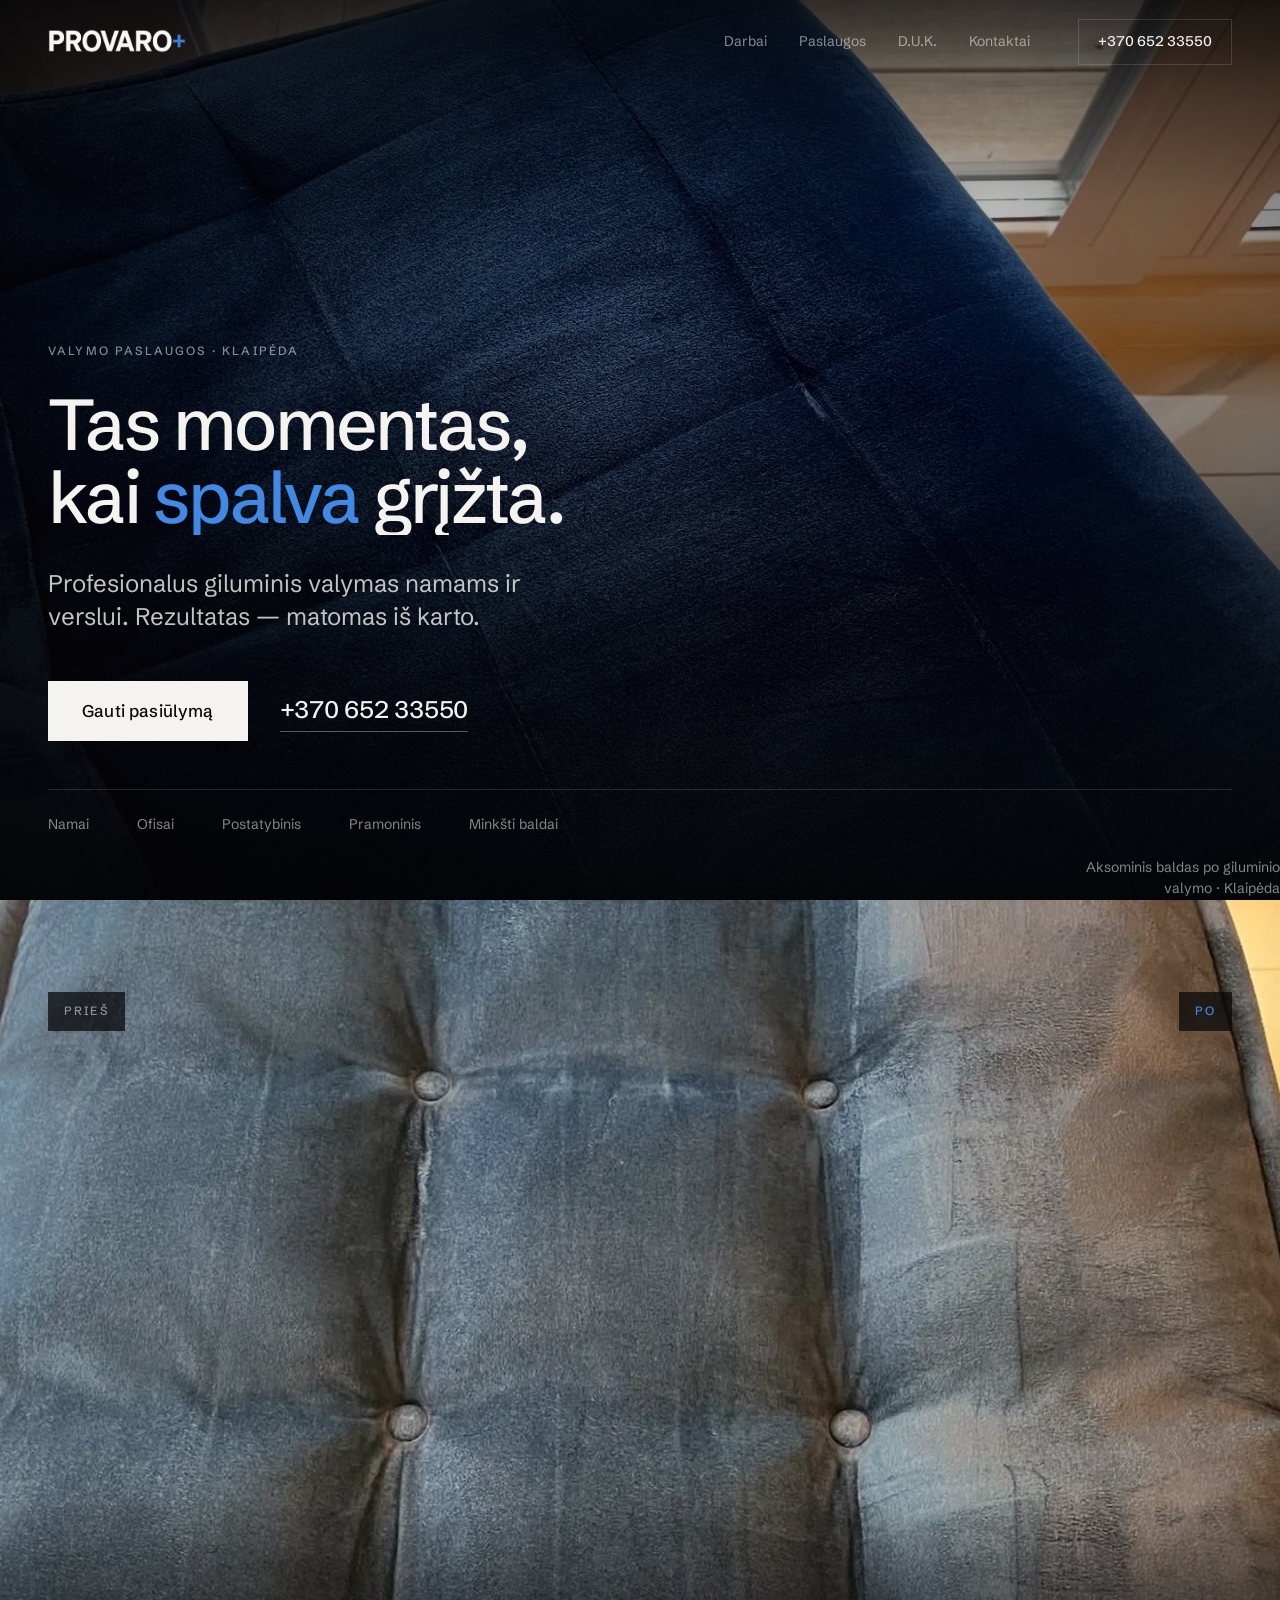
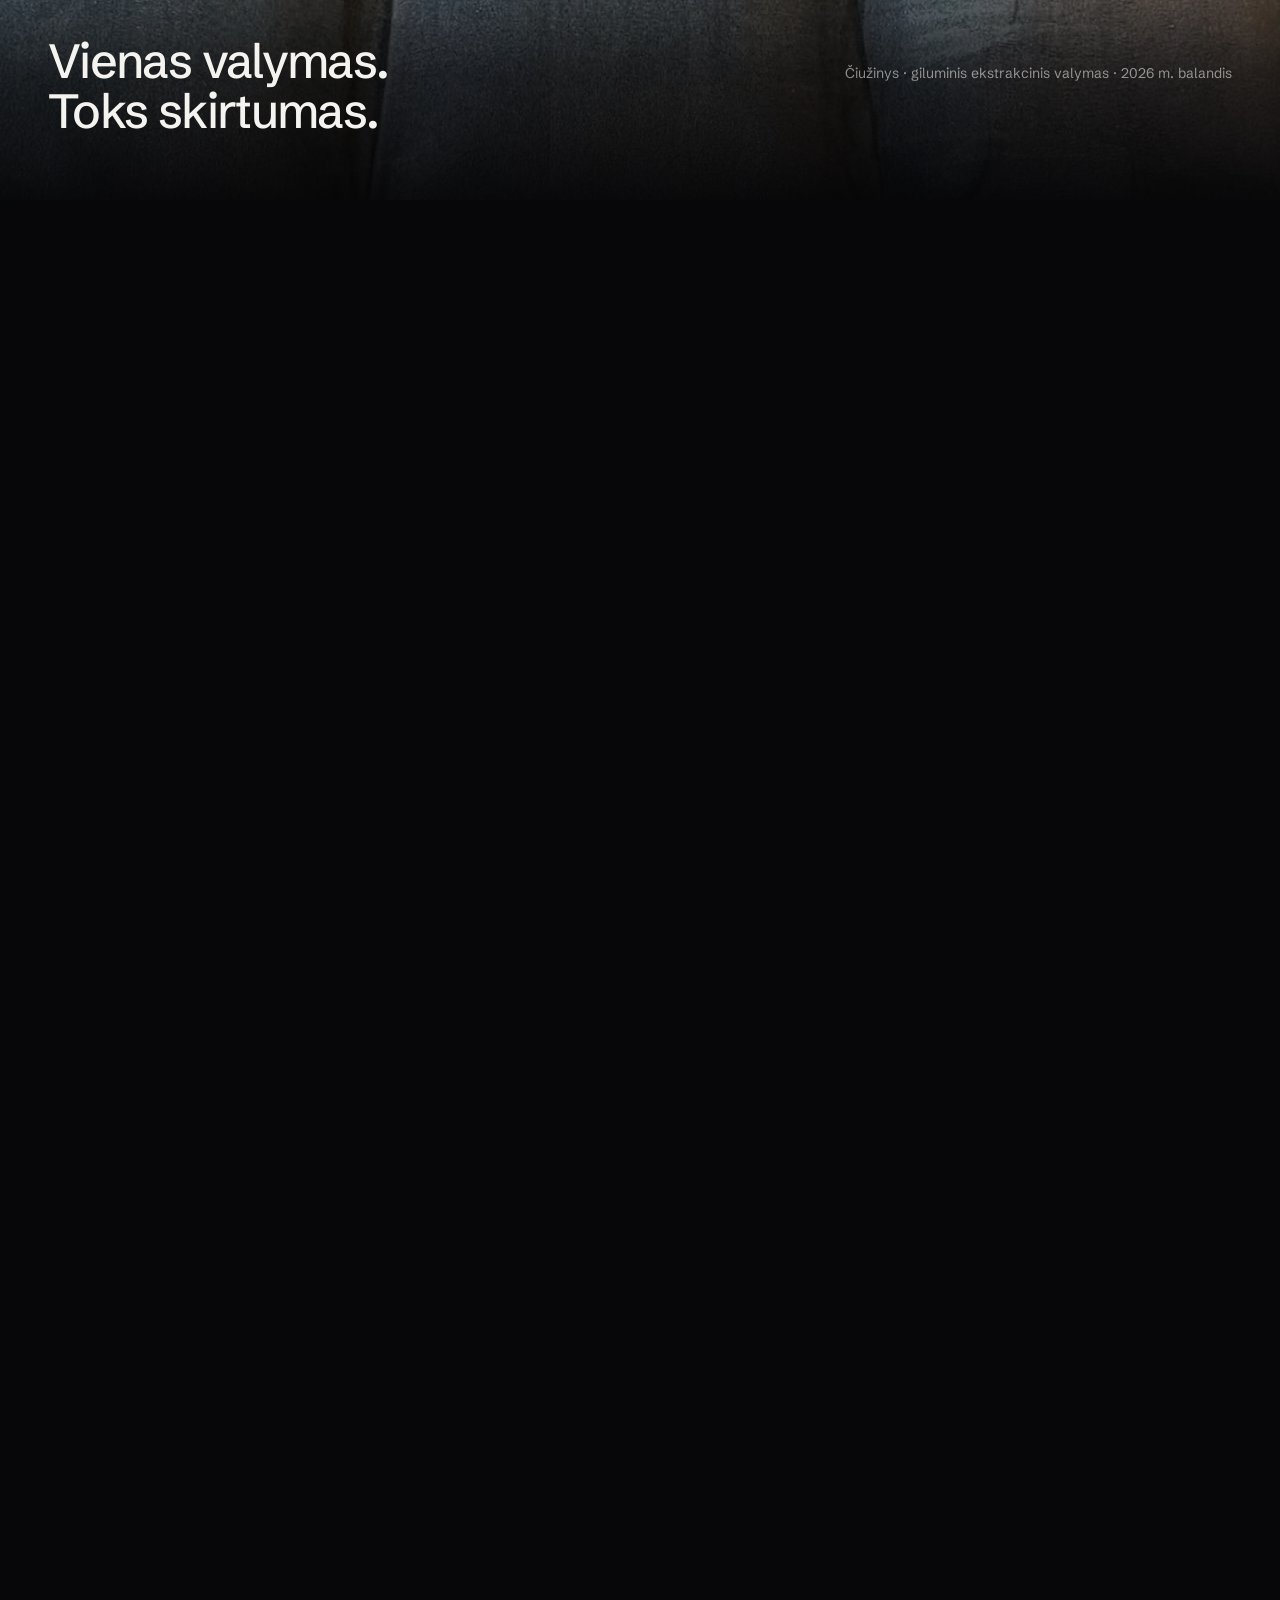
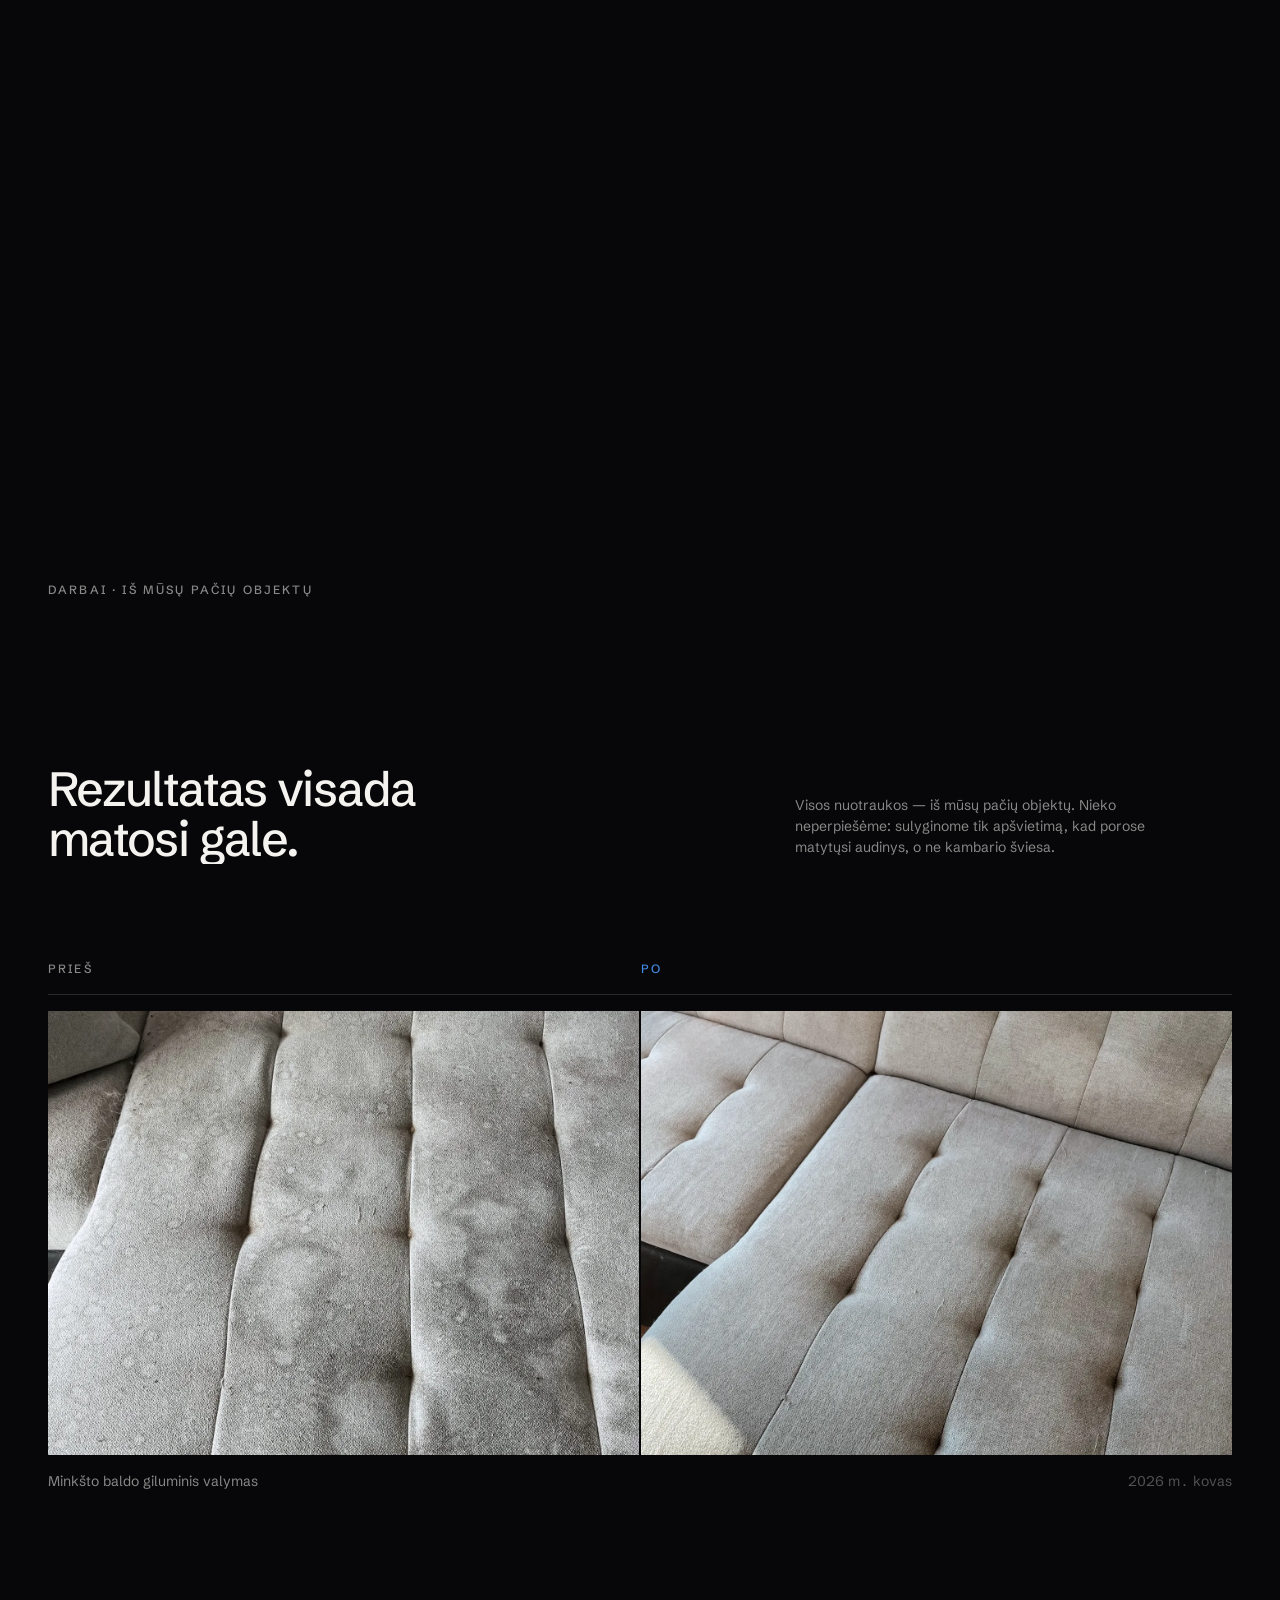
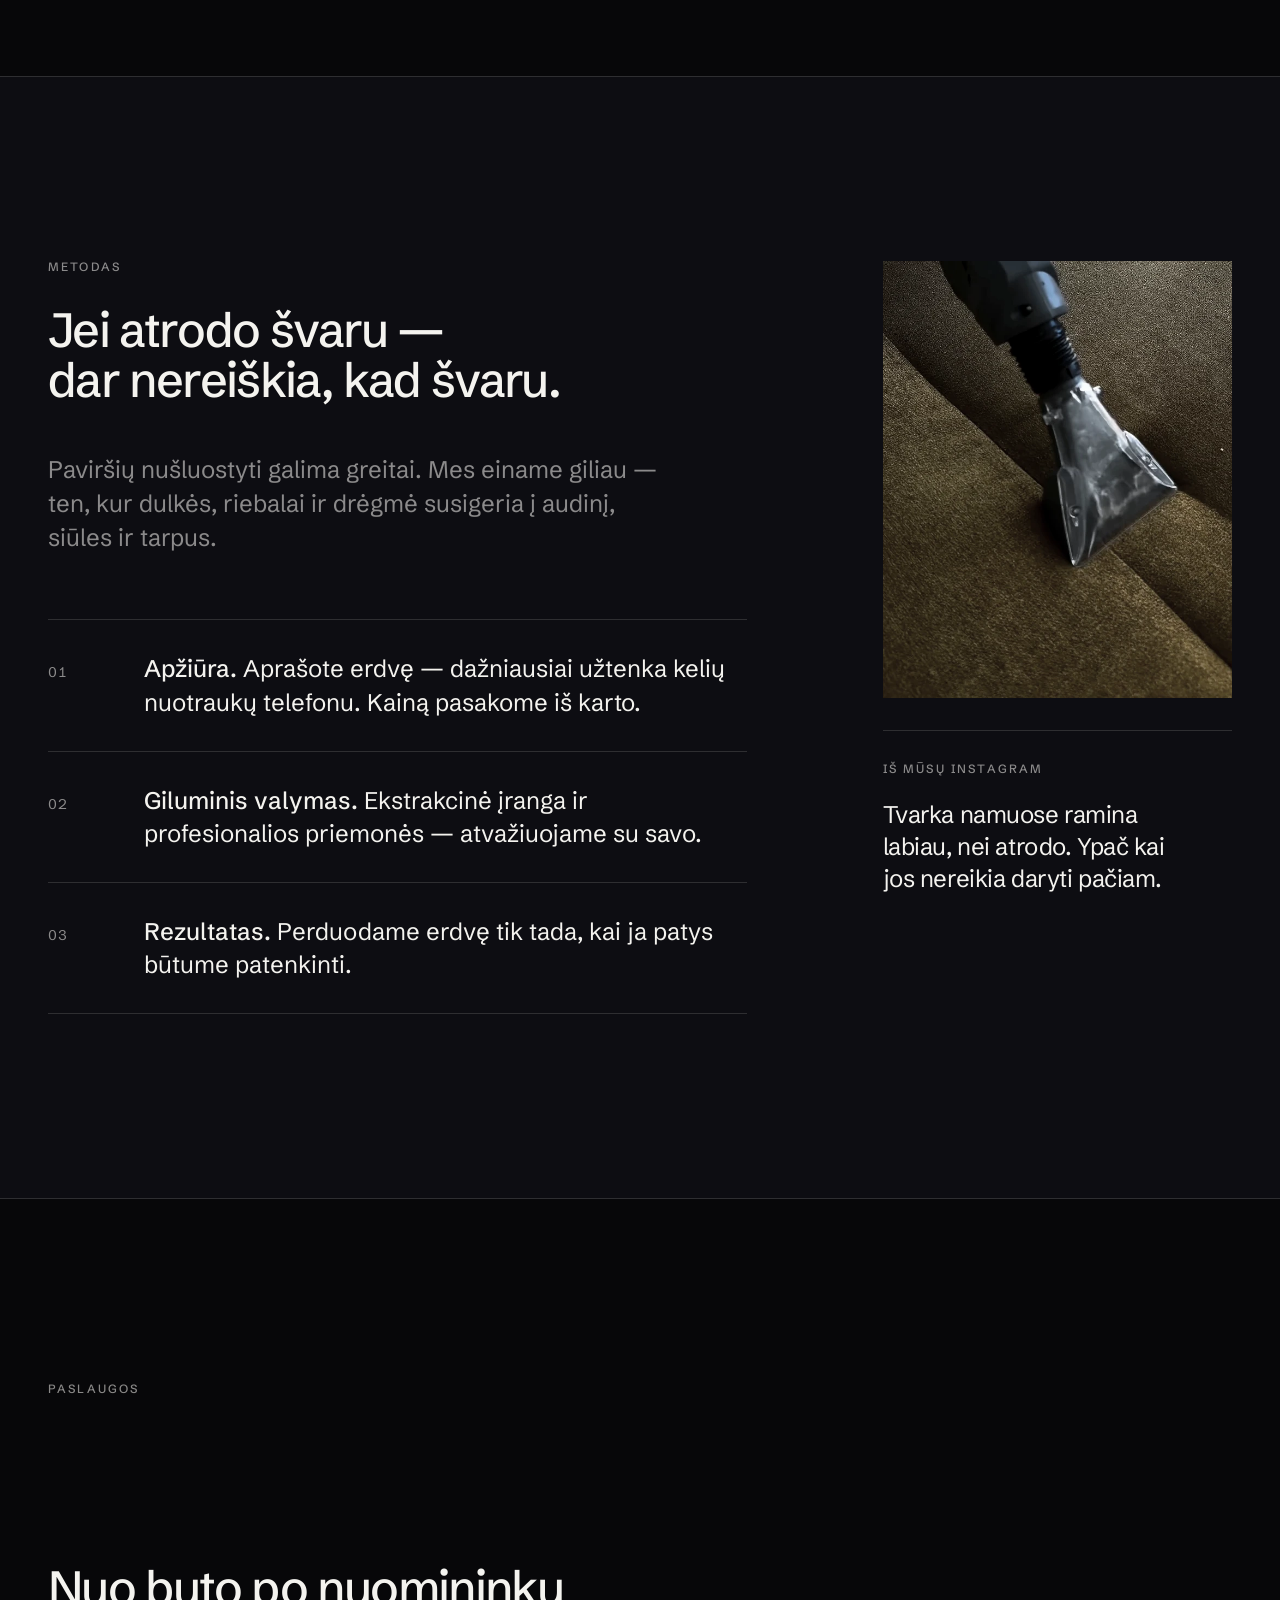
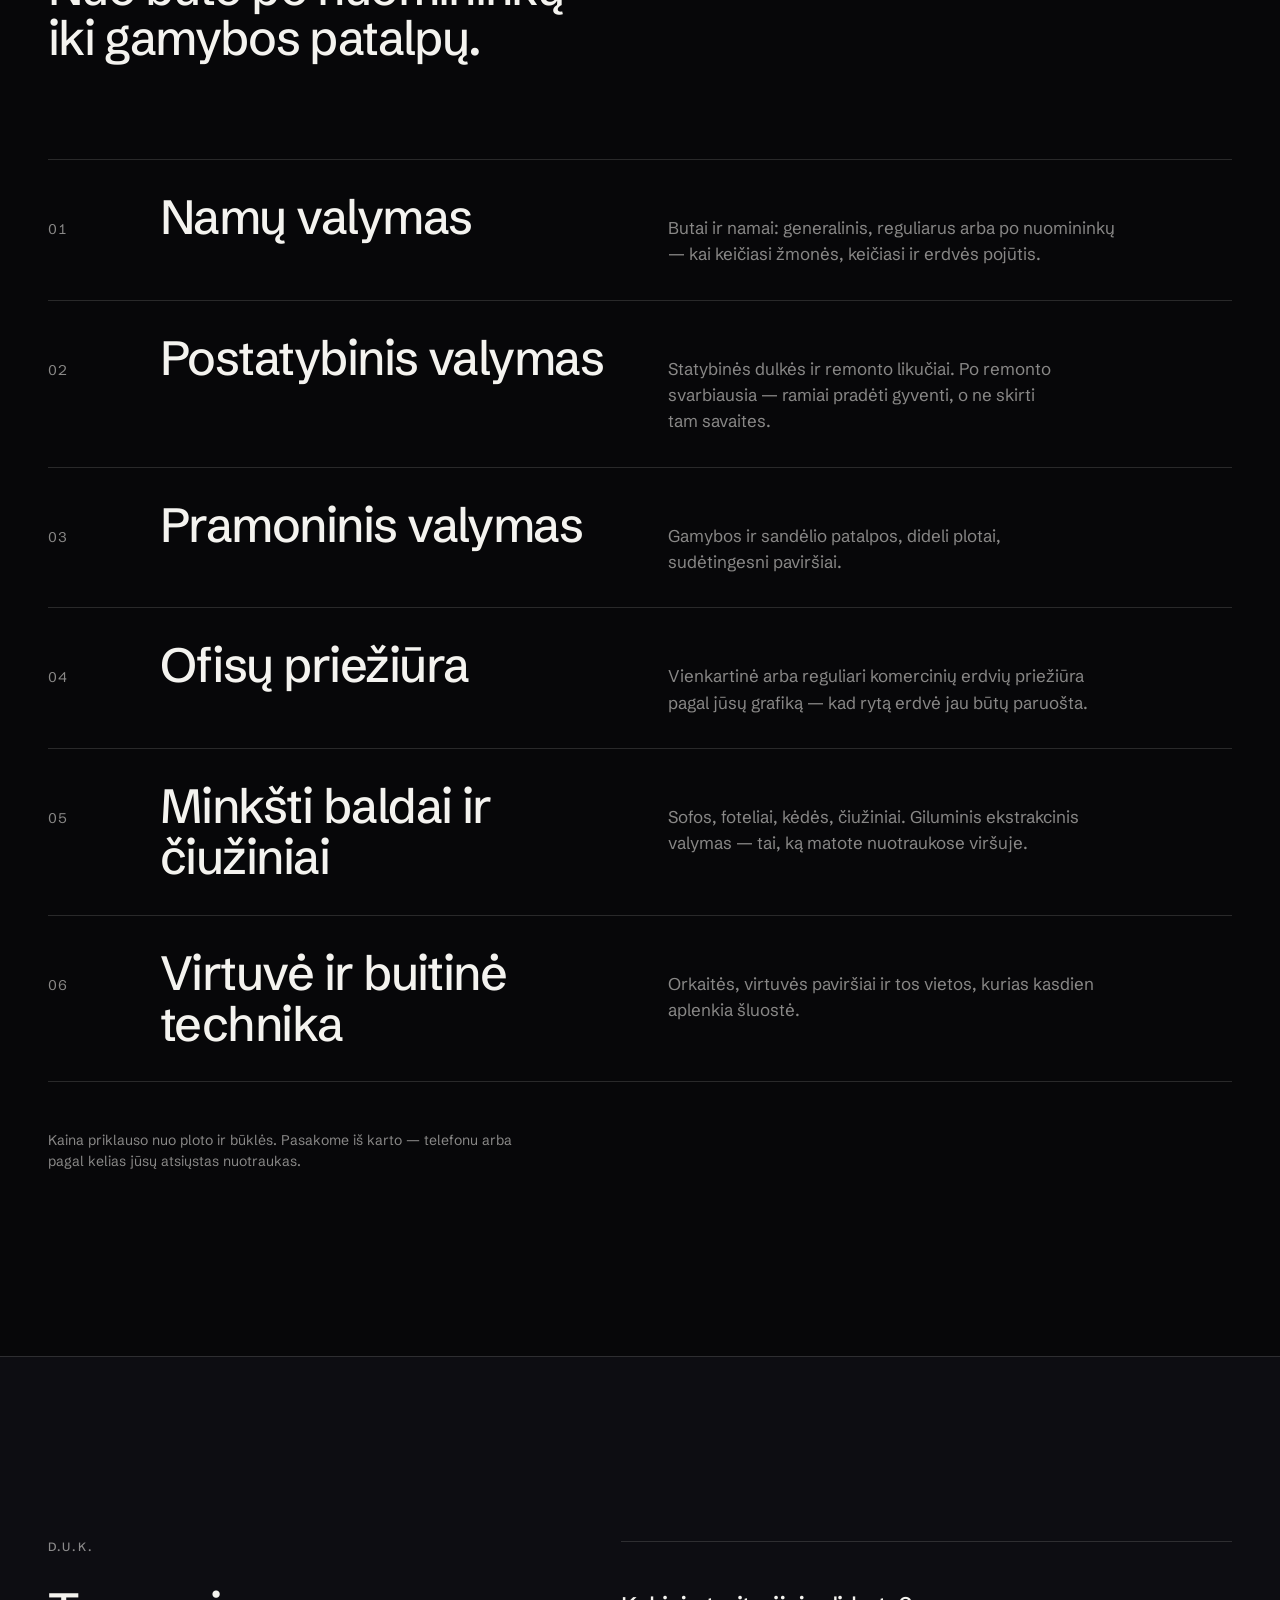
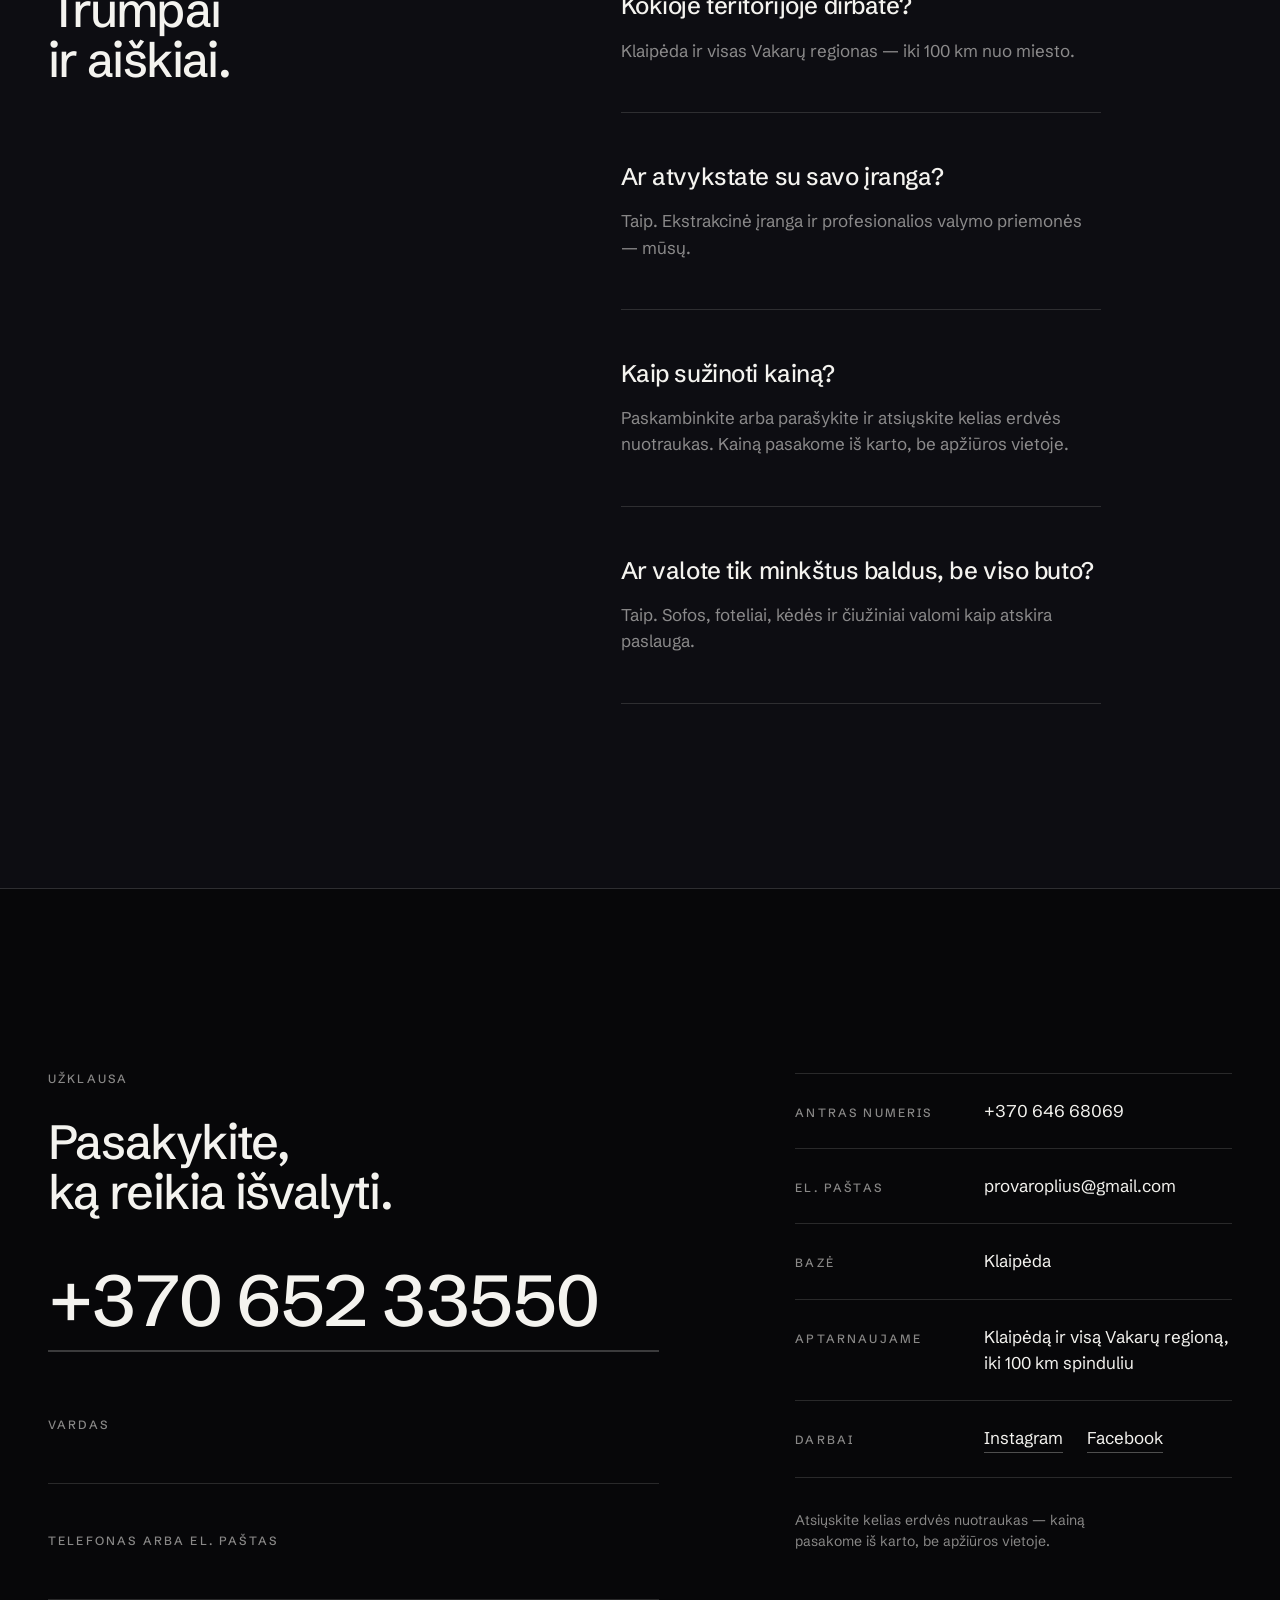
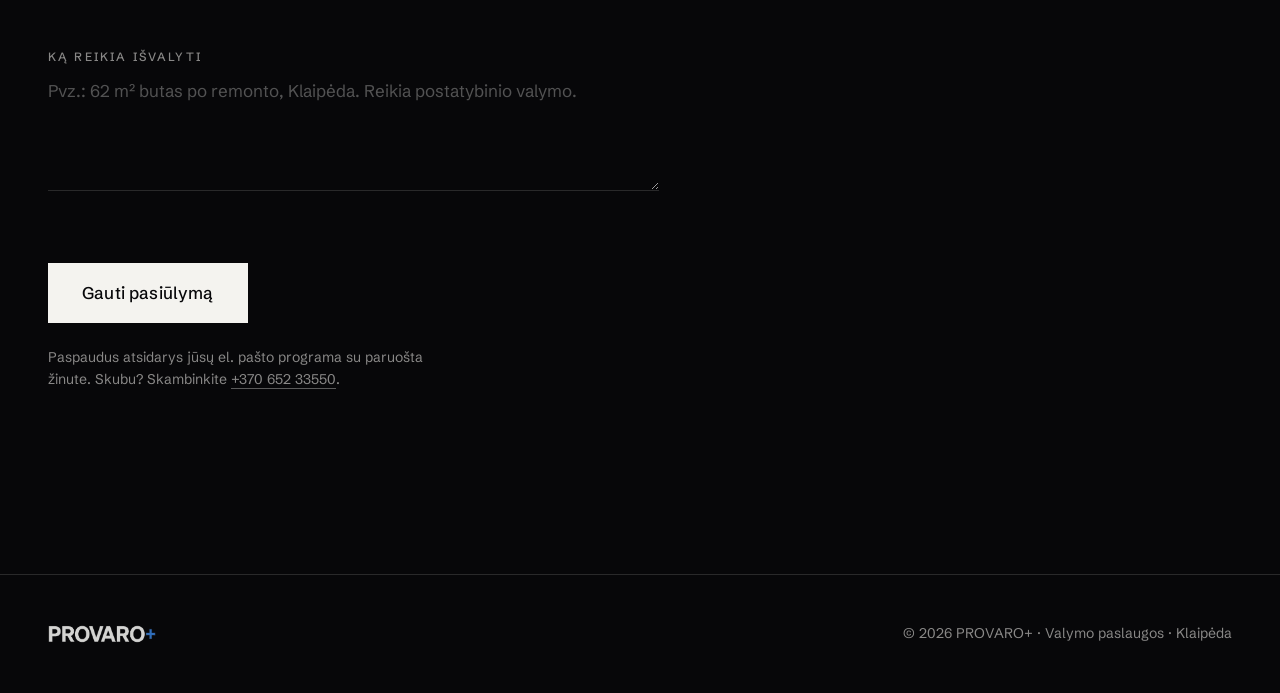
==== index.html @ d44e4515 "Provaro+ — black editorial one-pager with scroll-clean wipe Cleaning services site for Provaro+ (Kla" ====
<!doctype html>
<html lang="lt">
<head>
<meta charset="utf-8">
<meta name="viewport" content="width=device-width, initial-scale=1">
<title>PROVARO+ — profesionalus valymas Klaipėdoje ir Vakarų regione</title>
<meta name="description" content="Namų, postatybinis ir pramoninis valymas, ofisų ir komercinių erdvių priežiūra. Minkštų baldų bei čiužinių giluminis valymas. Klaipėda ir visas Vakarų regionas, iki 100 km. Tel. +370 652 33550.">
<link rel="canonical" href="https://provaroplius.lt/">
<meta name="theme-color" content="#070709">
<meta property="og:type" content="website">
<meta property="og:locale" content="lt_LT">
<meta property="og:title" content="PROVARO+ — profesionalus valymas Klaipėdoje ir Vakarų regione">
<meta property="og:description" content="Namų, postatybinis ir pramoninis valymas. Minkštų baldų giluminis valymas. Klaipėda ir visas Vakarų regionas.">
<meta property="og:image" content="https://provaroplius.lt/og.jpg">
<meta name="twitter:card" content="summary_large_image">
<link rel="icon" href="/favicon.ico" sizes="any">
<link rel="icon" href="/favicon-512.png" type="image/png">
<link rel="apple-touch-icon" href="/favicon-180.png">
<link rel="preconnect" href="https://fonts.googleapis.com">
<link rel="preconnect" href="https://fonts.gstatic.com" crossorigin>
<link href="https://fonts.googleapis.com/css2?family=Schibsted+Grotesk:wght@400;500&display=swap" rel="stylesheet">
<link rel="preload" as="image" href="/assets/img/hero-full.webp" fetchpriority="high">
<link rel="stylesheet" href="/styles.css">
<script type="application/ld+json">
{
  "@context": "https://schema.org",
  "@type": "HomeAndConstructionBusiness",
  "additionalType": "https://schema.org/ProfessionalService",
  "name": "PROVARO+",
  "alternateName": "Provaro Plius",
  "description": "Profesionalios valymo paslaugos namams ir verslui: namų, postatybinis ir pramoninis valymas, ofisų priežiūra, minkštų baldų ir čiužinių giluminis valymas.",
  "url": "https://provaroplius.lt/",
  "telephone": "+37065233550",
  "email": "provaroplius@gmail.com",
  "image": "https://provaroplius.lt/og.jpg",
  "areaServed": { "@type": "GeoCircle", "geoMidpoint": { "@type": "GeoCoordinates", "latitude": 55.7033, "longitude": 21.1443 }, "geoRadius": 100000 },
  "address": { "@type": "PostalAddress", "addressLocality": "Klaipėda", "addressCountry": "LT" },
  "sameAs": ["https://www.facebook.com/p/Provaro-61579996461359/", "https://www.instagram.com/provaroplius/"]
}
</script>
</head>
<body>
<a class="skip" href="#turinys">Pereiti prie turinio</a>

<header class="nav" id="nav">
  <div class="nav__in">
    <a class="nav__logo" href="#" aria-label="PROVARO+ — į viršų">
      <img src="/assets/logo-white.png" alt="PROVARO+" width="685" height="116">
    </a>
    <nav class="nav__links" aria-label="Pagrindinis meniu">
      <a href="#darbai">Darbai</a>
      <a href="#paslaugos">Paslaugos</a>
      <a href="#duk">D.U.K.</a>
      <a href="#kontaktai">Kontaktai</a>
    </nav>
    <a class="nav__tel" href="tel:+37065233550">+370 652 33550</a>
  </div>
</header>

<main id="turinys">

  <!-- ═══ HERO — one photograph, half of it already cleaned ═══ -->
  <section class="hero" id="hero">
    <div class="hero__media">
      <picture>
        <source media="(max-width:880px)" srcset="/assets/img/hero-m.webp">
        <img class="hero__img" src="/assets/img/hero-full.webp"
           alt="Sodriai mėlynas aksominis baldas po giluminio valymo — atgauta audinio spalva ir struktūra"
             width="1440" height="1920" fetchpriority="high">
      </picture>
      <div class="hero__shade" aria-hidden="true"></div>
    </div>
    <div class="wrap hero__in">
      <p class="lbl">Valymo paslaugos · Klaipėda</p>
      <h1 class="msk" data-msk>
        <span class="ln"><span>Tas momentas,</span></span>
        <span class="ln"><span>kai <em>spalva</em> grįžta.</span></span>
      </h1>
      <p class="hero__sub">Profesionalus giluminis valymas namams ir verslui. Rezultatas — matomas iš karto.</p>
      <div class="hero__act">
        <a class="btn" href="#kontaktai">Gauti pasiūlymą</a>
        <a class="tel-inline" href="tel:+37065233550">+370 652 33550</a>
      </div>
      <p class="hero__meta">
        <span>Namai</span>
        <span>Ofisai</span>
        <span>Postatybinis</span>
        <span>Pramoninis</span>
        <span>Minkšti baldai</span>
      </p>
      <p class="hero__cap">Aksominis baldas po giluminio valymo · Klaipėda</p>
    </div>
  </section>

  <!-- ═══ THE WIPE — scroll drags the sofa clean ═══ -->
  <section class="wipe" id="darbai" aria-label="Prieš ir po — čiužinys">
    <div class="wipe__stage">
      <img class="wipe__img wipe__pries" src="/assets/img/wipe-pries.webp"
           alt="Čiužinys prieš giluminį valymą — audinys pilkas, spalva prislopusi"
           width="1440" height="1080" loading="lazy" decoding="async">
      <img class="wipe__img wipe__po" src="/assets/img/wipe-po.webp"
           alt="Tas pats čiužinys po giluminio valymo — audinys sodriai mėlynas"
           width="1440" height="1080" loading="lazy" decoding="async">
      <div class="wipe__edge" aria-hidden="true"></div>
      <span class="wipe__tag wipe__tag--pries" aria-hidden="true">Prieš</span>
      <span class="wipe__tag wipe__tag--po" aria-hidden="true">Po</span>
      <div class="wipe__cap">
        <div class="wipe__cap-in">
          <h2>Vienas valymas.<br>Toks skirtumas.</h2>
          <p>Čiužinys · giluminis ekstrakcinis valymas · 2026&nbsp;m.&nbsp;balandis</p>
        </div>
      </div>
    </div>
  </section>

  <!-- ═══ PROOF ═══ -->
  <section class="sec proof">
    <div class="wrap">
      <div class="sec__head">
        <p class="lbl" data-rise>Darbai · iš mūsų pačių objektų</p>
        <h2 class="msk" data-msk>
          <span class="ln"><span>Rezultatas visada</span></span>
          <span class="ln"><span>matosi gale.</span></span>
        </h2>
        <p class="sec__note">Visos nuotraukos — iš mūsų pačių objektų. Nieko neperpiešėme: sulyginome tik apšvietimą, kad porose matytųsi audinys, o ne kambario šviesa.</p>
      </div>

      <figure class="dip">
        <div class="dip__bar" aria-hidden="true"><span>Prieš</span><span>Po</span></div>
        <div class="dip__pair">
          <div class="dip__half" data-bloom>
            <img src="/assets/img/sofa2-pries.webp" alt="Šviesi sofa prieš valymą — matomos dėmės ir įsigėrusi drėgmė" width="1440" height="1080" loading="lazy" decoding="async">
            <span class="dip__tag" aria-hidden="true">Prieš</span>
          </div>
          <div class="dip__half dip__half--po" data-bloom>
            <img src="/assets/img/sofa2-po.webp" alt="Ta pati sofa po giluminio valymo — audinys tolygiai šviesus, dėmių nebėra" width="1440" height="1080" loading="lazy" decoding="async">
            <span class="dip__tag" aria-hidden="true">Po</span>
          </div>
        </div>
        <figcaption><span>Minkšto baldo giluminis valymas</span><span>2026 m. kovas</span></figcaption>
      </figure>

    </div>
  </section>

  <!-- ═══ METHOD ═══ -->
  <section class="sec method">
    <div class="wrap method__in">
      <div class="method__text">
        <p class="lbl" data-rise>Metodas</p>
        <h2 data-rise>Jei atrodo švaru —<br>dar nereiškia, kad švaru.</h2>
        <p class="lead" data-rise>Paviršių nušluostyti galima greitai. Mes einame giliau — ten, kur dulkės, riebalai ir drėgmė susigeria į audinį, siūles ir tarpus.</p>
        <ol class="steps" data-rise>
          <li><span class="steps__n">01</span><span class="steps__t"><strong>Apžiūra.</strong> Aprašote erdvę — dažniausiai užtenka kelių nuotraukų telefonu. Kainą pasakome iš karto.</span></li>
          <li><span class="steps__n">02</span><span class="steps__t"><strong>Giluminis valymas.</strong> Ekstrakcinė įranga ir profesionalios priemonės — atvažiuojame su savo.</span></li>
          <li><span class="steps__n">03</span><span class="steps__t"><strong>Rezultatas.</strong> Perduodame erdvę tik tada, kai ja patys būtume patenkinti.</span></li>
        </ol>
      </div>
      <div class="method__aside">
        <figure data-bloom>
          <img src="/assets/img/antgalis.webp" alt="Ekstrakcinio valymo antgalis dirba ant minkšto baldo audinio" width="640" height="800" loading="lazy" decoding="async">
        </figure>
        <p class="lbl aside-lbl">Iš mūsų Instagram</p>
        <p class="aside-line" data-rise>Tvarka namuose ramina labiau, nei atrodo. Ypač kai jos nereikia daryti pačiam.</p>
      </div>
    </div>
  </section>

  <!-- ═══ SERVICES ═══ -->
  <section class="sec services" id="paslaugos">
    <div class="wrap">
      <div class="sec__head">
        <p class="lbl" data-rise>Paslaugos</p>
        <h2 data-rise>Nuo buto po nuomininkų<br>iki gamybos patalpų.</h2>
      </div>
      <ul class="srv">
        <li data-rise><span class="srv__n">01</span><h3>Namų valymas</h3><p>Butai ir namai: generalinis, reguliarus arba po nuomininkų — kai keičiasi žmonės, keičiasi ir erdvės pojūtis.</p></li>
        <li data-rise><span class="srv__n">02</span><h3>Postatybinis valymas</h3><p>Statybinės dulkės ir remonto likučiai. Po remonto svarbiausia — ramiai pradėti gyventi, o ne skirti tam savaites.</p></li>
        <li data-rise><span class="srv__n">03</span><h3>Pramoninis valymas</h3><p>Gamybos ir sandėlio patalpos, dideli plotai, sudėtingesni paviršiai.</p></li>
        <li data-rise><span class="srv__n">04</span><h3>Ofisų priežiūra</h3><p>Vienkartinė arba reguliari komercinių erdvių priežiūra pagal jūsų grafiką — kad rytą erdvė jau būtų paruošta.</p></li>
        <li data-rise><span class="srv__n">05</span><h3>Minkšti baldai ir čiužiniai</h3><p>Sofos, foteliai, kėdės, čiužiniai. Giluminis ekstrakcinis valymas — tai, ką matote nuotraukose viršuje.</p></li>
        <li data-rise><span class="srv__n">06</span><h3>Virtuvė ir buitinė technika</h3><p>Orkaitės, virtuvės paviršiai ir tos vietos, kurias kasdien aplenkia šluostė.</p></li>
      </ul>
      <p class="note" data-rise>Kaina priklauso nuo ploto ir būklės. Pasakome iš karto — telefonu arba pagal kelias jūsų atsiųstas nuotraukas.</p>
    </div>
  </section>

  <!-- ═══ FAQ ═══ -->
  <section class="sec faq" id="duk">
    <div class="wrap faq__in">
      <div class="sec__head sec__head--side">
        <p class="lbl" data-rise>D.U.K.</p>
        <h2 data-rise>Trumpai<br>ir aiškiai.</h2>
      </div>
      <dl class="qa" data-rise>
        <dt>Kokioje teritorijoje dirbate?</dt>
        <dd>Klaipėda ir visas Vakarų regionas — iki 100 km nuo miesto.</dd>
        <dt>Ar atvykstate su savo įranga?</dt>
        <dd>Taip. Ekstrakcinė įranga ir profesionalios valymo priemonės — mūsų.</dd>
        <dt>Kaip sužinoti kainą?</dt>
        <dd>Paskambinkite arba parašykite ir atsiųskite kelias erdvės nuotraukas. Kainą pasakome iš karto, be apžiūros vietoje.</dd>
        <dt>Ar valote tik minkštus baldus, be viso buto?</dt>
        <dd>Taip. Sofos, foteliai, kėdės ir čiužiniai valomi kaip atskira paslauga.</dd>
      </dl>
    </div>
  </section>

  <!-- ═══ CONTACT ═══ -->
  <section class="sec contact" id="kontaktai">
    <div class="wrap contact__in">
      <div class="contact__form">
        <p class="lbl" data-rise>Užklausa</p>
        <h2 data-rise>Pasakykite,<br>ką reikia išvalyti.</h2>
        <a class="tel-hero" href="tel:+37065233550" data-rise>+370 652 33550</a>
        <form id="uzklausa" novalidate>
          <div class="field">
            <label for="f-vardas">Vardas</label>
            <input id="f-vardas" name="vardas" type="text" autocomplete="name" required>
            <p class="err" id="e-vardas" hidden>Įrašykite vardą, kad žinotume, kaip kreiptis.</p>
          </div>
          <div class="field">
            <label for="f-kont">Telefonas arba el. paštas</label>
            <input id="f-kont" name="kontaktas" type="text" inputmode="tel" autocomplete="tel" required>
            <p class="err" id="e-kont" hidden>Palikite numerį arba el. paštą — kitaip negalėsime atsakyti.</p>
          </div>
          <div class="field">
            <label for="f-zinute">Ką reikia išvalyti</label>
            <textarea id="f-zinute" name="zinute" rows="4" required placeholder="Pvz.: 62 m² butas po remonto, Klaipėda. Reikia postatybinio valymo."></textarea>
            <p class="err" id="e-zinute" hidden>Trumpai aprašykite erdvę — plotas, miestas, kas svarbiausia.</p>
          </div>
          <button class="btn" type="submit">Gauti pasiūlymą</button>
          <p class="fineprint">Paspaudus atsidarys jūsų el. pašto programa su paruošta žinute. Skubu? Skambinkite <a href="tel:+37065233550">+370 652 33550</a>.</p>
        </form>
        <div class="sent" id="sent" hidden tabindex="-1">
          <p class="lbl">Paruošta</p>
          <p class="sent__t">Žinutė suformuota ir atidaryta jūsų el. pašto programoje. Jei ji neatsidarė, nukopijuokite tekstą arba tiesiog paskambinkite.</p>
          <pre id="sent-body"></pre>
          <div class="sent__act">
            <button class="btn btn--ghost" type="button" id="copy">Kopijuoti tekstą</button>
            <a class="btn" href="tel:+37065233550">Skambinti</a>
          </div>
        </div>
      </div>

      <div class="contact__info">
        <dl class="rows" data-rise>
          <div><dt>Antras numeris</dt><dd><a href="tel:+37064668069">+370 646 68069</a></dd></div>
          <div><dt>El. paštas</dt><dd><a href="mailto:provaroplius@gmail.com">provaroplius@gmail.com</a></dd></div>
          <div><dt>Bazė</dt><dd>Klaipėda</dd></div>
          <div><dt>Aptarnaujame</dt><dd>Klaipėdą ir visą Vakarų regioną,<br>iki 100&nbsp;km spinduliu</dd></div>
          <div><dt>Darbai</dt><dd class="social">
            <a href="https://www.instagram.com/provaroplius/" target="_blank" rel="noopener">Instagram</a>
            <a href="https://www.facebook.com/p/Provaro-61579996461359/" target="_blank" rel="noopener">Facebook</a>
          </dd></div>
        </dl>
        <p class="contact__note" data-rise>Atsiųskite kelias erdvės nuotraukas — kainą pasakome iš karto, be apžiūros vietoje.</p>
      </div>
    </div>
  </section>
</main>

<footer class="foot">
  <div class="wrap foot__in">
    <img class="foot__logo" src="/assets/logo-white.png" alt="PROVARO+" width="685" height="116" loading="lazy">
    <p class="foot__c">© 2026 PROVARO+ · Valymo paslaugos · Klaipėda</p>
  </div>
</footer>

<div class="callbar" id="callbar" aria-hidden="true">
  <a href="tel:+37065233550">Skambinti · +370 652 33550</a>
</div>

<script src="/app.js" defer></script>
</body>
</html>
---- styles.css ----
/* ══════════════════════════════════════════════════════════
   PROVARO+ — Klaipėda
   Luxurious black. One typeface, 6 sizes, 1 accent.
   Motion: deep and unhurried — 2 curves, choreographed reveals,
   one scroll-scrubbed wipe (the trade itself: cleaning).
   ══════════════════════════════════════════════════════════ */

:root{
  --black:#070709;
  --surface:#0D0D12;
  --paper:#F4F3EF;
  --dim:rgba(244,243,239,.55);
  --faint:rgba(244,243,239,.32);
  --accent:#4189E4;
  --line:rgba(244,243,239,.14);

  --t1:72px; --t2:48px; --t3:24px; --t4:17px; --t5:14px; --t6:12px;

  --s2:16px; --s3:24px; --s4:32px; --s5:48px;
  --s6:64px; --s7:96px; --s8:136px; --s9:184px;

  --e1:cubic-bezier(.16,1,.30,1);      /* precise settle   */
  --e2:cubic-bezier(.76,0,.24,1);      /* weighted sweep   */
  --d0:100ms; --d1:150ms; --d2:420ms; --d3:820ms; --d4:1150ms;

  --gut:48px;
  --nav-h:84px;
}

*,*::before,*::after{box-sizing:border-box}
html{-webkit-text-size-adjust:100%;scroll-behavior:smooth;overflow-x:clip;background:var(--black)}
body{
  margin:0;background:var(--black);color:var(--paper);
  font-family:"Schibsted Grotesk",system-ui,-apple-system,"Segoe UI",sans-serif;
  font-size:var(--t4);line-height:1.55;font-weight:400;
  font-feature-settings:"kern" 1,"liga" 1;
  -webkit-font-smoothing:antialiased;-moz-osx-font-smoothing:grayscale;
  overflow-x:clip;
}
img{display:block;max-width:100%;height:auto;border-radius:0}
h1,h2,h3,p,ul,ol,dl,dd,figure,blockquote{margin:0;padding:0}
ul,ol{list-style:none}
a{color:inherit;text-decoration:none}
button,input,textarea,select{font:inherit;color:inherit}
::selection{background:var(--accent);color:#fff}
:focus-visible{outline:2px solid var(--accent);outline-offset:3px}

.wrap{max-width:1400px;margin:0 auto;padding-inline:var(--gut)}
.skip{position:absolute;left:-9999px;top:0;background:var(--paper);color:var(--black);padding:12px 18px;z-index:200}
.skip:focus{left:12px;top:12px}

/* ── type ─────────────────────────────────────────────── */
h1{font-size:var(--t1);line-height:1.01;letter-spacing:-.038em;font-weight:500;text-wrap:balance}
h2{font-size:var(--t2);line-height:1.04;letter-spacing:-.034em;font-weight:500;text-wrap:balance}
h3{font-size:var(--t3);line-height:1.22;letter-spacing:-.02em;font-weight:500}
p{text-wrap:pretty}
em{font-style:normal;color:var(--accent)}

.lbl{font-size:var(--t6);line-height:1;letter-spacing:.18em;text-transform:uppercase;
  font-weight:500;color:var(--dim)}
.lead{font-size:var(--t3);line-height:1.42;max-width:42ch;color:var(--dim)}
.note{font-size:var(--t5);line-height:1.5;color:var(--dim);max-width:52ch}

.sec{padding-block:var(--s9)}
[id]{scroll-margin-top:calc(var(--nav-h) + var(--s4))}
.sec__head{margin-bottom:var(--s7);display:grid;grid-template-columns:minmax(0,7fr) minmax(0,5fr);
  gap:var(--s8);align-items:end}
.sec__head .lbl,.sec__head h2{grid-column:1}
.sec__note{grid-column:2;font-size:var(--t5);line-height:1.5;color:var(--dim);max-width:44ch;padding-bottom:6px}
.sec__head .lbl{margin-bottom:var(--s4);align-self:start}

/* masked line reveals — built in markup, gated by html.js */
.ln{display:block;overflow:hidden}
.ln>span{display:block}
html.js .msk .ln>span{transform:translateY(115%)}
html.js .msk.is-in .ln>span{transform:none;transition:transform var(--d3) var(--e2)}
html.js .msk.is-in .ln:nth-child(2)>span{transition-delay:90ms}
html.js .msk.is-in .ln:nth-child(3)>span{transition-delay:180ms}

/* generic rise */
html.js [data-rise]{opacity:0;transform:translateY(18px)}
html.js [data-rise].is-in{opacity:1;transform:none;
  transition:opacity var(--d2) linear,transform var(--d3) var(--e1)}

/* image bloom — slow scale-settle from dark */
html.js [data-bloom]{opacity:0;transform:scale(1.045)}
html.js [data-bloom].is-in{opacity:1;transform:none;
  transition:opacity 700ms linear,transform 1200ms var(--e1)}

/* ── nav ──────────────────────────────────────────────── */
.nav{position:fixed;inset:0 0 auto 0;z-index:100;
  background:transparent;border-bottom:1px solid transparent;
  transition:background var(--d2) var(--e1),border-color var(--d2) var(--e1)}
.nav.is-stuck{background:rgba(7,7,9,.88);border-bottom-color:var(--line);
  -webkit-backdrop-filter:blur(12px);backdrop-filter:blur(12px)}
.nav__in{max-width:1400px;margin:0 auto;padding-inline:var(--gut);
  height:var(--nav-h);display:flex;align-items:center;gap:var(--s5)}
.nav__logo{display:block;width:138px;flex:none;margin-top:-2px}
.nav__logo img{width:100%;height:auto}
.nav__links{display:flex;gap:var(--s4);margin-left:auto;font-size:var(--t5);color:var(--dim)}
.nav__links a{position:relative;padding-block:6px}
.nav__links a::after{content:"";position:absolute;left:0;right:0;bottom:0;height:1px;background:currentColor;
  transform:scaleX(0);transform-origin:left;transition:transform 300ms var(--e1)}
.nav__links a:hover{color:var(--paper)}
.nav__links a:hover::after{transform:scaleX(1)}
.nav__tel{font-size:var(--t5);font-weight:500;color:var(--paper);background:transparent;
  border:1px solid var(--line);padding:11px 19px;font-variant-numeric:tabular-nums;
  transition:background var(--d1) var(--e1),color var(--d1) var(--e1),border-color var(--d1) var(--e1),transform var(--d0) var(--e1)}
.nav__tel:hover{background:var(--paper);color:var(--black);border-color:var(--paper)}
.nav__tel:active{transform:scale(.98)}

/* ── hero ─────────────────────────────────────────────── */
.hero{position:relative;min-height:100svh;display:flex;align-items:flex-end;overflow:hidden;background:var(--black)}
.hero__media{position:absolute;inset:0}
html.js .hero__media{clip-path:inset(0 100% 0 0)}
html.js .hero.is-loaded .hero__media{clip-path:inset(0 0 0 0);transition:clip-path 1300ms var(--e2) 150ms}
.hero__img{position:absolute;inset:0;width:100%;height:100%;object-fit:cover;object-position:42% 52%}
.hero__shade{position:absolute;inset:0;background:
  linear-gradient(to top, rgba(4,4,6,.95) 0%, rgba(4,4,6,.66) 28%, rgba(4,4,6,.12) 62%, rgba(4,4,6,.30) 100%),
  linear-gradient(to right, rgba(4,4,6,.74) 0%, rgba(4,4,6,.20) 46%, rgba(4,4,6,.10) 78%, rgba(4,4,6,.34) 100%),
  linear-gradient(to bottom, rgba(4,4,6,.70) 0%, rgba(4,4,6,.26) 11%, rgba(4,4,6,0) 22%)}

.hero__in{position:relative;width:100%;padding-bottom:var(--s6)}
.hero .lbl{display:inline-block;margin-bottom:var(--s4)}
html.js .hero .lbl,html.js .hero__sub,html.js .hero__act,html.js .hero__meta{opacity:0;transform:translateY(18px)}
html.js .hero.is-loaded .lbl,
html.js .hero.is-loaded .hero__sub,
html.js .hero.is-loaded .hero__act,
html.js .hero.is-loaded .hero__meta{opacity:1;transform:none;
  transition:opacity var(--d2) linear,transform var(--d3) var(--e1)}
html.js .hero.is-loaded .hero__sub{transition-delay:560ms}
html.js .hero.is-loaded .hero__act{transition-delay:680ms}
html.js .hero.is-loaded .hero__meta{transition-delay:800ms}
html.js .hero.is-loaded .hero__in>.lbl{transition-delay:340ms}
html.js .hero .msk.is-in .ln:nth-child(1)>span{transition-delay:420ms}
html.js .hero .msk.is-in .ln:nth-child(2)>span{transition-delay:540ms}

.hero h1{max-width:14ch;margin-bottom:var(--s4)}
.hero__sub{font-size:var(--t3);line-height:1.38;max-width:34ch;color:rgba(244,243,239,.8);margin-bottom:var(--s5)}
.hero__act{display:flex;align-items:center;gap:var(--s4);flex-wrap:wrap}
.hero__meta{margin-top:var(--s5);padding-top:var(--s3);border-top:1px solid var(--line);
  display:flex;gap:var(--s4) var(--s5);font-size:var(--t5);color:var(--dim);flex-wrap:wrap}
.hero__cap{position:absolute;right:0;bottom:0;font-size:var(--t5);color:var(--dim);text-align:right;max-width:24ch}
.hero__in{position:relative}

.btn{display:inline-block;font-size:var(--t4);font-weight:500;letter-spacing:.01em;
  padding:17px 34px;background:var(--paper);color:var(--black);border:0;cursor:pointer;border-radius:0;
  transition:opacity var(--d1) var(--e1),transform var(--d0) var(--e1)}
.btn:hover{opacity:.85}
.btn:active{transform:scale(.98)}
.btn--ghost{background:transparent;color:var(--paper);border:1px solid var(--line)}
.btn--ghost:hover{opacity:1;border-color:var(--paper)}

.tel-inline{font-size:var(--t3);font-weight:500;letter-spacing:-.01em;
  font-variant-numeric:tabular-nums;position:relative;padding-bottom:4px}
.tel-inline::after{content:"";position:absolute;left:0;right:0;bottom:0;height:1px;
  background:rgba(244,243,239,.35);transition:background var(--d1) var(--e1)}
.tel-inline:hover::after{background:var(--paper)}

/* ── THE WIPE — scroll scrubs the sofa clean ──────────── */
.wipe{position:relative;height:300vh}
.wipe__stage{position:sticky;top:0;height:100svh;overflow:hidden}
.wipe__img{position:absolute;inset:0;width:100%;height:100%;object-fit:cover;object-position:50% 55%}
.wipe__po{clip-path:inset(0 0 0 50%)}   /* no-JS fallback: honest split view */
.wipe__edge{position:absolute;top:0;bottom:0;left:50%;width:1px;background:rgba(244,243,239,.6);
  box-shadow:0 0 22px rgba(0,0,0,.55)}
.wipe__tag{position:absolute;top:calc(var(--nav-h) + 8px);
  font-size:var(--t6);letter-spacing:.18em;text-transform:uppercase;font-weight:500;
  background:rgba(7,7,9,.72);padding:10px 16px}
.wipe__tag--pries{left:var(--gut);color:var(--dim);transition:opacity var(--d2) linear}
.wipe__tag--po{right:var(--gut);color:var(--accent)}
.wipe__cap{position:absolute;left:0;right:0;bottom:0;
  background:linear-gradient(to top, rgba(4,4,6,.94) 0%, rgba(4,4,6,.72) 42%, rgba(4,4,6,0) 100%);
  padding:var(--s8) var(--gut) var(--s6)}
.wipe__cap-in{max-width:1400px;margin:0 auto;padding-inline:0;
  display:flex;justify-content:space-between;align-items:baseline;gap:var(--s4);flex-wrap:wrap}
.wipe__cap h2{font-size:var(--t2)}
.wipe__cap p{font-size:var(--t5);color:var(--dim)}

/* ── proof pairs ──────────────────────────────────────── */
.dip{margin-bottom:var(--s8)}
.dip:last-of-type{margin-bottom:0}
.dip__bar{display:grid;grid-template-columns:1fr 1fr;gap:2px;
  padding-bottom:var(--s2);margin-bottom:var(--s2);border-bottom:1px solid var(--line);
  font-size:var(--t6);letter-spacing:.18em;text-transform:uppercase;font-weight:500;color:var(--dim)}
.dip__bar span:last-child{color:var(--accent)}
.dip__pair{display:grid;grid-template-columns:1fr 1fr;gap:2px}
.dip__half{position:relative;overflow:hidden}
.dip__half img{width:100%;transition:transform 800ms var(--e1)}
.dip__half:hover img{transform:scale(1.03)}
.dip__tag{position:absolute;top:0;left:0;background:rgba(7,7,9,.85);color:var(--paper);
  padding:11px 18px;font-size:var(--t6);letter-spacing:.18em;text-transform:uppercase;font-weight:500;
  display:none}
.dip__half--po .dip__tag{color:var(--accent)}
.dip figcaption{margin-top:var(--s2);font-size:var(--t5);color:var(--dim);
  display:flex;justify-content:space-between;gap:var(--s4)}
.dip figcaption span+span{color:var(--faint);font-variant-numeric:tabular-nums}

/* ── method ───────────────────────────────────────────── */
.method{background:var(--surface);border-block:1px solid var(--line)}
.method__in{display:grid;grid-template-columns:minmax(0,8fr) minmax(0,4fr);gap:var(--s8)}
.method h2{margin-block:var(--s4) var(--s5)}
.steps{margin-top:var(--s6);border-top:1px solid var(--line)}
.steps li{display:grid;grid-template-columns:72px 1fr;gap:var(--s3);
  padding-block:var(--s4);border-bottom:1px solid var(--line);align-items:baseline}
.steps__n{font-size:var(--t5);color:var(--dim);font-variant-numeric:tabular-nums;letter-spacing:.1em}
.steps__t{max-width:52ch;font-size:var(--t3);line-height:1.38}
.steps strong{font-weight:500}
.method__aside{position:relative}
.method__aside figure{overflow:hidden}
.method__aside img{width:100%}
.method__aside figure{max-width:360px}
.aside-lbl{margin-top:var(--s4);padding-top:var(--s4);border-top:1px solid var(--line);max-width:360px}
.aside-line{margin-top:var(--s3);max-width:360px;font-size:var(--t3);line-height:1.34;
  letter-spacing:-.018em;text-wrap:balance}

/* ── services ─────────────────────────────────────────── */
.srv{border-top:1px solid var(--line)}
.srv li{display:grid;grid-template-columns:64px minmax(0,460px) minmax(0,1fr);gap:var(--s5);
  padding-block:var(--s4);border-bottom:1px solid var(--line);align-items:baseline;
  transition:background var(--d2) var(--e1)}
.srv li:hover{background:rgba(244,243,239,.025)}
.srv__n{font-size:var(--t5);color:var(--dim);font-variant-numeric:tabular-nums;letter-spacing:.1em;
  transition:color var(--d1) var(--e1)}
.srv li:hover .srv__n{color:var(--accent)}
.srv h3{font-size:var(--t2);line-height:1.06;letter-spacing:-.032em;font-weight:500}
.srv p{color:var(--dim);max-width:46ch;font-size:var(--t4)}
.services .note{margin-top:var(--s5)}

/* ── faq ──────────────────────────────────────────────── */
.faq{background:var(--surface);border-block:1px solid var(--line)}
.faq__in{display:grid;grid-template-columns:minmax(0,5fr) minmax(0,7fr);gap:var(--s8)}
.sec__head--side{margin-bottom:0;display:block}
.qa{border-top:1px solid var(--line)}
.qa dt{padding-top:var(--s5);font-size:var(--t3);line-height:1.3;letter-spacing:-.018em;font-weight:500}
.qa dd{padding-bottom:var(--s5);margin-top:var(--s2);color:var(--dim);
  border-bottom:1px solid var(--line);max-width:48ch}

/* ── contact ──────────────────────────────────────────── */
.contact__in{display:grid;grid-template-columns:minmax(0,7fr) minmax(0,5fr);gap:var(--s8)}
.contact h2{margin-block:var(--s4) var(--s5)}
.tel-hero{display:block;font-size:var(--t1);line-height:1.02;letter-spacing:-.035em;font-weight:500;
  font-variant-numeric:tabular-nums;margin-bottom:var(--s6);position:relative;padding-bottom:14px;white-space:nowrap}
.tel-hero::after{content:"";position:absolute;left:0;right:0;bottom:0;height:2px;
  background:rgba(244,243,239,.22);transition:background var(--d1) var(--e1)}
.tel-hero:hover::after{background:var(--paper)}

.field{margin-bottom:var(--s5)}
.field label{display:block;font-size:var(--t6);letter-spacing:.18em;text-transform:uppercase;
  font-weight:500;color:var(--dim);margin-bottom:6px}
.field input,.field textarea{
  width:100%;background:transparent;border:0;border-bottom:1px solid var(--line);
  padding:6px 0 10px;font-size:var(--t4);color:var(--paper);border-radius:0;resize:vertical;
  transition:border-color var(--d1) var(--e1)}
.field textarea{font-size:var(--t4);line-height:1.5}
.field textarea::placeholder{color:var(--faint)}
.field input:focus,.field textarea:focus{outline:0;border-bottom-color:var(--accent)}
.field.is-bad input,.field.is-bad textarea{border-bottom-color:#E0664F}
.err{margin-top:8px;font-size:var(--t5);color:#E0664F}
.fineprint{margin-top:var(--s3);font-size:var(--t5);color:var(--dim);max-width:46ch}
.fineprint a{border-bottom:1px solid rgba(244,243,239,.35)}
.contact form .btn{margin-top:var(--s2)}

.sent{border-top:1px solid var(--line);padding-top:var(--s4);margin-top:var(--s4)}
.sent .lbl{color:var(--accent)}
.sent__t{margin-top:var(--s2);font-size:var(--t5);color:var(--dim);max-width:46ch}
.sent pre{margin:var(--s3) 0 0;padding:var(--s3);border:1px solid var(--line);
  font-family:inherit;font-size:var(--t5);line-height:1.6;white-space:pre-wrap;
  color:var(--paper);max-height:220px;overflow:auto}
.sent__act{display:flex;gap:var(--s2);margin-top:var(--s3);flex-wrap:wrap}

.rows{border-top:1px solid var(--line)}
.rows>div{display:grid;grid-template-columns:minmax(0,1fr) minmax(0,1.5fr);gap:var(--s3);
  padding-block:var(--s3);border-bottom:1px solid var(--line);align-items:baseline}
.rows dt{font-size:var(--t6);letter-spacing:.18em;text-transform:uppercase;font-weight:500;color:var(--dim)}
.rows dd{font-size:var(--t4)}
.rows a[href^="tel"]{font-variant-numeric:tabular-nums}
.rows a{position:relative}
.rows a::after{content:"";position:absolute;left:0;right:0;bottom:-3px;height:1px;background:currentColor;
  transform:scaleX(0);transform-origin:left;transition:transform 300ms var(--e1)}
.rows a:hover::after{transform:scaleX(1)}
.contact__note{margin-top:var(--s4);font-size:var(--t5);line-height:1.55;color:var(--dim);max-width:34ch}
.social{display:flex;gap:var(--s3);flex-wrap:wrap}
.social a{border-bottom:1px solid rgba(244,243,239,.3)}
.social a:hover{color:var(--paper);border-bottom-color:var(--paper)}

/* ── footer ───────────────────────────────────────────── */
.foot{border-top:1px solid var(--line);color:var(--dim)}
.foot__in{display:flex;align-items:center;justify-content:space-between;gap:var(--s4);
  padding-block:var(--s5)}
.foot__logo{width:108px;height:auto;opacity:.85}
.foot__c{font-size:var(--t5)}

/* ── sticky call bar (phones) ─────────────────────────── */
.callbar{position:fixed;left:0;right:0;bottom:0;z-index:90;display:none;
  transform:translateY(101%);transition:transform var(--d3) var(--e2)}
.callbar a{display:block;text-align:center;background:var(--paper);color:var(--black);
  font-weight:500;padding:16px 20px calc(16px + env(safe-area-inset-bottom));font-size:var(--t4)}
.callbar.is-on{transform:translateY(0)}

/* ══ ≤1180 ═══════════════════════════════════════════════ */
@media (max-width:1180px){
  :root{--t1:54px;--t2:38px;--t3:21px;--s9:136px;--s8:100px;--s7:72px}
  .method__in,.faq__in,.contact__in{gap:var(--s7)}
  .srv li{grid-template-columns:60px minmax(0,1fr);row-gap:var(--s2)}
  .srv p{grid-column:2}
}

/* ══ ≤880 — phone ════════════════════════════════════════ */
@media (max-width:880px){
  :root{--t1:40px;--t2:30px;--t3:18px;--t4:16px;--t5:13px;
        --gut:20px;--s9:104px;--s8:76px;--s7:56px;--nav-h:96px}
  .nav__in{flex-wrap:wrap;height:auto;gap:0;padding-block:12px 0}
  .nav__logo{width:110px}
  .nav__tel{margin-left:auto;padding:9px 14px;font-size:var(--t6)}
  .nav__links{width:100%;order:3;margin-left:0;justify-content:space-between;
    gap:var(--s2);margin-top:12px;padding-block:9px 10px;border-top:1px solid var(--line);
    font-size:var(--t6);letter-spacing:.1em;text-transform:uppercase}
  .nav__links a{padding-block:2px}

  .hero{min-height:100svh;max-height:100svh}
  .hero__img{object-position:38% 62%}
  .hero__shade{background:
    linear-gradient(to top, rgba(4,4,6,.97) 0%, rgba(4,4,6,.80) 32%, rgba(4,4,6,.22) 66%, rgba(4,4,6,.20) 100%),
    linear-gradient(to bottom, rgba(4,4,6,.78) 0%, rgba(4,4,6,.30) 12%, rgba(4,4,6,0) 22%)}
  .hero__in{padding-bottom:var(--s5)}
  .hero__cap{display:none}
  .hero h1{max-width:none;margin-bottom:var(--s3)}
  .hero__sub{max-width:none;margin-bottom:var(--s4);font-size:var(--t4);line-height:1.45}
  .hero__act{flex-direction:column;align-items:stretch;gap:var(--s3)}
  .hero__act .btn{text-align:center;padding:18px 24px}
  .hero__act .tel-inline{align-self:flex-start}
  .hero__meta{margin-top:var(--s4);padding-top:var(--s3);gap:10px var(--s3);font-size:var(--t6)}

  .wipe{height:auto}
  .wipe__stage{position:relative;height:78svh}
  .wipe__po{clip-path:inset(0 0 0 50%);transition:clip-path 1600ms var(--e2)}
  .wipe.is-played .wipe__po{clip-path:inset(0 0 0 0)}
  .wipe__edge{transition:left 1600ms var(--e2),opacity 400ms linear 1300ms}
  .wipe.is-played .wipe__edge{left:0;opacity:0}
  .wipe.is-played .wipe__tag--pries{opacity:0;transition:opacity 400ms linear 1100ms}
  .wipe__cap{padding:var(--s7) var(--gut) var(--s3)}

  .dip__bar{display:none}
  .dip__tag{display:block}
  .dip__pair{grid-template-columns:1fr;gap:8px}
  .dip figcaption{flex-direction:column;gap:4px}
  .dip{margin-bottom:var(--s7)}
  .dip figcaption{flex-direction:column;gap:6px}

  .method__in,.faq__in,.contact__in{grid-template-columns:1fr;gap:var(--s6)}
  .method__aside figure,.aside-line{max-width:none}
  .steps li{grid-template-columns:48px 1fr;gap:var(--s2)}
  .srv li{padding-block:var(--s4);grid-template-columns:40px minmax(0,1fr)}
  .srv h3{font-size:var(--t3);letter-spacing:-.02em}
  .sec__head{margin-bottom:var(--s6);grid-template-columns:1fr;gap:var(--s4)}
  .sec__note{grid-column:1}
  .tel-hero{font-size:var(--t2);white-space:nowrap}

  .foot__in{flex-direction:column;align-items:flex-start;gap:var(--s3);padding-bottom:calc(var(--s5) + 68px)}
  .callbar{display:block}
}

@media (max-width:400px){
  :root{--t1:34px}
}

/* ── reduced motion ───────────────────────────────────── */
@media (prefers-reduced-motion:reduce){
  html{scroll-behavior:auto}
  *,*::before,*::after{
    animation-duration:.01ms!important;animation-iteration-count:1!important;
    transition-duration:.01ms!important;transition-delay:0ms!important}
  html.js [data-rise],html.js [data-bloom]{opacity:1;transform:none}
  html.js .msk .ln>span{transform:none}
  html.js .hero__media{clip-path:none}
  html.js .hero .lbl,html.js .hero__sub,html.js .hero__act,html.js .hero__meta{opacity:1;transform:none}
}
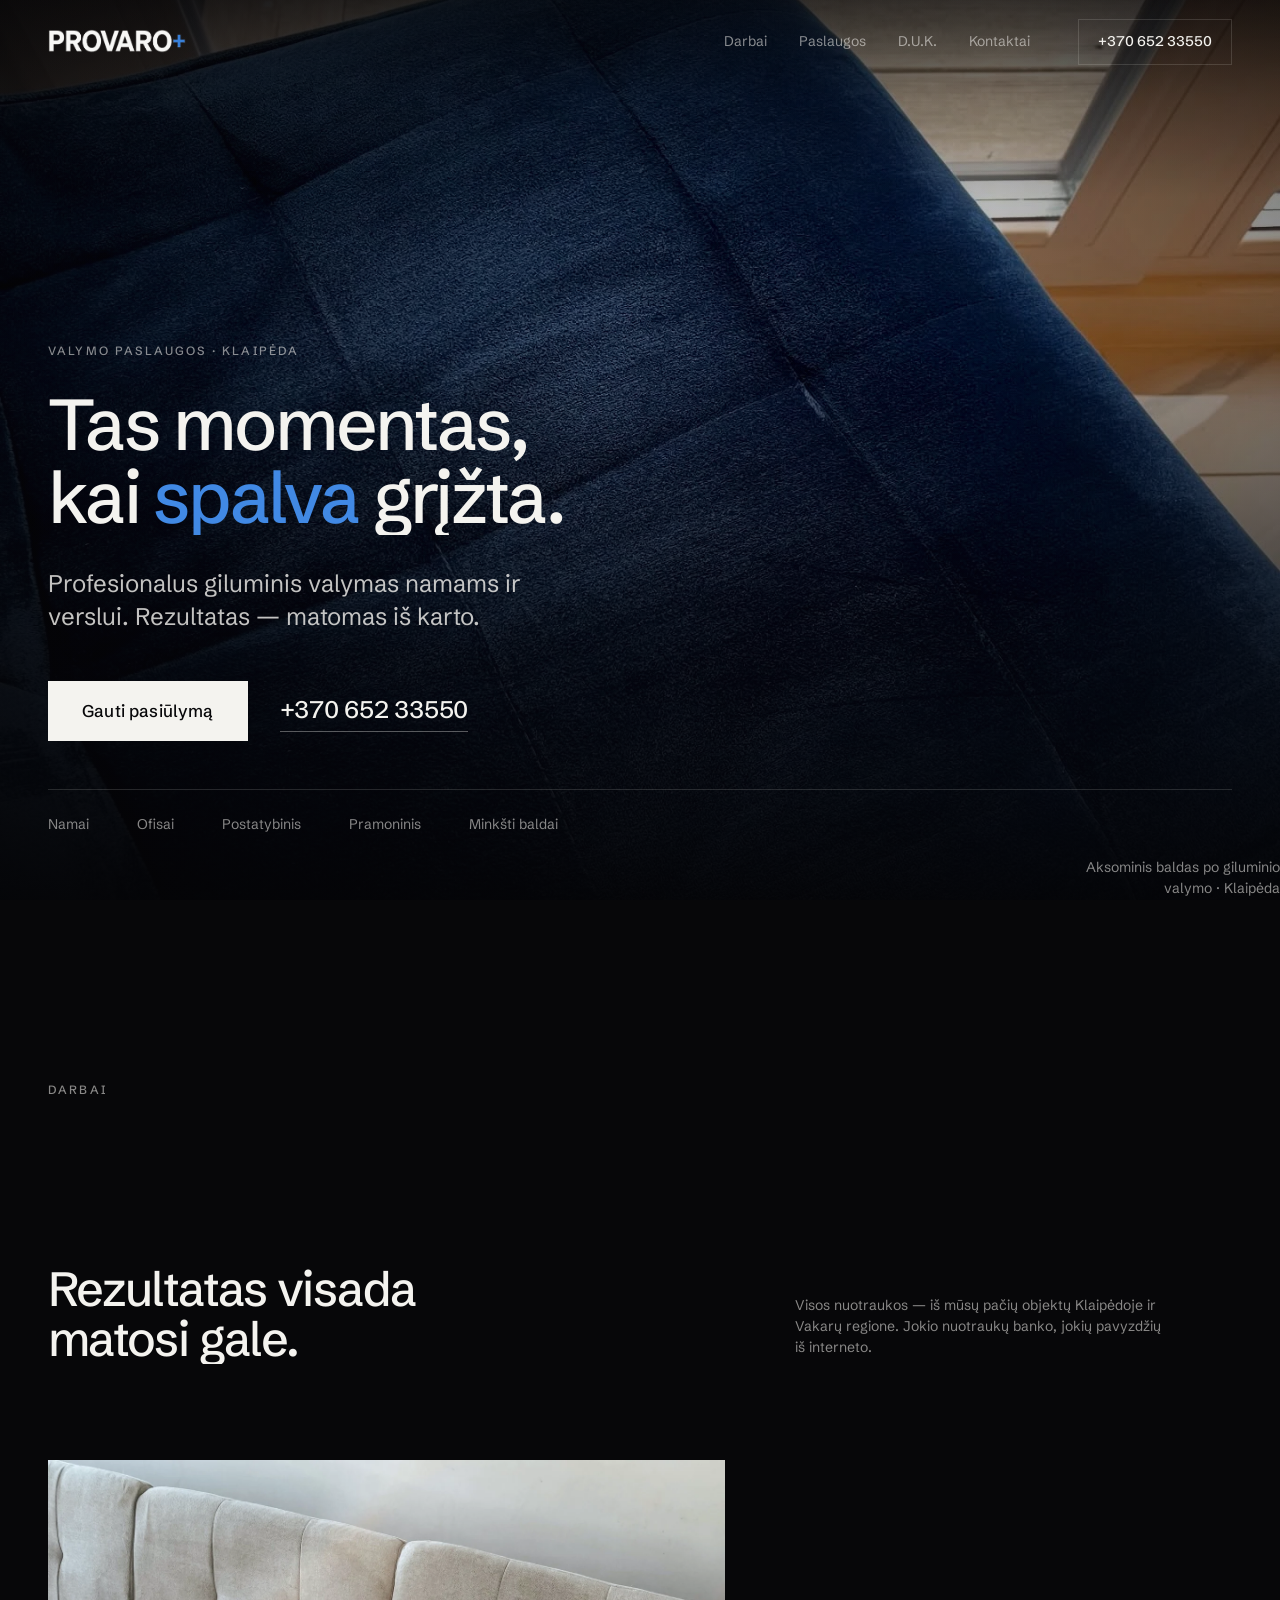
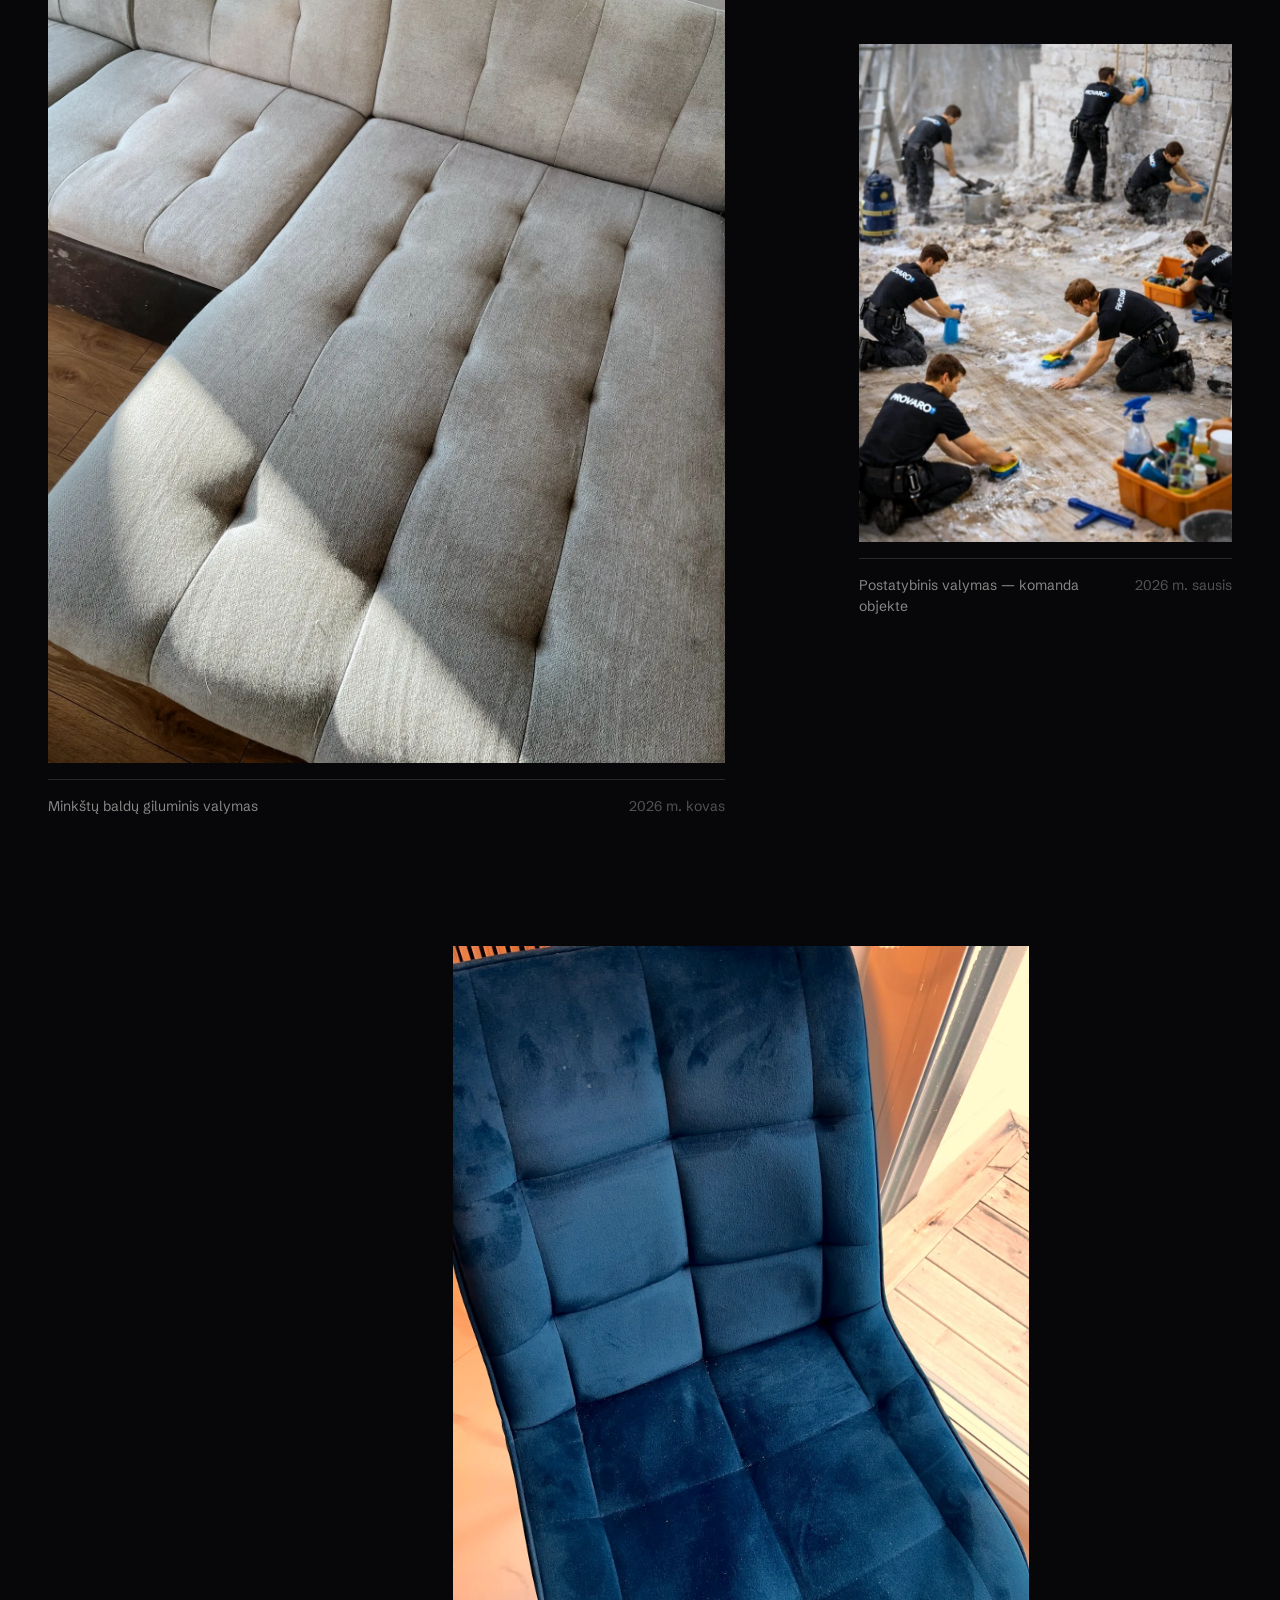
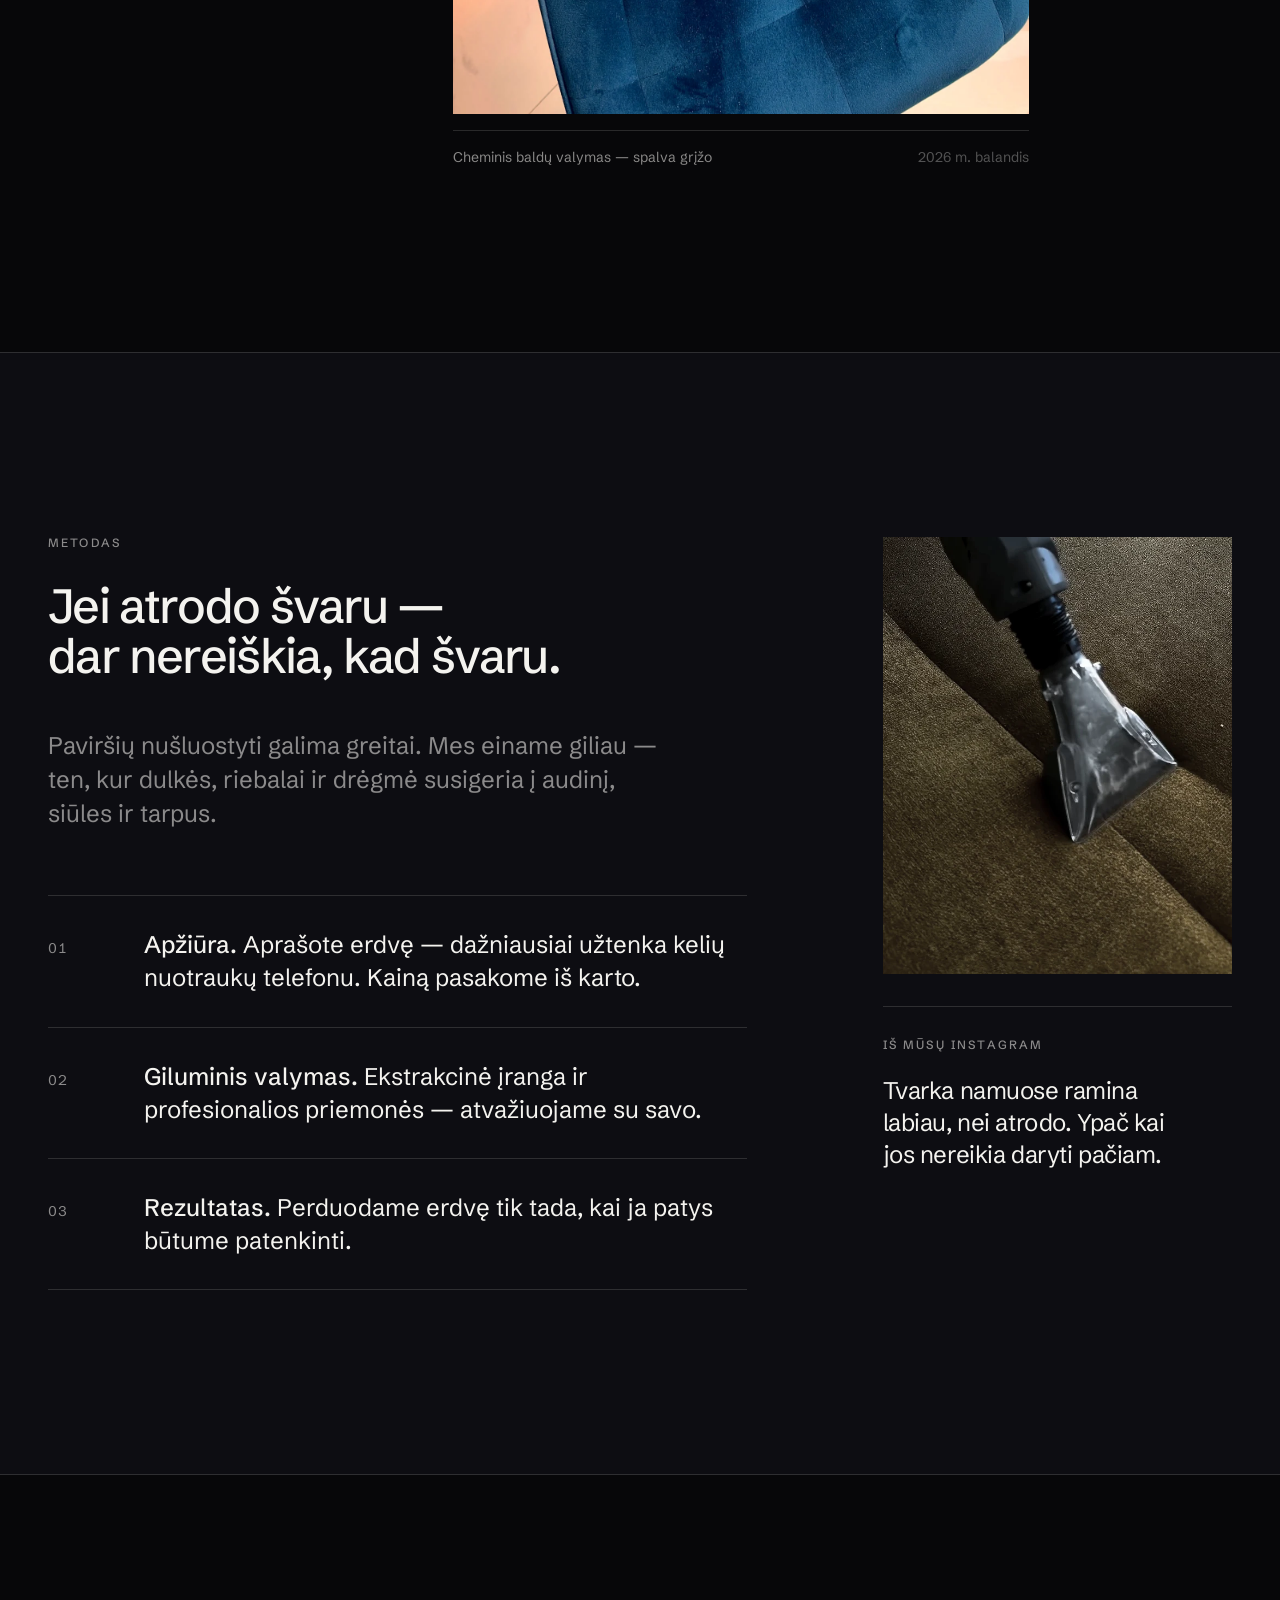
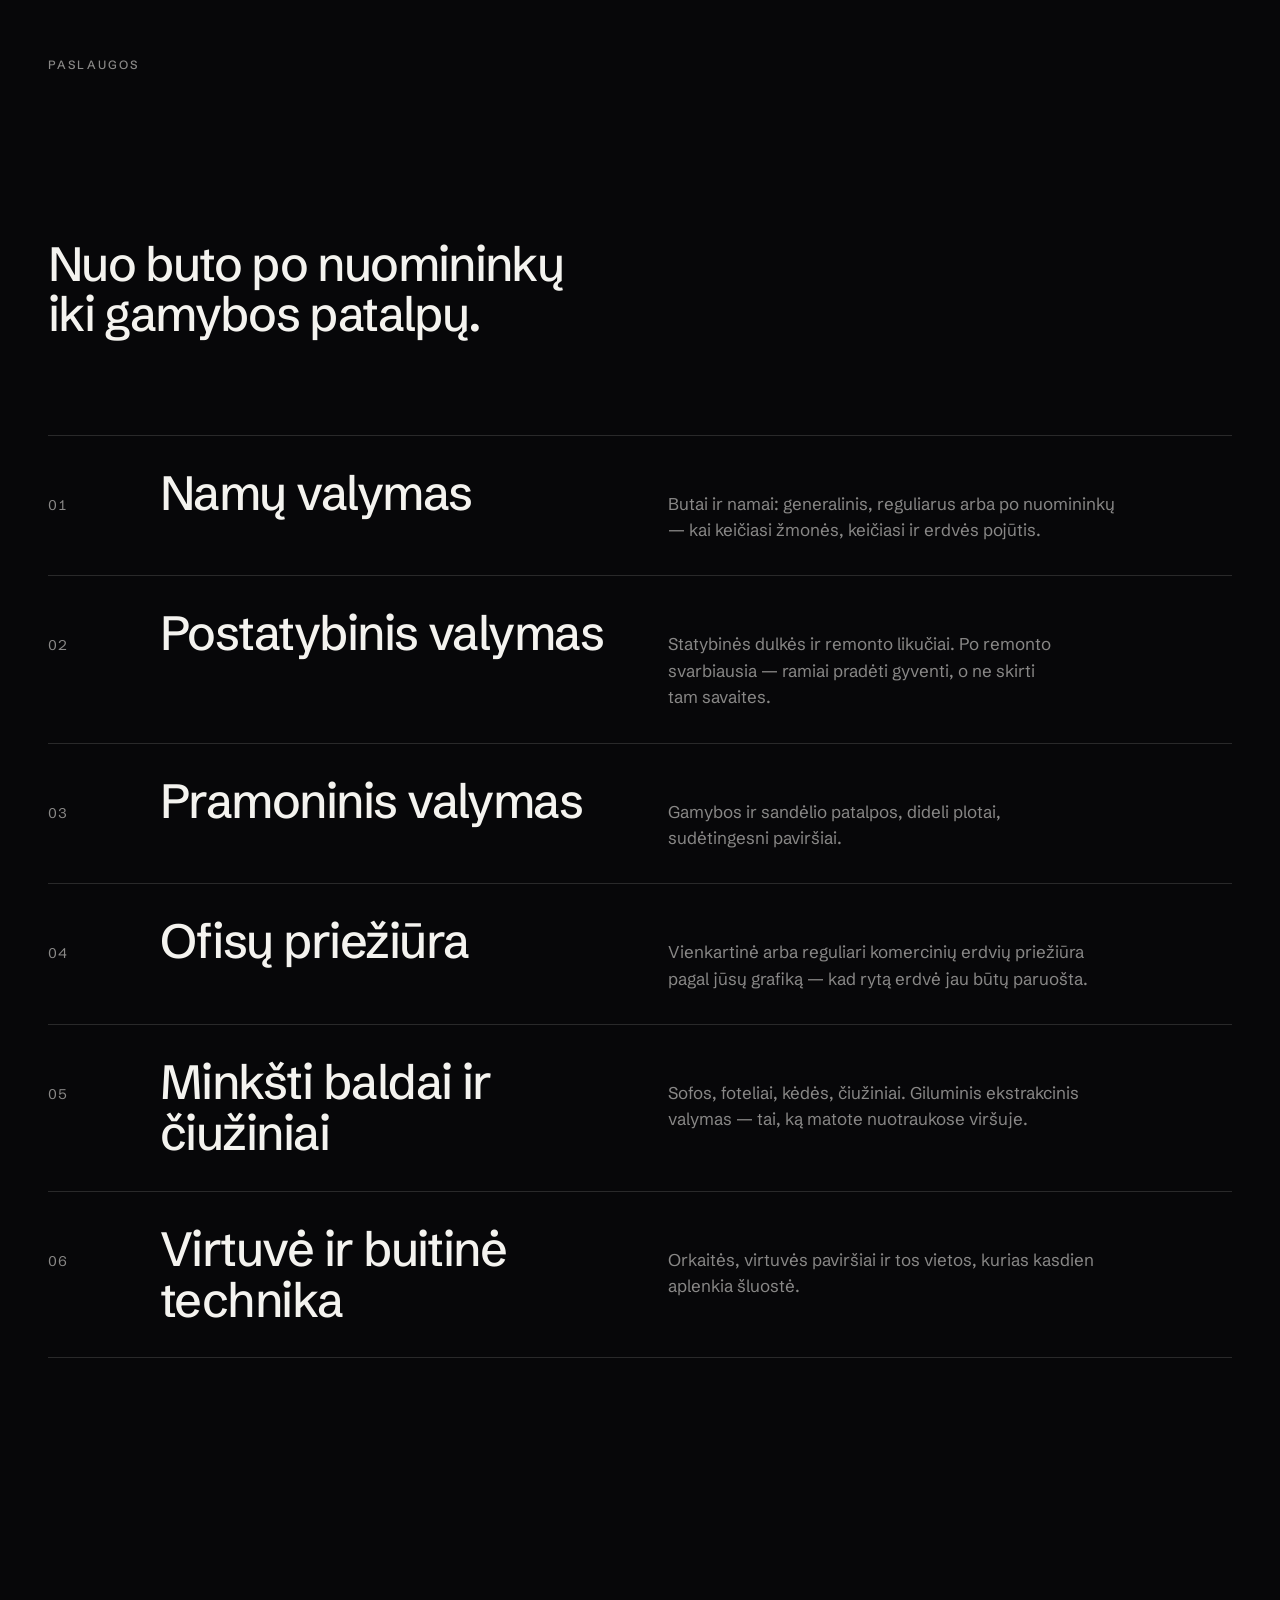
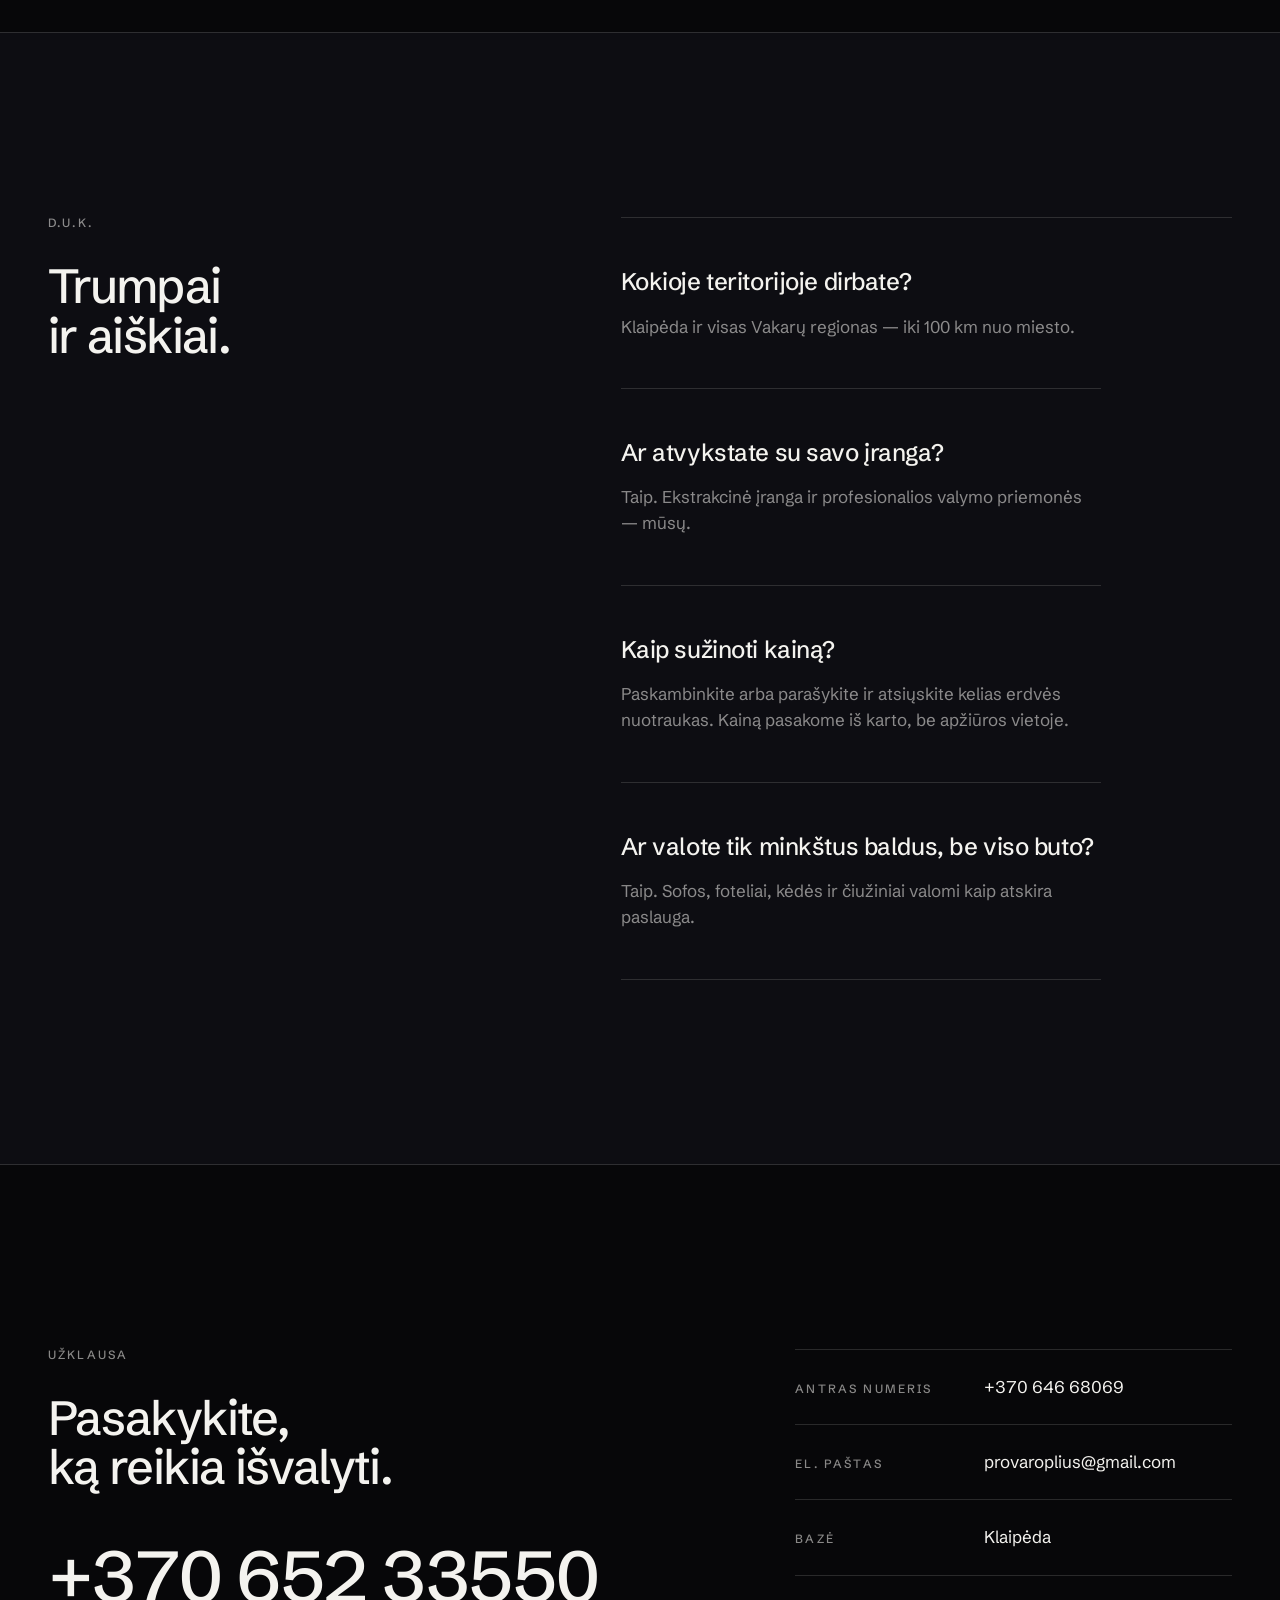
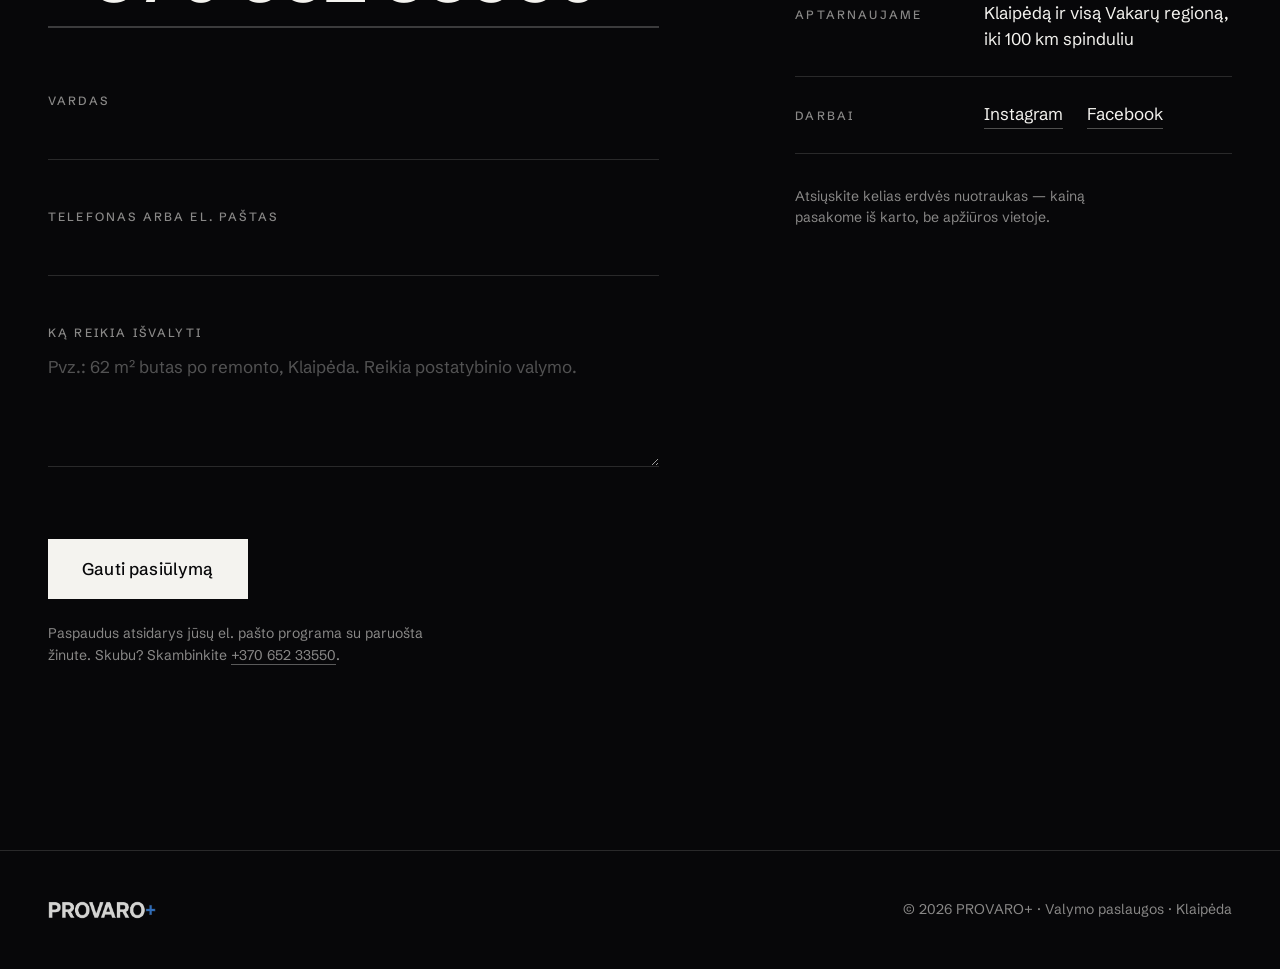
==== commit 5ccb04a5: "Replace before/after mechanics with an editorial work register Dropped the scroll wipe and all PRIEŠ" ====
--- a/index.html
+++ b/index.html
@@ -92,54 +92,38 @@
     </div>
   </section>
 
-  <!-- ═══ THE WIPE — scroll drags the sofa clean ═══ -->
-  <section class="wipe" id="darbai" aria-label="Prieš ir po — čiužinys">
-    <div class="wipe__stage">
-      <img class="wipe__img wipe__pries" src="/assets/img/wipe-pries.webp"
-           alt="Čiužinys prieš giluminį valymą — audinys pilkas, spalva prislopusi"
-           width="1440" height="1080" loading="lazy" decoding="async">
-      <img class="wipe__img wipe__po" src="/assets/img/wipe-po.webp"
-           alt="Tas pats čiužinys po giluminio valymo — audinys sodriai mėlynas"
-           width="1440" height="1080" loading="lazy" decoding="async">
-      <div class="wipe__edge" aria-hidden="true"></div>
-      <span class="wipe__tag wipe__tag--pries" aria-hidden="true">Prieš</span>
-      <span class="wipe__tag wipe__tag--po" aria-hidden="true">Po</span>
-      <div class="wipe__cap">
-        <div class="wipe__cap-in">
-          <h2>Vienas valymas.<br>Toks skirtumas.</h2>
-          <p>Čiužinys · giluminis ekstrakcinis valymas · 2026&nbsp;m.&nbsp;balandis</p>
-        </div>
-      </div>
-    </div>
-  </section>
-
-  <!-- ═══ PROOF ═══ -->
-  <section class="sec proof">
+
+  <!-- ═══ DARBAI — an editorial register of finished work ═══ -->
+  <section class="sec gal" id="darbai">
     <div class="wrap">
       <div class="sec__head">
-        <p class="lbl" data-rise>Darbai · iš mūsų pačių objektų</p>
+        <p class="lbl" data-rise>Darbai</p>
         <h2 class="msk" data-msk>
           <span class="ln"><span>Rezultatas visada</span></span>
           <span class="ln"><span>matosi gale.</span></span>
         </h2>
-        <p class="sec__note">Visos nuotraukos — iš mūsų pačių objektų. Nieko neperpiešėme: sulyginome tik apšvietimą, kad porose matytųsi audinys, o ne kambario šviesa.</p>
-      </div>
-
-      <figure class="dip">
-        <div class="dip__bar" aria-hidden="true"><span>Prieš</span><span>Po</span></div>
-        <div class="dip__pair">
-          <div class="dip__half" data-bloom>
-            <img src="/assets/img/sofa2-pries.webp" alt="Šviesi sofa prieš valymą — matomos dėmės ir įsigėrusi drėgmė" width="1440" height="1080" loading="lazy" decoding="async">
-            <span class="dip__tag" aria-hidden="true">Prieš</span>
-          </div>
-          <div class="dip__half dip__half--po" data-bloom>
-            <img src="/assets/img/sofa2-po.webp" alt="Ta pati sofa po giluminio valymo — audinys tolygiai šviesus, dėmių nebėra" width="1440" height="1080" loading="lazy" decoding="async">
-            <span class="dip__tag" aria-hidden="true">Po</span>
-          </div>
-        </div>
-        <figcaption><span>Minkšto baldo giluminis valymas</span><span>2026 m. kovas</span></figcaption>
-      </figure>
-
+        <p class="sec__note">Visos nuotraukos — iš mūsų pačių objektų Klaipėdoje ir Vakarų regione. Jokio nuotraukų banko, jokių pavyzdžių iš interneto.</p>
+      </div>
+      <div class="gal__grid">
+        <figure class="gal__item gal__item--a">
+          <div class="gal__media" data-bloom>
+            <img src="/assets/img/g-sofa.webp" alt="Šviesi kampinė sofa po giluminio valymo — tolygiai švarus audinys, saulės šviesa" width="1440" height="1920" loading="lazy" decoding="async">
+          </div>
+          <figcaption><span>Minkštų baldų giluminis valymas</span><span>2026 m. kovas</span></figcaption>
+        </figure>
+        <figure class="gal__item gal__item--b">
+          <div class="gal__media" data-bloom>
+            <img src="/assets/img/g-team.webp" alt="Provaro+ komanda su firminiais marškinėliais valo patalpas po remonto" width="780" height="1040" loading="lazy" decoding="async">
+          </div>
+          <figcaption><span>Postatybinis valymas — komanda objekte</span><span>2026 m. sausis</span></figcaption>
+        </figure>
+        <figure class="gal__item gal__item--c">
+          <div class="gal__media" data-bloom>
+            <img src="/assets/img/g-kede.webp" alt="Sodriai mėlyna aksominė kėdė prie lango po cheminio valymo" width="1440" height="1920" loading="lazy" decoding="async">
+          </div>
+          <figcaption><span>Cheminis baldų valymas — spalva grįžo</span><span>2026 m. balandis</span></figcaption>
+        </figure>
+      </div>
     </div>
   </section>
 
--- a/styles.css
+++ b/styles.css
@@ -2,7 +2,7 @@
    PROVARO+ — Klaipėda
    Luxurious black. One typeface, 6 sizes, 1 accent.
    Motion: deep and unhurried — 2 curves, choreographed reveals,
-   one scroll-scrubbed wipe (the trade itself: cleaning).
+   photography-led — no gimmicks; the work carries the page.
    ══════════════════════════════════════════════════════════ */
 
 :root{
@@ -157,44 +157,19 @@
   background:rgba(244,243,239,.35);transition:background var(--d1) var(--e1)}
 .tel-inline:hover::after{background:var(--paper)}
 
-/* ── THE WIPE — scroll scrubs the sofa clean ──────────── */
-.wipe{position:relative;height:300vh}
-.wipe__stage{position:sticky;top:0;height:100svh;overflow:hidden}
-.wipe__img{position:absolute;inset:0;width:100%;height:100%;object-fit:cover;object-position:50% 55%}
-.wipe__po{clip-path:inset(0 0 0 50%)}   /* no-JS fallback: honest split view */
-.wipe__edge{position:absolute;top:0;bottom:0;left:50%;width:1px;background:rgba(244,243,239,.6);
-  box-shadow:0 0 22px rgba(0,0,0,.55)}
-.wipe__tag{position:absolute;top:calc(var(--nav-h) + 8px);
-  font-size:var(--t6);letter-spacing:.18em;text-transform:uppercase;font-weight:500;
-  background:rgba(7,7,9,.72);padding:10px 16px}
-.wipe__tag--pries{left:var(--gut);color:var(--dim);transition:opacity var(--d2) linear}
-.wipe__tag--po{right:var(--gut);color:var(--accent)}
-.wipe__cap{position:absolute;left:0;right:0;bottom:0;
-  background:linear-gradient(to top, rgba(4,4,6,.94) 0%, rgba(4,4,6,.72) 42%, rgba(4,4,6,0) 100%);
-  padding:var(--s8) var(--gut) var(--s6)}
-.wipe__cap-in{max-width:1400px;margin:0 auto;padding-inline:0;
-  display:flex;justify-content:space-between;align-items:baseline;gap:var(--s4);flex-wrap:wrap}
-.wipe__cap h2{font-size:var(--t2)}
-.wipe__cap p{font-size:var(--t5);color:var(--dim)}
-
-/* ── proof pairs ──────────────────────────────────────── */
-.dip{margin-bottom:var(--s8)}
-.dip:last-of-type{margin-bottom:0}
-.dip__bar{display:grid;grid-template-columns:1fr 1fr;gap:2px;
-  padding-bottom:var(--s2);margin-bottom:var(--s2);border-bottom:1px solid var(--line);
-  font-size:var(--t6);letter-spacing:.18em;text-transform:uppercase;font-weight:500;color:var(--dim)}
-.dip__bar span:last-child{color:var(--accent)}
-.dip__pair{display:grid;grid-template-columns:1fr 1fr;gap:2px}
-.dip__half{position:relative;overflow:hidden}
-.dip__half img{width:100%;transition:transform 800ms var(--e1)}
-.dip__half:hover img{transform:scale(1.03)}
-.dip__tag{position:absolute;top:0;left:0;background:rgba(7,7,9,.85);color:var(--paper);
-  padding:11px 18px;font-size:var(--t6);letter-spacing:.18em;text-transform:uppercase;font-weight:500;
-  display:none}
-.dip__half--po .dip__tag{color:var(--accent)}
-.dip figcaption{margin-top:var(--s2);font-size:var(--t5);color:var(--dim);
-  display:flex;justify-content:space-between;gap:var(--s4)}
-.dip figcaption span+span{color:var(--faint);font-variant-numeric:tabular-nums}
+/* ── DARBAI — editorial register of finished work ────── */
+.gal__grid{display:grid;grid-template-columns:repeat(12,1fr);gap:var(--s4)}
+.gal__item{margin:0}
+.gal__item--a{grid-column:1/8}
+.gal__item--b{grid-column:9/13;margin-top:var(--s9)}
+.gal__item--c{grid-column:5/11;margin-top:var(--s7)}
+.gal__media{overflow:hidden}
+.gal__media img{width:100%;aspect-ratio:3/4;object-fit:cover;
+  transition:transform 800ms var(--e1)}
+.gal__item:hover .gal__media img{transform:scale(1.03)}
+.gal__item figcaption{margin-top:var(--s2);padding-top:var(--s2);border-top:1px solid var(--line);
+  font-size:var(--t5);color:var(--dim);display:flex;justify-content:space-between;gap:var(--s4)}
+.gal__item figcaption span+span{color:var(--faint);white-space:nowrap}
 
 /* ── method ───────────────────────────────────────────── */
 .method{background:var(--surface);border-block:1px solid var(--line)}
@@ -332,21 +307,10 @@
   .hero__act .tel-inline{align-self:flex-start}
   .hero__meta{margin-top:var(--s4);padding-top:var(--s3);gap:10px var(--s3);font-size:var(--t6)}
 
-  .wipe{height:auto}
-  .wipe__stage{position:relative;height:78svh}
-  .wipe__po{clip-path:inset(0 0 0 50%);transition:clip-path 1600ms var(--e2)}
-  .wipe.is-played .wipe__po{clip-path:inset(0 0 0 0)}
-  .wipe__edge{transition:left 1600ms var(--e2),opacity 400ms linear 1300ms}
-  .wipe.is-played .wipe__edge{left:0;opacity:0}
-  .wipe.is-played .wipe__tag--pries{opacity:0;transition:opacity 400ms linear 1100ms}
-  .wipe__cap{padding:var(--s7) var(--gut) var(--s3)}
-
-  .dip__bar{display:none}
-  .dip__tag{display:block}
-  .dip__pair{grid-template-columns:1fr;gap:8px}
-  .dip figcaption{flex-direction:column;gap:4px}
-  .dip{margin-bottom:var(--s7)}
-  .dip figcaption{flex-direction:column;gap:6px}
+  .gal__grid{grid-template-columns:1fr;gap:var(--s6)}
+  .gal__item--a,.gal__item--b,.gal__item--c{grid-column:1;margin-top:0}
+  .gal__item figcaption{flex-direction:column;gap:4px}
+
 
   .method__in,.faq__in,.contact__in{grid-template-columns:1fr;gap:var(--s6)}
   .method__aside figure,.aside-line{max-width:none}
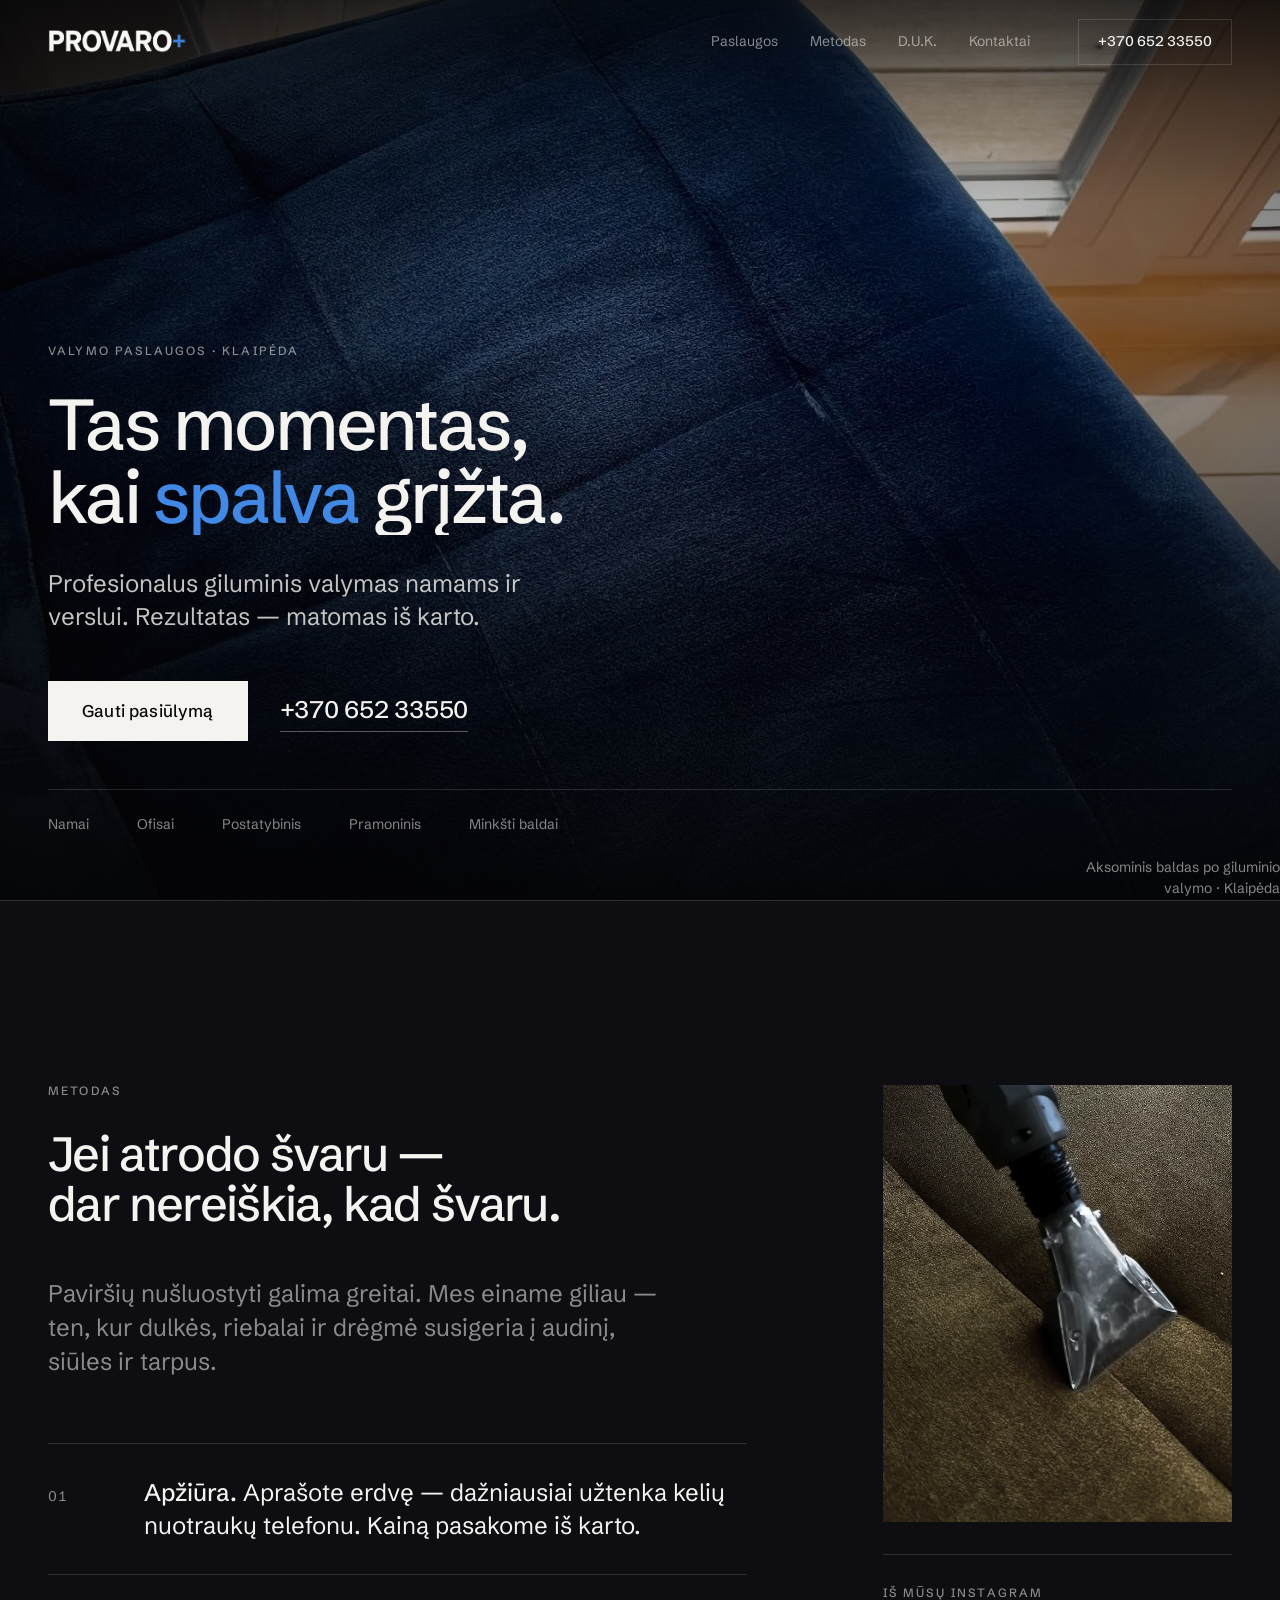
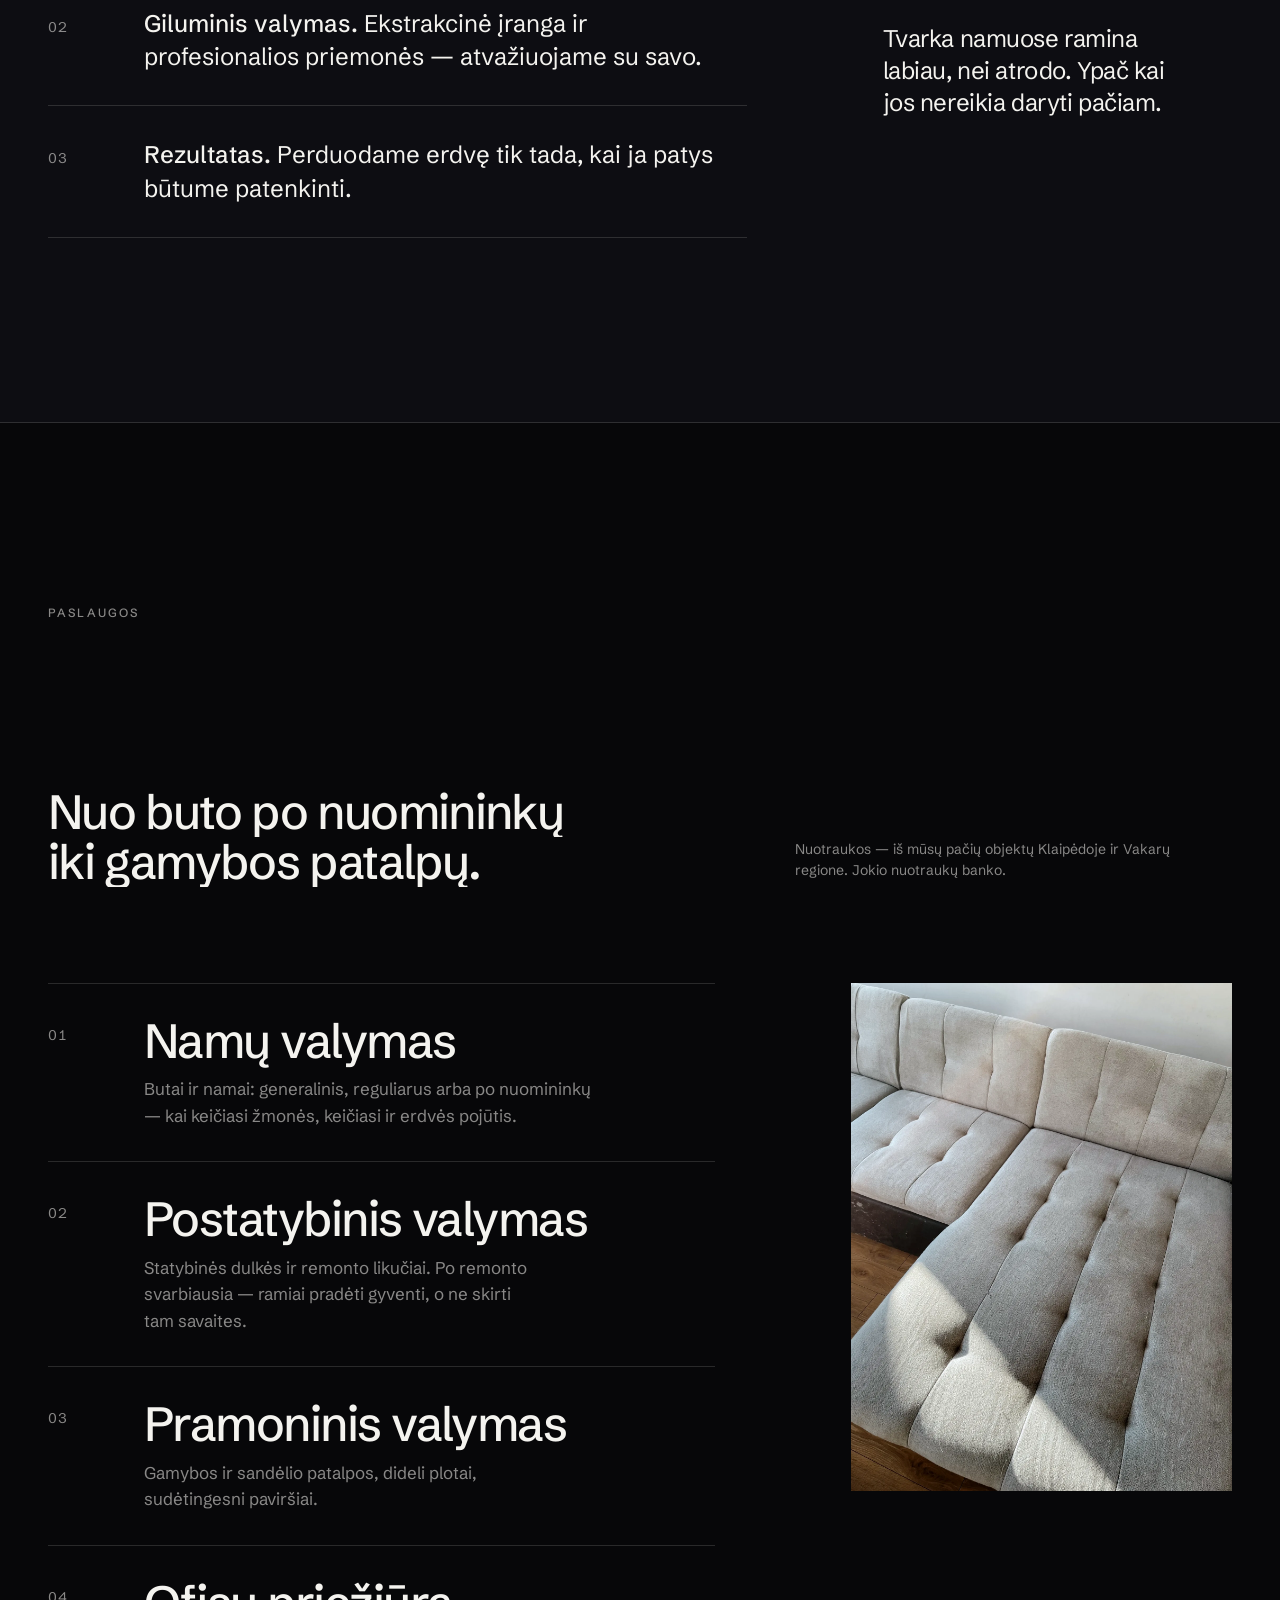
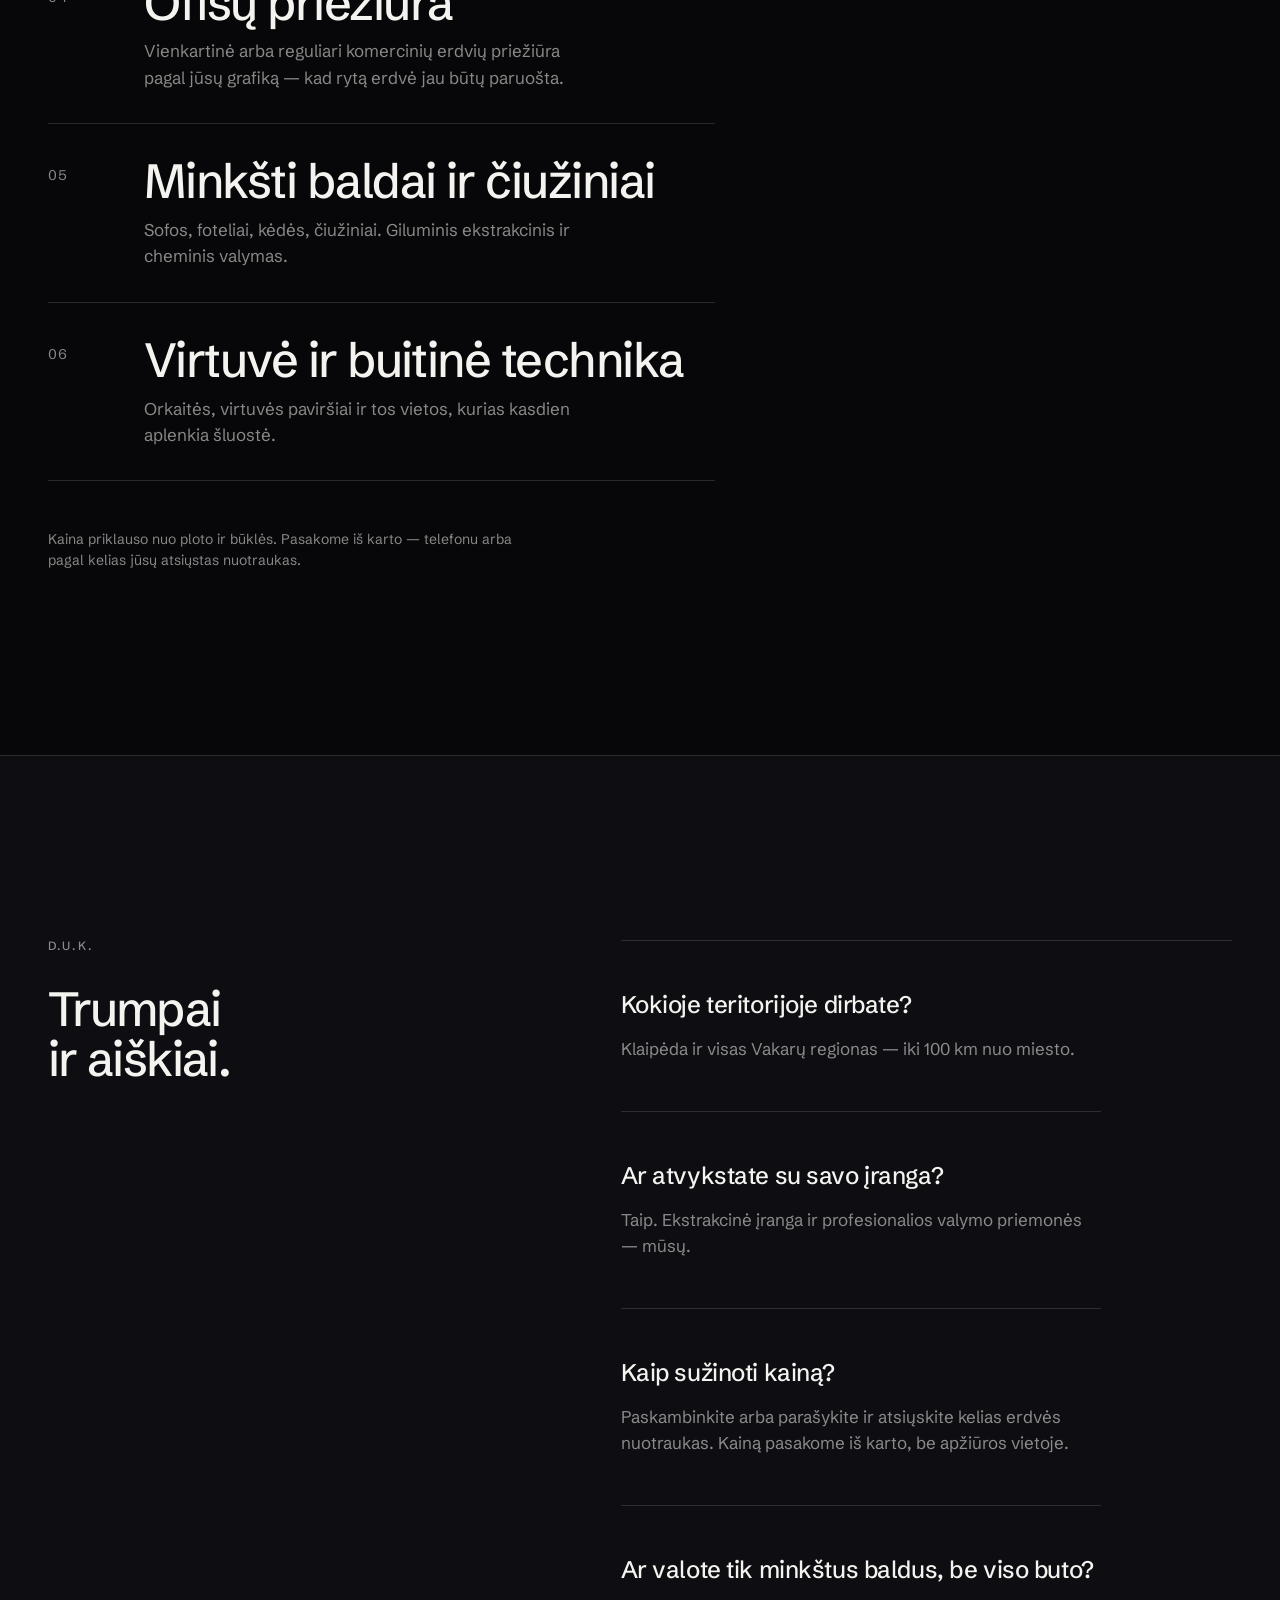
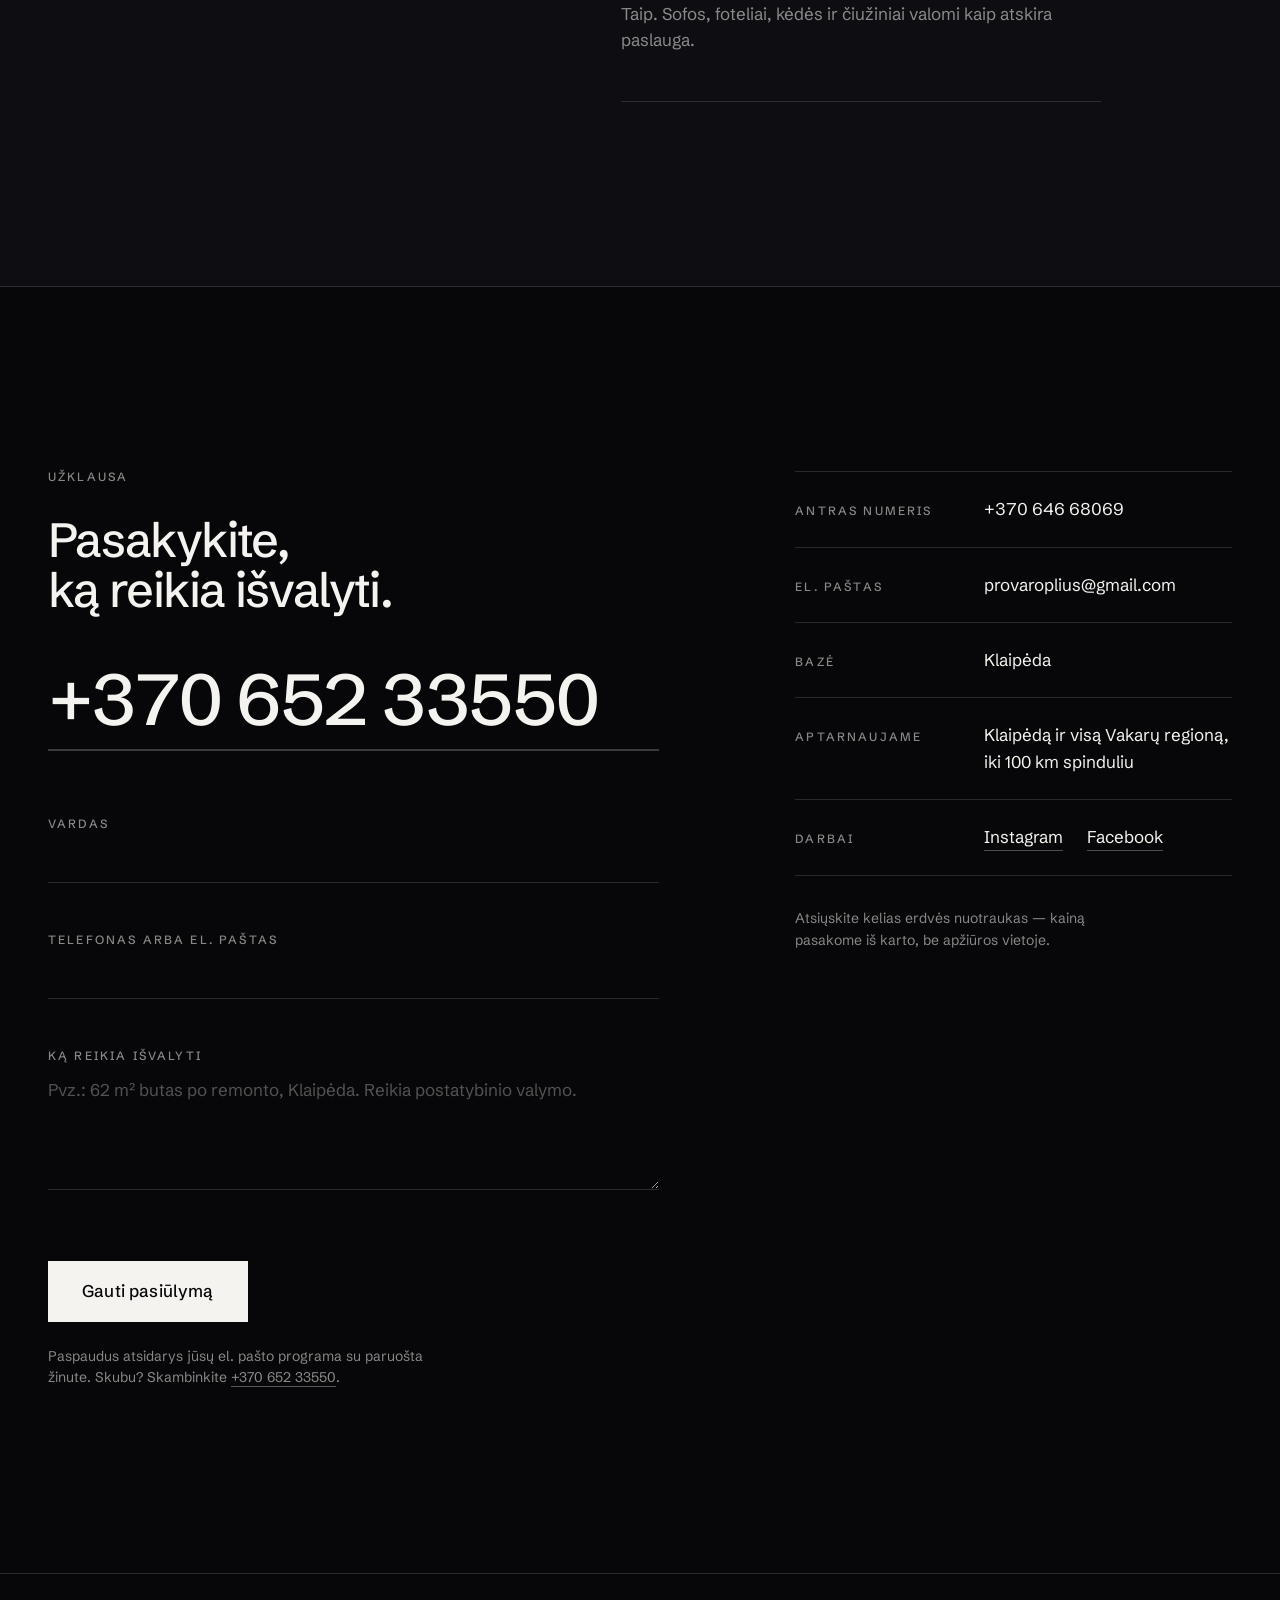
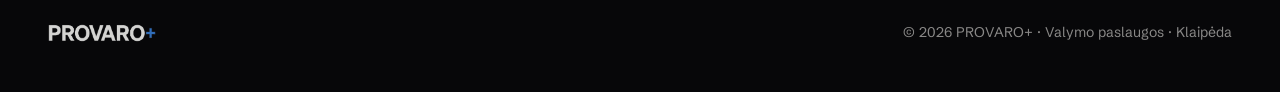
==== commit d479dbac: "Fold work photography into the services index No standalone gallery — a sticky media plate beside th" ====
--- a/index.html
+++ b/index.html
@@ -48,8 +48,8 @@
       <img src="/assets/logo-white.png" alt="PROVARO+" width="685" height="116">
     </a>
     <nav class="nav__links" aria-label="Pagrindinis meniu">
-      <a href="#darbai">Darbai</a>
       <a href="#paslaugos">Paslaugos</a>
+      <a href="#metodas">Metodas</a>
       <a href="#duk">D.U.K.</a>
       <a href="#kontaktai">Kontaktai</a>
     </nav>
@@ -93,42 +93,9 @@
   </section>
 
 
-  <!-- ═══ DARBAI — an editorial register of finished work ═══ -->
-  <section class="sec gal" id="darbai">
-    <div class="wrap">
-      <div class="sec__head">
-        <p class="lbl" data-rise>Darbai</p>
-        <h2 class="msk" data-msk>
-          <span class="ln"><span>Rezultatas visada</span></span>
-          <span class="ln"><span>matosi gale.</span></span>
-        </h2>
-        <p class="sec__note">Visos nuotraukos — iš mūsų pačių objektų Klaipėdoje ir Vakarų regione. Jokio nuotraukų banko, jokių pavyzdžių iš interneto.</p>
-      </div>
-      <div class="gal__grid">
-        <figure class="gal__item gal__item--a">
-          <div class="gal__media" data-bloom>
-            <img src="/assets/img/g-sofa.webp" alt="Šviesi kampinė sofa po giluminio valymo — tolygiai švarus audinys, saulės šviesa" width="1440" height="1920" loading="lazy" decoding="async">
-          </div>
-          <figcaption><span>Minkštų baldų giluminis valymas</span><span>2026 m. kovas</span></figcaption>
-        </figure>
-        <figure class="gal__item gal__item--b">
-          <div class="gal__media" data-bloom>
-            <img src="/assets/img/g-team.webp" alt="Provaro+ komanda su firminiais marškinėliais valo patalpas po remonto" width="780" height="1040" loading="lazy" decoding="async">
-          </div>
-          <figcaption><span>Postatybinis valymas — komanda objekte</span><span>2026 m. sausis</span></figcaption>
-        </figure>
-        <figure class="gal__item gal__item--c">
-          <div class="gal__media" data-bloom>
-            <img src="/assets/img/g-kede.webp" alt="Sodriai mėlyna aksominė kėdė prie lango po cheminio valymo" width="1440" height="1920" loading="lazy" decoding="async">
-          </div>
-          <figcaption><span>Cheminis baldų valymas — spalva grįžo</span><span>2026 m. balandis</span></figcaption>
-        </figure>
-      </div>
-    </div>
-  </section>
 
   <!-- ═══ METHOD ═══ -->
-  <section class="sec method">
+  <section class="sec method" id="metodas">
     <div class="wrap method__in">
       <div class="method__text">
         <p class="lbl" data-rise>Metodas</p>
@@ -150,21 +117,34 @@
     </div>
   </section>
 
-  <!-- ═══ SERVICES ═══ -->
+  <!-- ═══ SERVICES — the index is the page; real photos answer the rows ═══ -->
   <section class="sec services" id="paslaugos">
     <div class="wrap">
       <div class="sec__head">
         <p class="lbl" data-rise>Paslaugos</p>
-        <h2 data-rise>Nuo buto po nuomininkų<br>iki gamybos patalpų.</h2>
-      </div>
-      <ul class="srv">
-        <li data-rise><span class="srv__n">01</span><h3>Namų valymas</h3><p>Butai ir namai: generalinis, reguliarus arba po nuomininkų — kai keičiasi žmonės, keičiasi ir erdvės pojūtis.</p></li>
-        <li data-rise><span class="srv__n">02</span><h3>Postatybinis valymas</h3><p>Statybinės dulkės ir remonto likučiai. Po remonto svarbiausia — ramiai pradėti gyventi, o ne skirti tam savaites.</p></li>
-        <li data-rise><span class="srv__n">03</span><h3>Pramoninis valymas</h3><p>Gamybos ir sandėlio patalpos, dideli plotai, sudėtingesni paviršiai.</p></li>
-        <li data-rise><span class="srv__n">04</span><h3>Ofisų priežiūra</h3><p>Vienkartinė arba reguliari komercinių erdvių priežiūra pagal jūsų grafiką — kad rytą erdvė jau būtų paruošta.</p></li>
-        <li data-rise><span class="srv__n">05</span><h3>Minkšti baldai ir čiužiniai</h3><p>Sofos, foteliai, kėdės, čiužiniai. Giluminis ekstrakcinis valymas — tai, ką matote nuotraukose viršuje.</p></li>
-        <li data-rise><span class="srv__n">06</span><h3>Virtuvė ir buitinė technika</h3><p>Orkaitės, virtuvės paviršiai ir tos vietos, kurias kasdien aplenkia šluostė.</p></li>
-      </ul>
+        <h2 class="msk" data-msk>
+          <span class="ln"><span>Nuo buto po nuomininkų</span></span>
+          <span class="ln"><span>iki gamybos patalpų.</span></span>
+        </h2>
+        <p class="sec__note">Nuotraukos — iš mūsų pačių objektų Klaipėdoje ir Vakarų regione. Jokio nuotraukų banko.</p>
+      </div>
+      <div class="srv-split">
+        <ul class="srv">
+          <li data-rise data-media="0"><span class="srv__n">01</span><div><h3>Namų valymas</h3><p>Butai ir namai: generalinis, reguliarus arba po nuomininkų — kai keičiasi žmonės, keičiasi ir erdvės pojūtis.</p></div></li>
+          <li data-rise data-media="1"><span class="srv__n">02</span><div><h3>Postatybinis valymas</h3><p>Statybinės dulkės ir remonto likučiai. Po remonto svarbiausia — ramiai pradėti gyventi, o ne skirti tam savaites.</p></div></li>
+          <li data-rise><span class="srv__n">03</span><div><h3>Pramoninis valymas</h3><p>Gamybos ir sandėlio patalpos, dideli plotai, sudėtingesni paviršiai.</p></div></li>
+          <li data-rise><span class="srv__n">04</span><div><h3>Ofisų priežiūra</h3><p>Vienkartinė arba reguliari komercinių erdvių priežiūra pagal jūsų grafiką — kad rytą erdvė jau būtų paruošta.</p></div></li>
+          <li data-rise data-media="2"><span class="srv__n">05</span><div><h3>Minkšti baldai ir čiužiniai</h3><p>Sofos, foteliai, kėdės, čiužiniai. Giluminis ekstrakcinis ir cheminis valymas.</p></div></li>
+          <li data-rise><span class="srv__n">06</span><div><h3>Virtuvė ir buitinė technika</h3><p>Orkaitės, virtuvės paviršiai ir tos vietos, kurias kasdien aplenkia šluostė.</p></div></li>
+        </ul>
+        <div class="srv__media" data-bloom aria-hidden="true">
+          <div class="srv__frame">
+            <img class="srv__plate is-on" src="/assets/img/g-sofa.webp" alt="" width="1440" height="1920" loading="lazy" decoding="async">
+            <img class="srv__plate" src="/assets/img/g-team.webp" alt="" width="780" height="1040" loading="lazy" decoding="async">
+            <img class="srv__plate" src="/assets/img/g-kede.webp" alt="" width="1440" height="1920" loading="lazy" decoding="async">
+          </div>
+        </div>
+      </div>
       <p class="note" data-rise>Kaina priklauso nuo ploto ir būklės. Pasakome iš karto — telefonu arba pagal kelias jūsų atsiųstas nuotraukas.</p>
     </div>
   </section>
--- a/styles.css
+++ b/styles.css
@@ -157,20 +157,6 @@
   background:rgba(244,243,239,.35);transition:background var(--d1) var(--e1)}
 .tel-inline:hover::after{background:var(--paper)}
 
-/* ── DARBAI — editorial register of finished work ────── */
-.gal__grid{display:grid;grid-template-columns:repeat(12,1fr);gap:var(--s4)}
-.gal__item{margin:0}
-.gal__item--a{grid-column:1/8}
-.gal__item--b{grid-column:9/13;margin-top:var(--s9)}
-.gal__item--c{grid-column:5/11;margin-top:var(--s7)}
-.gal__media{overflow:hidden}
-.gal__media img{width:100%;aspect-ratio:3/4;object-fit:cover;
-  transition:transform 800ms var(--e1)}
-.gal__item:hover .gal__media img{transform:scale(1.03)}
-.gal__item figcaption{margin-top:var(--s2);padding-top:var(--s2);border-top:1px solid var(--line);
-  font-size:var(--t5);color:var(--dim);display:flex;justify-content:space-between;gap:var(--s4)}
-.gal__item figcaption span+span{color:var(--faint);white-space:nowrap}
-
 /* ── method ───────────────────────────────────────────── */
 .method{background:var(--surface);border-block:1px solid var(--line)}
 .method__in{display:grid;grid-template-columns:minmax(0,8fr) minmax(0,4fr);gap:var(--s8)}
@@ -189,17 +175,23 @@
 .aside-line{margin-top:var(--s3);max-width:360px;font-size:var(--t3);line-height:1.34;
   letter-spacing:-.018em;text-wrap:balance}
 
-/* ── services ─────────────────────────────────────────── */
+/* ── services — the index answers with real photographs ── */
+.srv-split{display:grid;grid-template-columns:minmax(0,7fr) minmax(0,4fr);gap:var(--s8);align-items:start}
 .srv{border-top:1px solid var(--line)}
-.srv li{display:grid;grid-template-columns:64px minmax(0,460px) minmax(0,1fr);gap:var(--s5);
-  padding-block:var(--s4);border-bottom:1px solid var(--line);align-items:baseline;
+.srv li{display:grid;grid-template-columns:64px 1fr;gap:var(--s4);
+  padding-block:var(--s4);border-bottom:1px solid var(--line);
   transition:background var(--d2) var(--e1)}
 .srv li:hover{background:rgba(244,243,239,.025)}
-.srv__n{font-size:var(--t5);color:var(--dim);font-variant-numeric:tabular-nums;letter-spacing:.1em;
+.srv__n{font-size:var(--t5);color:var(--dim);font-variant-numeric:tabular-nums;letter-spacing:.1em;padding-top:9px;
   transition:color var(--d1) var(--e1)}
 .srv li:hover .srv__n{color:var(--accent)}
 .srv h3{font-size:var(--t2);line-height:1.06;letter-spacing:-.032em;font-weight:500}
-.srv p{color:var(--dim);max-width:46ch;font-size:var(--t4)}
+.srv p{color:var(--dim);max-width:46ch;font-size:var(--t4);margin-top:10px}
+.srv__media{position:sticky;top:calc(var(--nav-h) + var(--s4))}
+.srv__frame{position:relative;aspect-ratio:3/4;overflow:hidden}
+.srv__plate{position:absolute;inset:0;width:100%;height:100%;object-fit:cover;
+  opacity:0;transition:opacity 480ms linear}
+.srv__plate.is-on{opacity:1}
 .services .note{margin-top:var(--s5)}
 
 /* ── faq ──────────────────────────────────────────────── */
@@ -307,16 +299,17 @@
   .hero__act .tel-inline{align-self:flex-start}
   .hero__meta{margin-top:var(--s4);padding-top:var(--s3);gap:10px var(--s3);font-size:var(--t6)}
 
-  .gal__grid{grid-template-columns:1fr;gap:var(--s6)}
-  .gal__item--a,.gal__item--b,.gal__item--c{grid-column:1;margin-top:0}
-  .gal__item figcaption{flex-direction:column;gap:4px}
+  .srv-split{grid-template-columns:1fr}
+  .srv__media{display:none}
+  .services .sec__note{display:none}
 
 
   .method__in,.faq__in,.contact__in{grid-template-columns:1fr;gap:var(--s6)}
   .method__aside figure,.aside-line{max-width:none}
   .steps li{grid-template-columns:48px 1fr;gap:var(--s2)}
-  .srv li{padding-block:var(--s4);grid-template-columns:40px minmax(0,1fr)}
+  .srv li{padding-block:var(--s4);grid-template-columns:40px minmax(0,1fr);gap:var(--s2)}
   .srv h3{font-size:var(--t3);letter-spacing:-.02em}
+  .srv p{margin-top:6px}
   .sec__head{margin-bottom:var(--s6);grid-template-columns:1fr;gap:var(--s4)}
   .sec__note{grid-column:1}
   .tel-hero{font-size:var(--t2);white-space:nowrap}
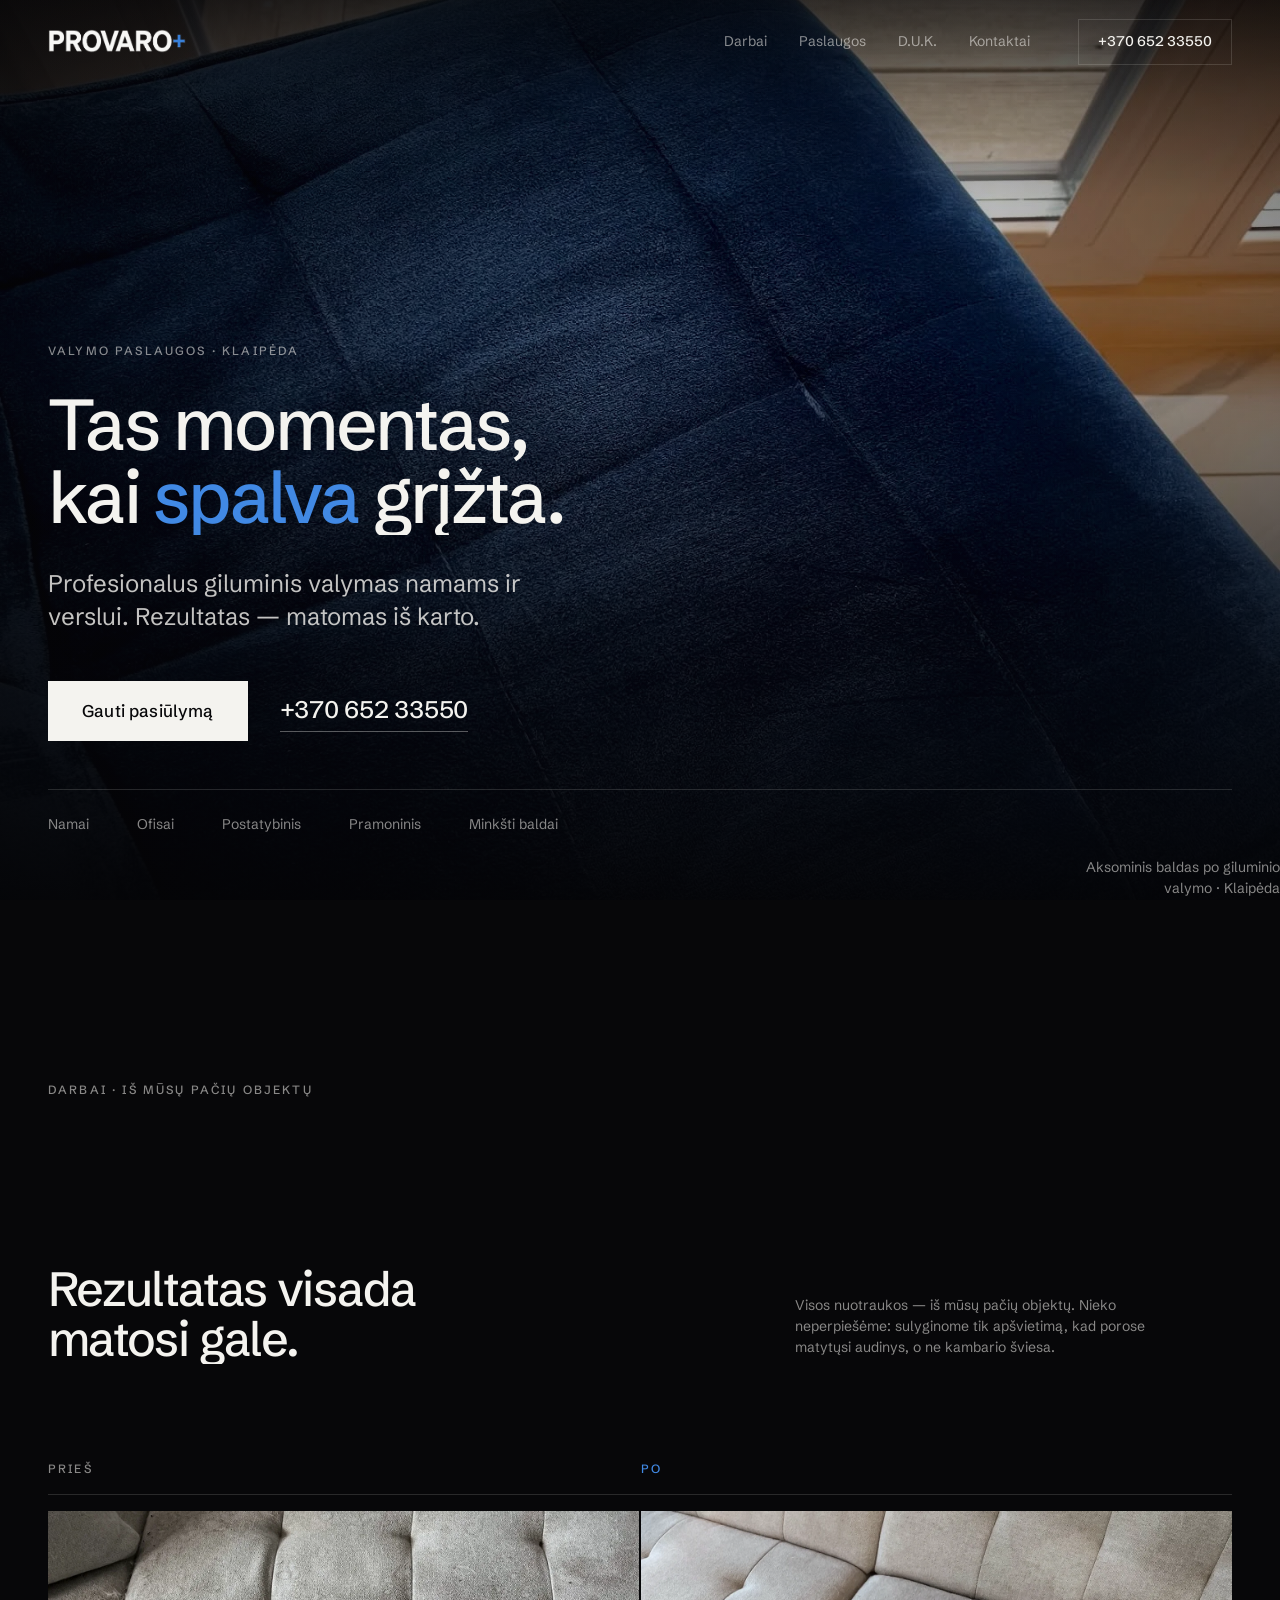
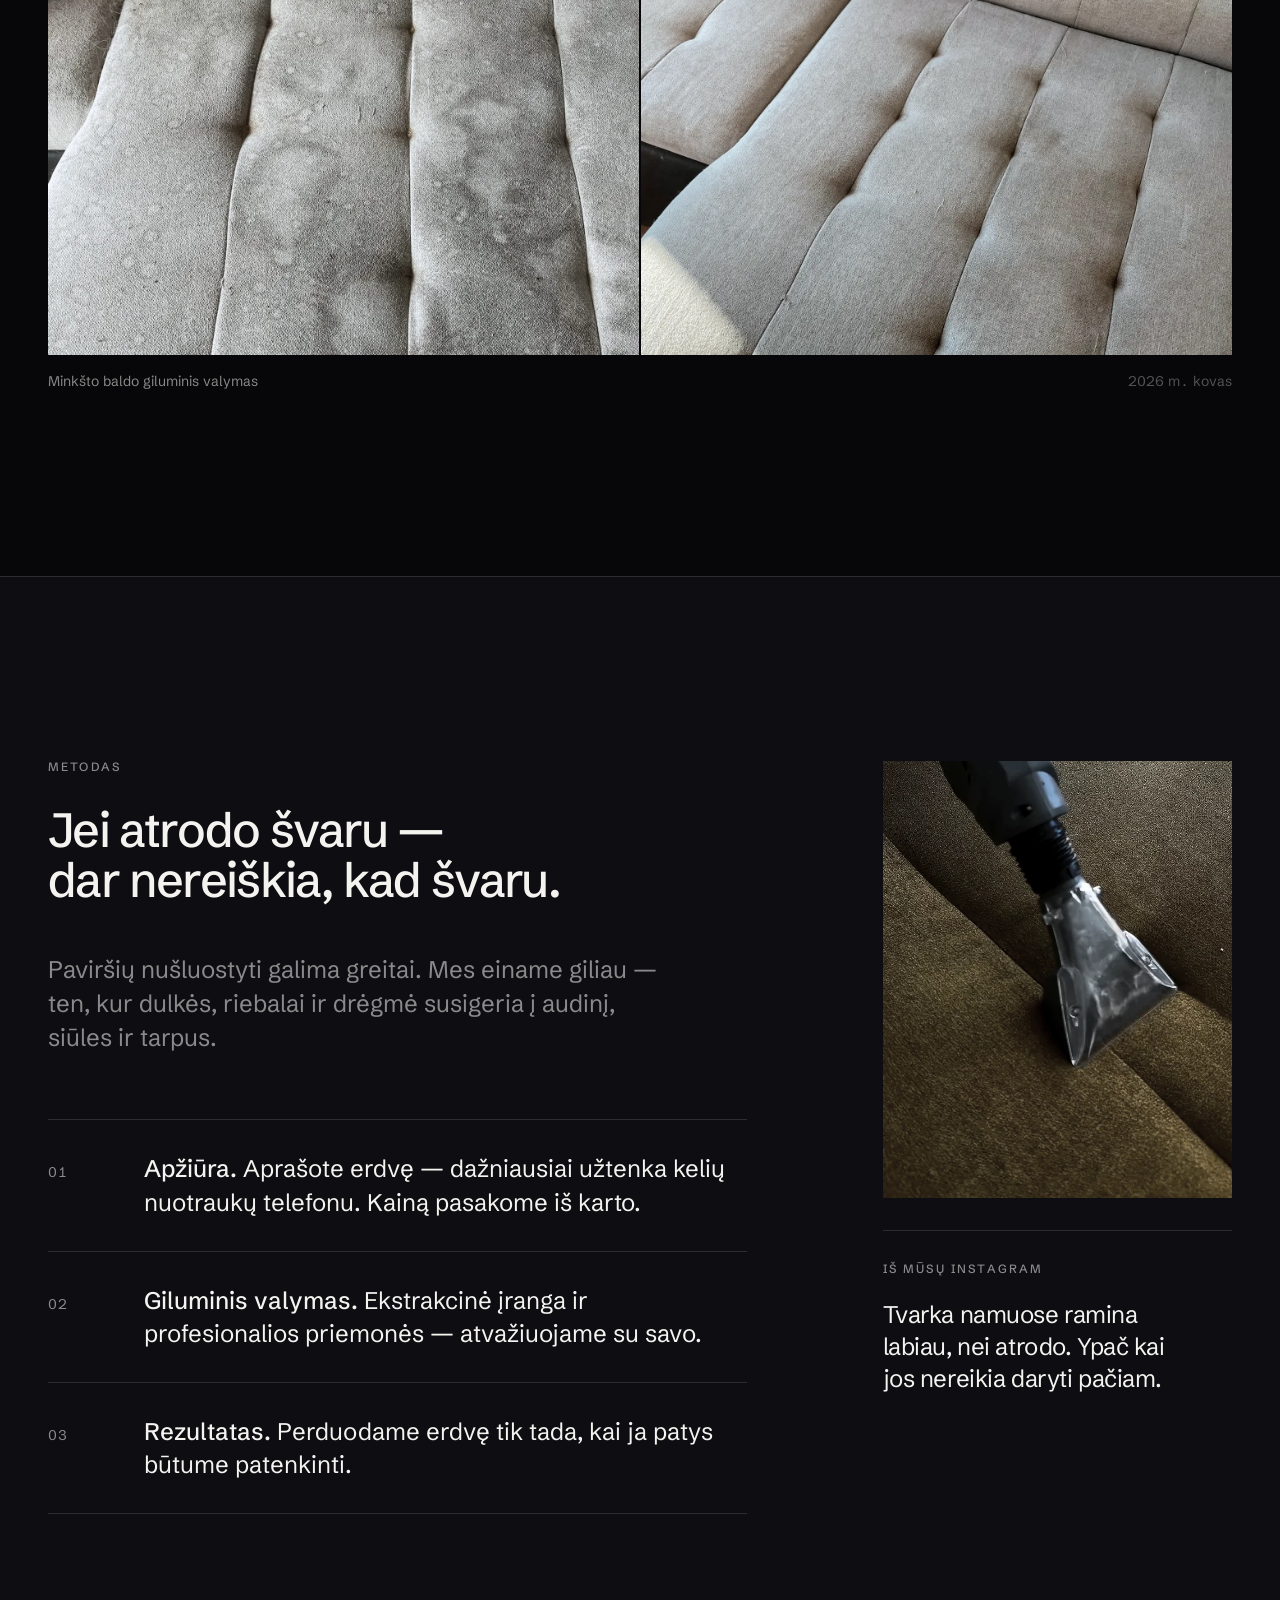
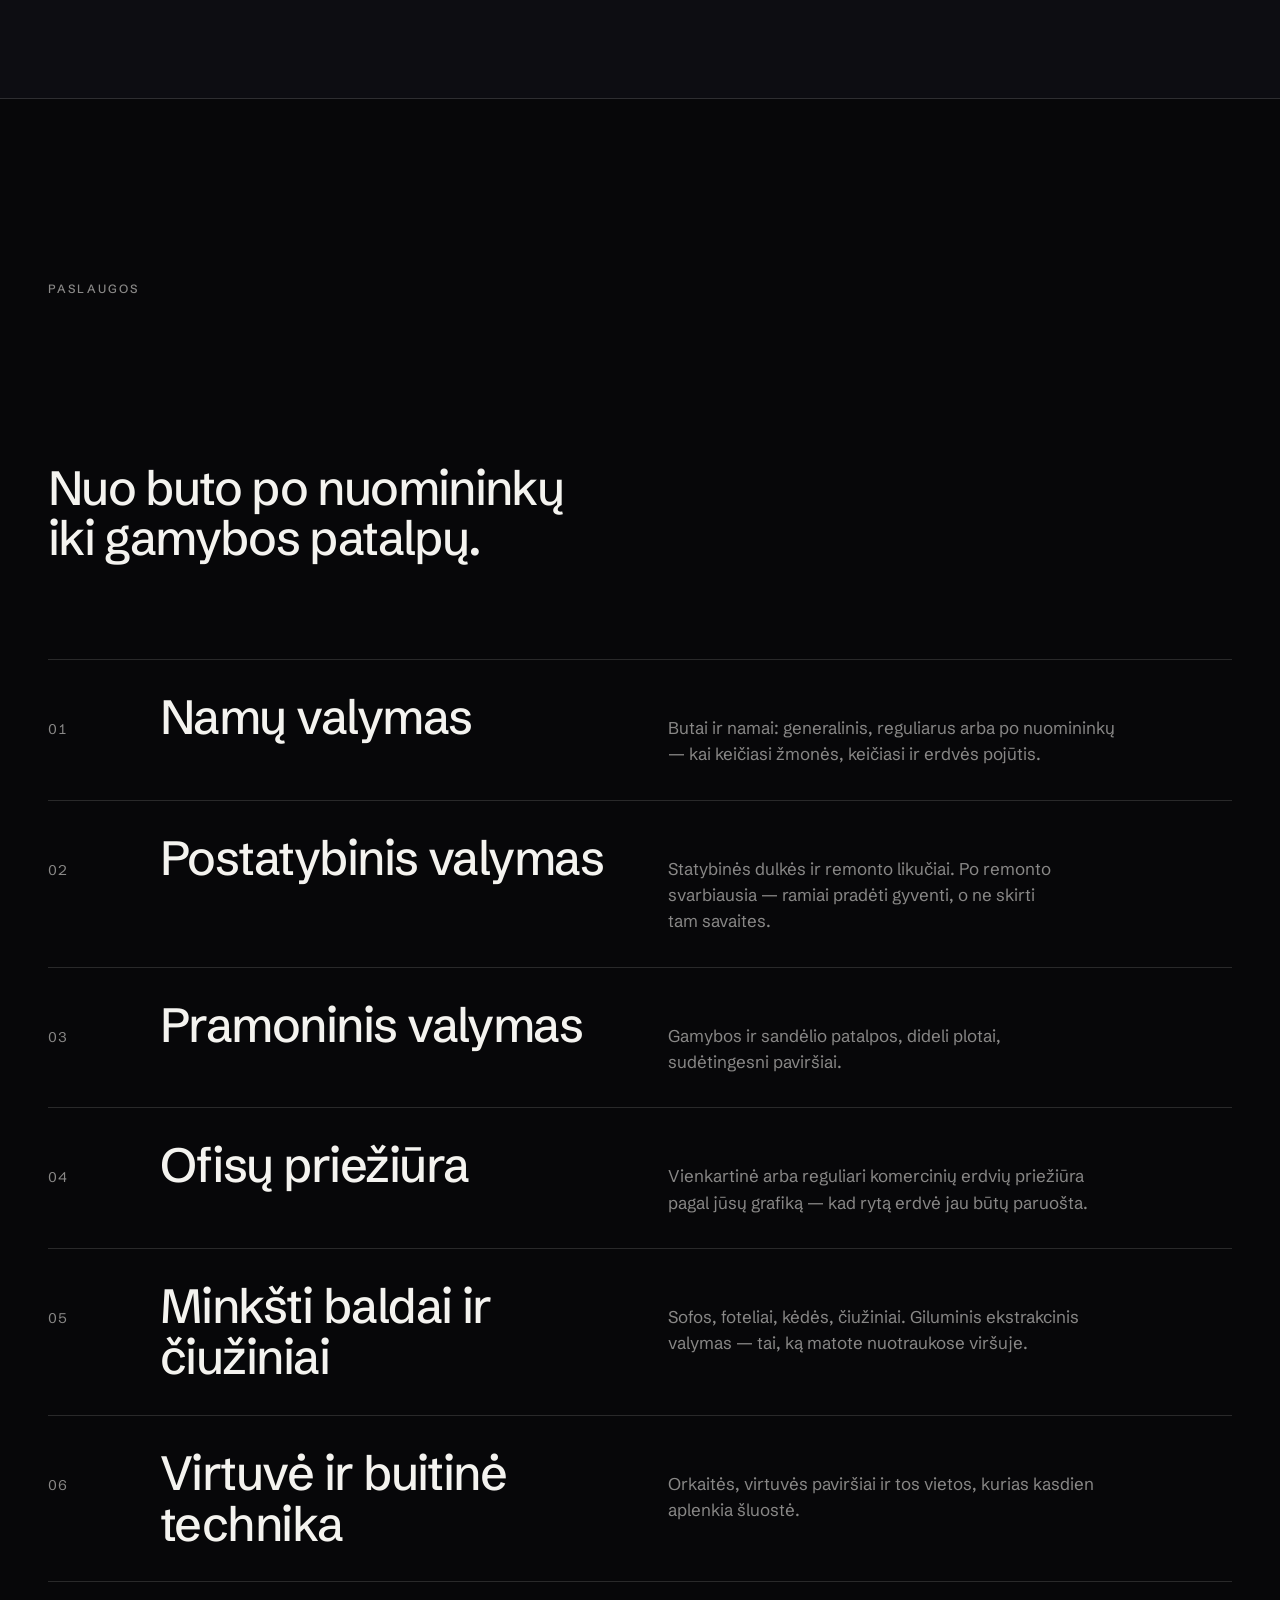
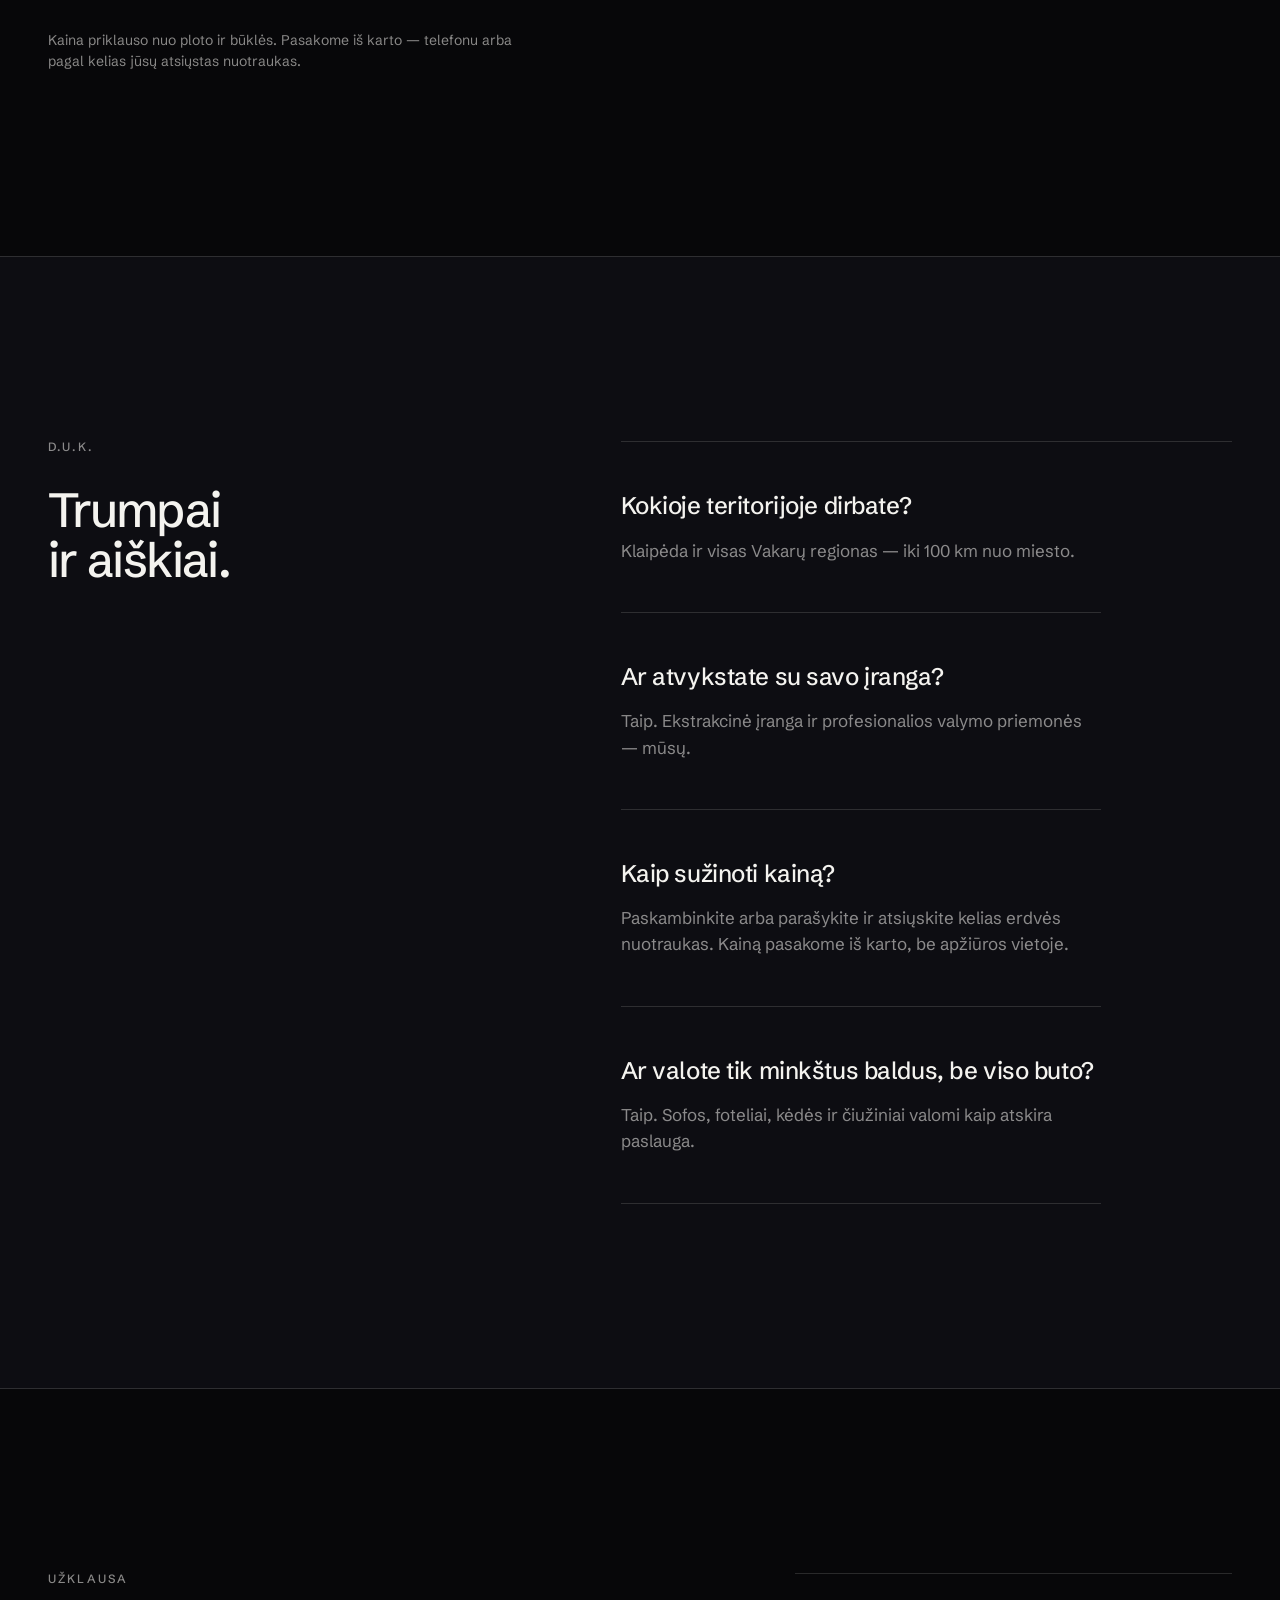
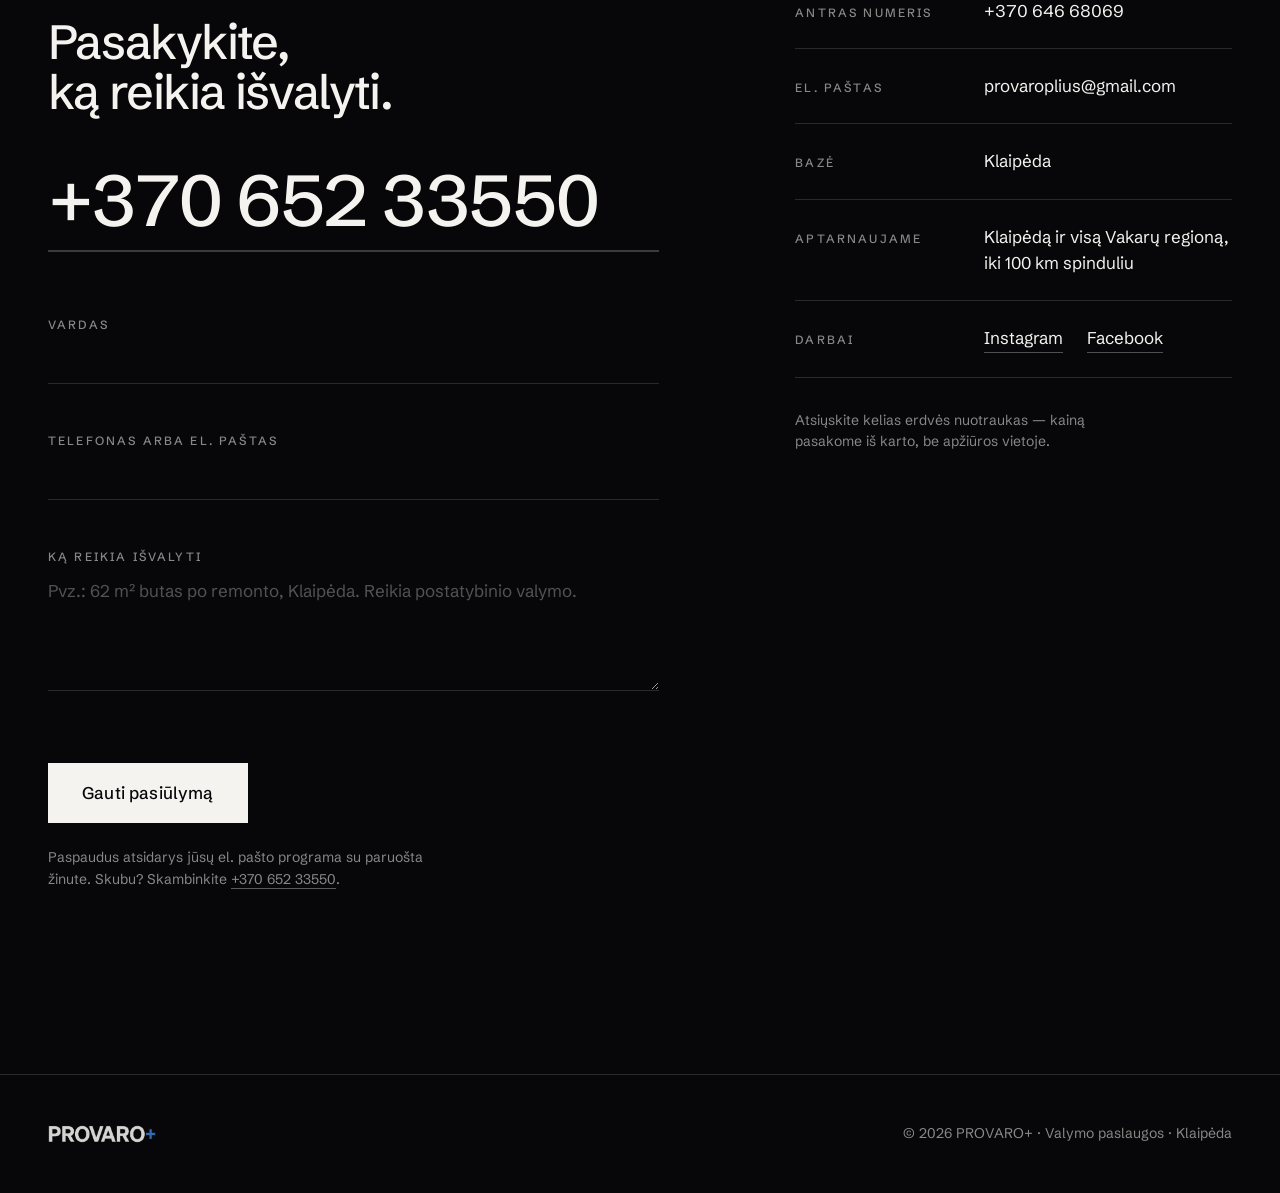
==== commit 3807a9a7: "Back to the approved layout; drop the scroll slider after the hero Darbai returns as the single hone" ====
--- a/index.html
+++ b/index.html
@@ -48,8 +48,8 @@
       <img src="/assets/logo-white.png" alt="PROVARO+" width="685" height="116">
     </a>
     <nav class="nav__links" aria-label="Pagrindinis meniu">
+      <a href="#darbai">Darbai</a>
       <a href="#paslaugos">Paslaugos</a>
-      <a href="#metodas">Metodas</a>
       <a href="#duk">D.U.K.</a>
       <a href="#kontaktai">Kontaktai</a>
     </nav>
@@ -93,9 +93,38 @@
   </section>
 
 
+  <!-- ═══ PROOF ═══ -->
+  <section class="sec proof" id="darbai">
+    <div class="wrap">
+      <div class="sec__head">
+        <p class="lbl" data-rise>Darbai · iš mūsų pačių objektų</p>
+        <h2 class="msk" data-msk>
+          <span class="ln"><span>Rezultatas visada</span></span>
+          <span class="ln"><span>matosi gale.</span></span>
+        </h2>
+        <p class="sec__note">Visos nuotraukos — iš mūsų pačių objektų. Nieko neperpiešėme: sulyginome tik apšvietimą, kad porose matytųsi audinys, o ne kambario šviesa.</p>
+      </div>
+
+      <figure class="dip">
+        <div class="dip__bar" aria-hidden="true"><span>Prieš</span><span>Po</span></div>
+        <div class="dip__pair">
+          <div class="dip__half" data-bloom>
+            <img src="/assets/img/sofa2-pries.webp" alt="Šviesi sofa prieš valymą — matomos dėmės ir įsigėrusi drėgmė" width="1440" height="1080" loading="lazy" decoding="async">
+            <span class="dip__tag" aria-hidden="true">Prieš</span>
+          </div>
+          <div class="dip__half dip__half--po" data-bloom>
+            <img src="/assets/img/sofa2-po.webp" alt="Ta pati sofa po giluminio valymo — audinys tolygiai šviesus, dėmių nebėra" width="1440" height="1080" loading="lazy" decoding="async">
+            <span class="dip__tag" aria-hidden="true">Po</span>
+          </div>
+        </div>
+        <figcaption><span>Minkšto baldo giluminis valymas</span><span>2026 m. kovas</span></figcaption>
+      </figure>
+
+    </div>
+  </section>
 
   <!-- ═══ METHOD ═══ -->
-  <section class="sec method" id="metodas">
+  <section class="sec method">
     <div class="wrap method__in">
       <div class="method__text">
         <p class="lbl" data-rise>Metodas</p>
@@ -117,34 +146,21 @@
     </div>
   </section>
 
-  <!-- ═══ SERVICES — the index is the page; real photos answer the rows ═══ -->
+  <!-- ═══ SERVICES ═══ -->
   <section class="sec services" id="paslaugos">
     <div class="wrap">
       <div class="sec__head">
         <p class="lbl" data-rise>Paslaugos</p>
-        <h2 class="msk" data-msk>
-          <span class="ln"><span>Nuo buto po nuomininkų</span></span>
-          <span class="ln"><span>iki gamybos patalpų.</span></span>
-        </h2>
-        <p class="sec__note">Nuotraukos — iš mūsų pačių objektų Klaipėdoje ir Vakarų regione. Jokio nuotraukų banko.</p>
-      </div>
-      <div class="srv-split">
-        <ul class="srv">
-          <li data-rise data-media="0"><span class="srv__n">01</span><div><h3>Namų valymas</h3><p>Butai ir namai: generalinis, reguliarus arba po nuomininkų — kai keičiasi žmonės, keičiasi ir erdvės pojūtis.</p></div></li>
-          <li data-rise data-media="1"><span class="srv__n">02</span><div><h3>Postatybinis valymas</h3><p>Statybinės dulkės ir remonto likučiai. Po remonto svarbiausia — ramiai pradėti gyventi, o ne skirti tam savaites.</p></div></li>
-          <li data-rise><span class="srv__n">03</span><div><h3>Pramoninis valymas</h3><p>Gamybos ir sandėlio patalpos, dideli plotai, sudėtingesni paviršiai.</p></div></li>
-          <li data-rise><span class="srv__n">04</span><div><h3>Ofisų priežiūra</h3><p>Vienkartinė arba reguliari komercinių erdvių priežiūra pagal jūsų grafiką — kad rytą erdvė jau būtų paruošta.</p></div></li>
-          <li data-rise data-media="2"><span class="srv__n">05</span><div><h3>Minkšti baldai ir čiužiniai</h3><p>Sofos, foteliai, kėdės, čiužiniai. Giluminis ekstrakcinis ir cheminis valymas.</p></div></li>
-          <li data-rise><span class="srv__n">06</span><div><h3>Virtuvė ir buitinė technika</h3><p>Orkaitės, virtuvės paviršiai ir tos vietos, kurias kasdien aplenkia šluostė.</p></div></li>
-        </ul>
-        <div class="srv__media" data-bloom aria-hidden="true">
-          <div class="srv__frame">
-            <img class="srv__plate is-on" src="/assets/img/g-sofa.webp" alt="" width="1440" height="1920" loading="lazy" decoding="async">
-            <img class="srv__plate" src="/assets/img/g-team.webp" alt="" width="780" height="1040" loading="lazy" decoding="async">
-            <img class="srv__plate" src="/assets/img/g-kede.webp" alt="" width="1440" height="1920" loading="lazy" decoding="async">
-          </div>
-        </div>
-      </div>
+        <h2 data-rise>Nuo buto po nuomininkų<br>iki gamybos patalpų.</h2>
+      </div>
+      <ul class="srv">
+        <li data-rise><span class="srv__n">01</span><h3>Namų valymas</h3><p>Butai ir namai: generalinis, reguliarus arba po nuomininkų — kai keičiasi žmonės, keičiasi ir erdvės pojūtis.</p></li>
+        <li data-rise><span class="srv__n">02</span><h3>Postatybinis valymas</h3><p>Statybinės dulkės ir remonto likučiai. Po remonto svarbiausia — ramiai pradėti gyventi, o ne skirti tam savaites.</p></li>
+        <li data-rise><span class="srv__n">03</span><h3>Pramoninis valymas</h3><p>Gamybos ir sandėlio patalpos, dideli plotai, sudėtingesni paviršiai.</p></li>
+        <li data-rise><span class="srv__n">04</span><h3>Ofisų priežiūra</h3><p>Vienkartinė arba reguliari komercinių erdvių priežiūra pagal jūsų grafiką — kad rytą erdvė jau būtų paruošta.</p></li>
+        <li data-rise><span class="srv__n">05</span><h3>Minkšti baldai ir čiužiniai</h3><p>Sofos, foteliai, kėdės, čiužiniai. Giluminis ekstrakcinis valymas — tai, ką matote nuotraukose viršuje.</p></li>
+        <li data-rise><span class="srv__n">06</span><h3>Virtuvė ir buitinė technika</h3><p>Orkaitės, virtuvės paviršiai ir tos vietos, kurias kasdien aplenkia šluostė.</p></li>
+      </ul>
       <p class="note" data-rise>Kaina priklauso nuo ploto ir būklės. Pasakome iš karto — telefonu arba pagal kelias jūsų atsiųstas nuotraukas.</p>
     </div>
   </section>
--- a/styles.css
+++ b/styles.css
@@ -2,7 +2,7 @@
    PROVARO+ — Klaipėda
    Luxurious black. One typeface, 6 sizes, 1 accent.
    Motion: deep and unhurried — 2 curves, choreographed reveals,
-   photography-led — no gimmicks; the work carries the page.
+   photography-led; the work carries the page.
    ══════════════════════════════════════════════════════════ */
 
 :root{
@@ -157,6 +157,25 @@
   background:rgba(244,243,239,.35);transition:background var(--d1) var(--e1)}
 .tel-inline:hover::after{background:var(--paper)}
 
+/* ── proof pairs ──────────────────────────────────────── */
+.dip{margin-bottom:var(--s8)}
+.dip:last-of-type{margin-bottom:0}
+.dip__bar{display:grid;grid-template-columns:1fr 1fr;gap:2px;
+  padding-bottom:var(--s2);margin-bottom:var(--s2);border-bottom:1px solid var(--line);
+  font-size:var(--t6);letter-spacing:.18em;text-transform:uppercase;font-weight:500;color:var(--dim)}
+.dip__bar span:last-child{color:var(--accent)}
+.dip__pair{display:grid;grid-template-columns:1fr 1fr;gap:2px}
+.dip__half{position:relative;overflow:hidden}
+.dip__half img{width:100%;transition:transform 800ms var(--e1)}
+.dip__half:hover img{transform:scale(1.03)}
+.dip__tag{position:absolute;top:0;left:0;background:rgba(7,7,9,.85);color:var(--paper);
+  padding:11px 18px;font-size:var(--t6);letter-spacing:.18em;text-transform:uppercase;font-weight:500;
+  display:none}
+.dip__half--po .dip__tag{color:var(--accent)}
+.dip figcaption{margin-top:var(--s2);font-size:var(--t5);color:var(--dim);
+  display:flex;justify-content:space-between;gap:var(--s4)}
+.dip figcaption span+span{color:var(--faint);font-variant-numeric:tabular-nums}
+
 /* ── method ───────────────────────────────────────────── */
 .method{background:var(--surface);border-block:1px solid var(--line)}
 .method__in{display:grid;grid-template-columns:minmax(0,8fr) minmax(0,4fr);gap:var(--s8)}
@@ -175,23 +194,17 @@
 .aside-line{margin-top:var(--s3);max-width:360px;font-size:var(--t3);line-height:1.34;
   letter-spacing:-.018em;text-wrap:balance}
 
-/* ── services — the index answers with real photographs ── */
-.srv-split{display:grid;grid-template-columns:minmax(0,7fr) minmax(0,4fr);gap:var(--s8);align-items:start}
+/* ── services ─────────────────────────────────────────── */
 .srv{border-top:1px solid var(--line)}
-.srv li{display:grid;grid-template-columns:64px 1fr;gap:var(--s4);
-  padding-block:var(--s4);border-bottom:1px solid var(--line);
+.srv li{display:grid;grid-template-columns:64px minmax(0,460px) minmax(0,1fr);gap:var(--s5);
+  padding-block:var(--s4);border-bottom:1px solid var(--line);align-items:baseline;
   transition:background var(--d2) var(--e1)}
 .srv li:hover{background:rgba(244,243,239,.025)}
-.srv__n{font-size:var(--t5);color:var(--dim);font-variant-numeric:tabular-nums;letter-spacing:.1em;padding-top:9px;
+.srv__n{font-size:var(--t5);color:var(--dim);font-variant-numeric:tabular-nums;letter-spacing:.1em;
   transition:color var(--d1) var(--e1)}
 .srv li:hover .srv__n{color:var(--accent)}
 .srv h3{font-size:var(--t2);line-height:1.06;letter-spacing:-.032em;font-weight:500}
-.srv p{color:var(--dim);max-width:46ch;font-size:var(--t4);margin-top:10px}
-.srv__media{position:sticky;top:calc(var(--nav-h) + var(--s4))}
-.srv__frame{position:relative;aspect-ratio:3/4;overflow:hidden}
-.srv__plate{position:absolute;inset:0;width:100%;height:100%;object-fit:cover;
-  opacity:0;transition:opacity 480ms linear}
-.srv__plate.is-on{opacity:1}
+.srv p{color:var(--dim);max-width:46ch;font-size:var(--t4)}
 .services .note{margin-top:var(--s5)}
 
 /* ── faq ──────────────────────────────────────────────── */
@@ -299,17 +312,19 @@
   .hero__act .tel-inline{align-self:flex-start}
   .hero__meta{margin-top:var(--s4);padding-top:var(--s3);gap:10px var(--s3);font-size:var(--t6)}
 
-  .srv-split{grid-template-columns:1fr}
-  .srv__media{display:none}
-  .services .sec__note{display:none}
-
+
+  .dip__bar{display:none}
+  .dip__tag{display:block}
+  .dip__pair{grid-template-columns:1fr;gap:8px}
+  .dip figcaption{flex-direction:column;gap:4px}
+  .dip{margin-bottom:var(--s7)}
+  .dip figcaption{flex-direction:column;gap:6px}
 
   .method__in,.faq__in,.contact__in{grid-template-columns:1fr;gap:var(--s6)}
   .method__aside figure,.aside-line{max-width:none}
   .steps li{grid-template-columns:48px 1fr;gap:var(--s2)}
-  .srv li{padding-block:var(--s4);grid-template-columns:40px minmax(0,1fr);gap:var(--s2)}
+  .srv li{padding-block:var(--s4);grid-template-columns:40px minmax(0,1fr)}
   .srv h3{font-size:var(--t3);letter-spacing:-.02em}
-  .srv p{margin-top:6px}
   .sec__head{margin-bottom:var(--s6);grid-template-columns:1fr;gap:var(--s4)}
   .sec__note{grid-column:1}
   .tel-hero{font-size:var(--t2);white-space:nowrap}
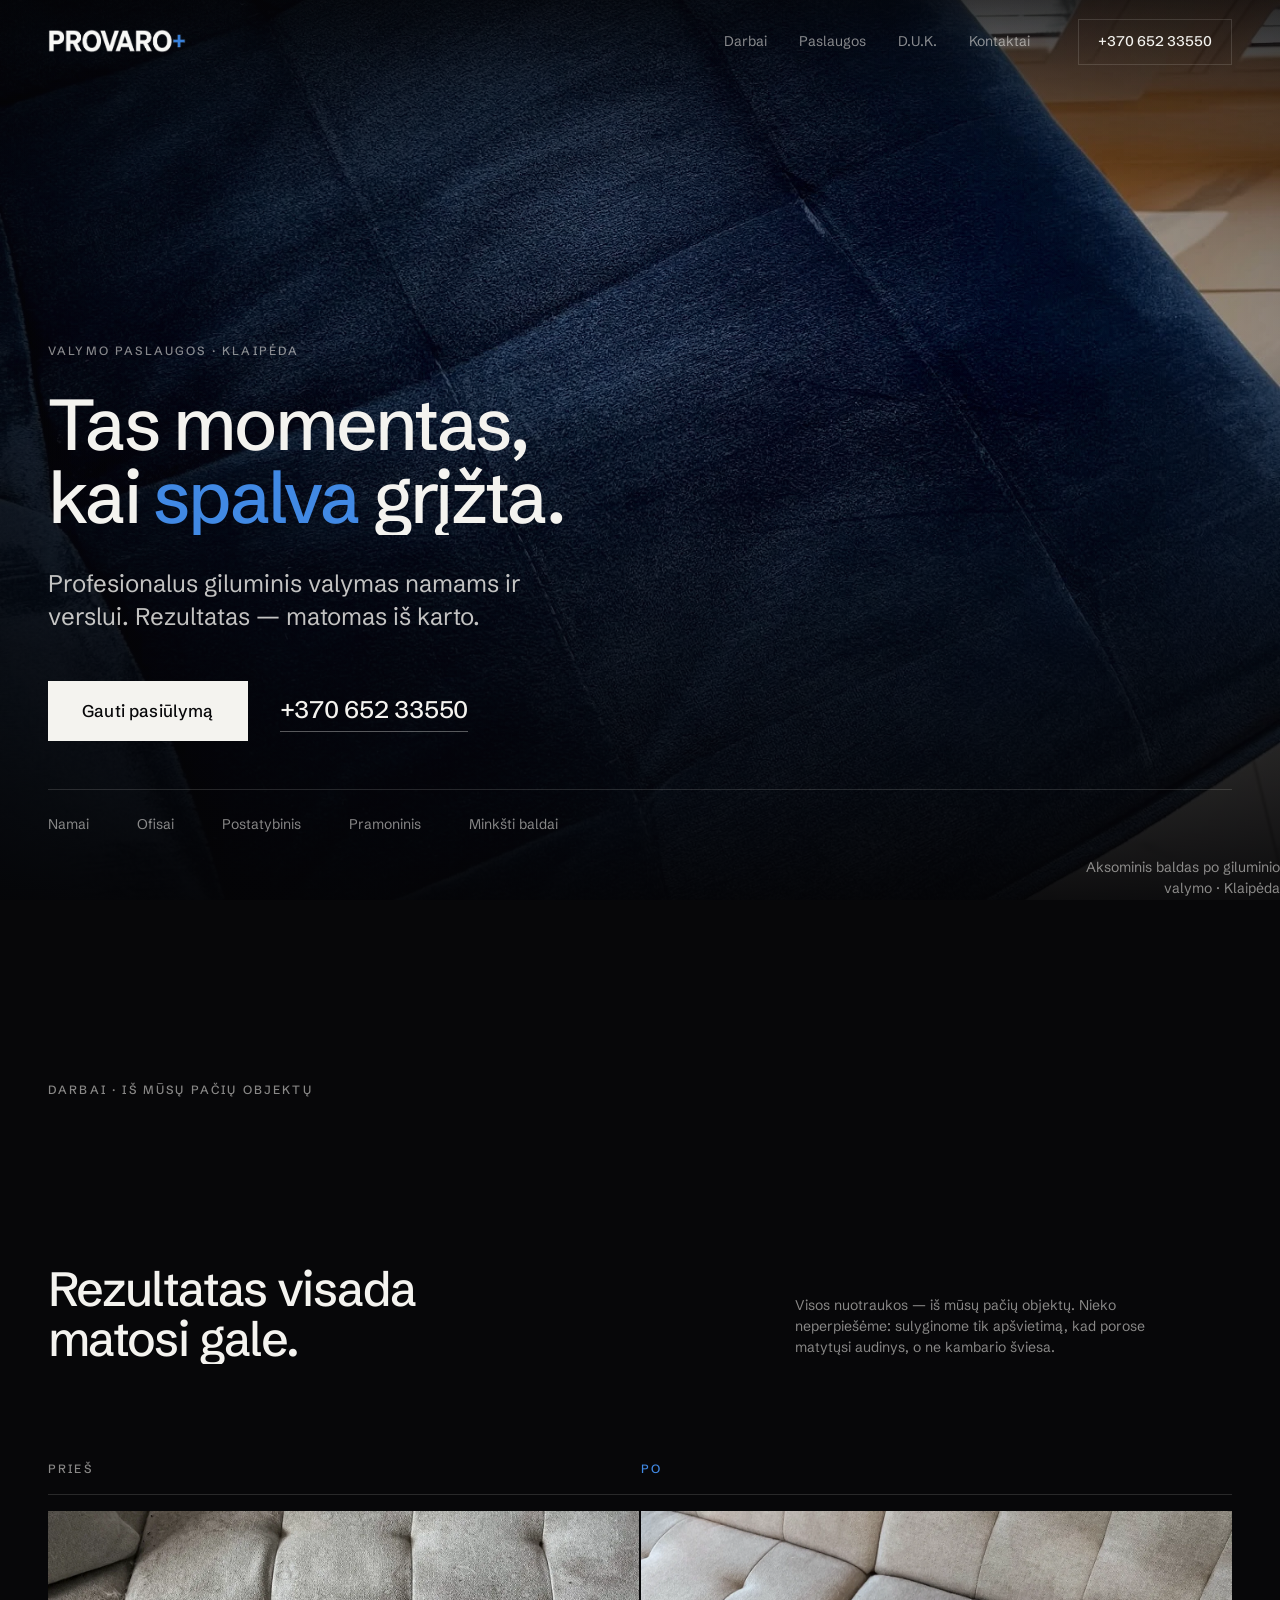
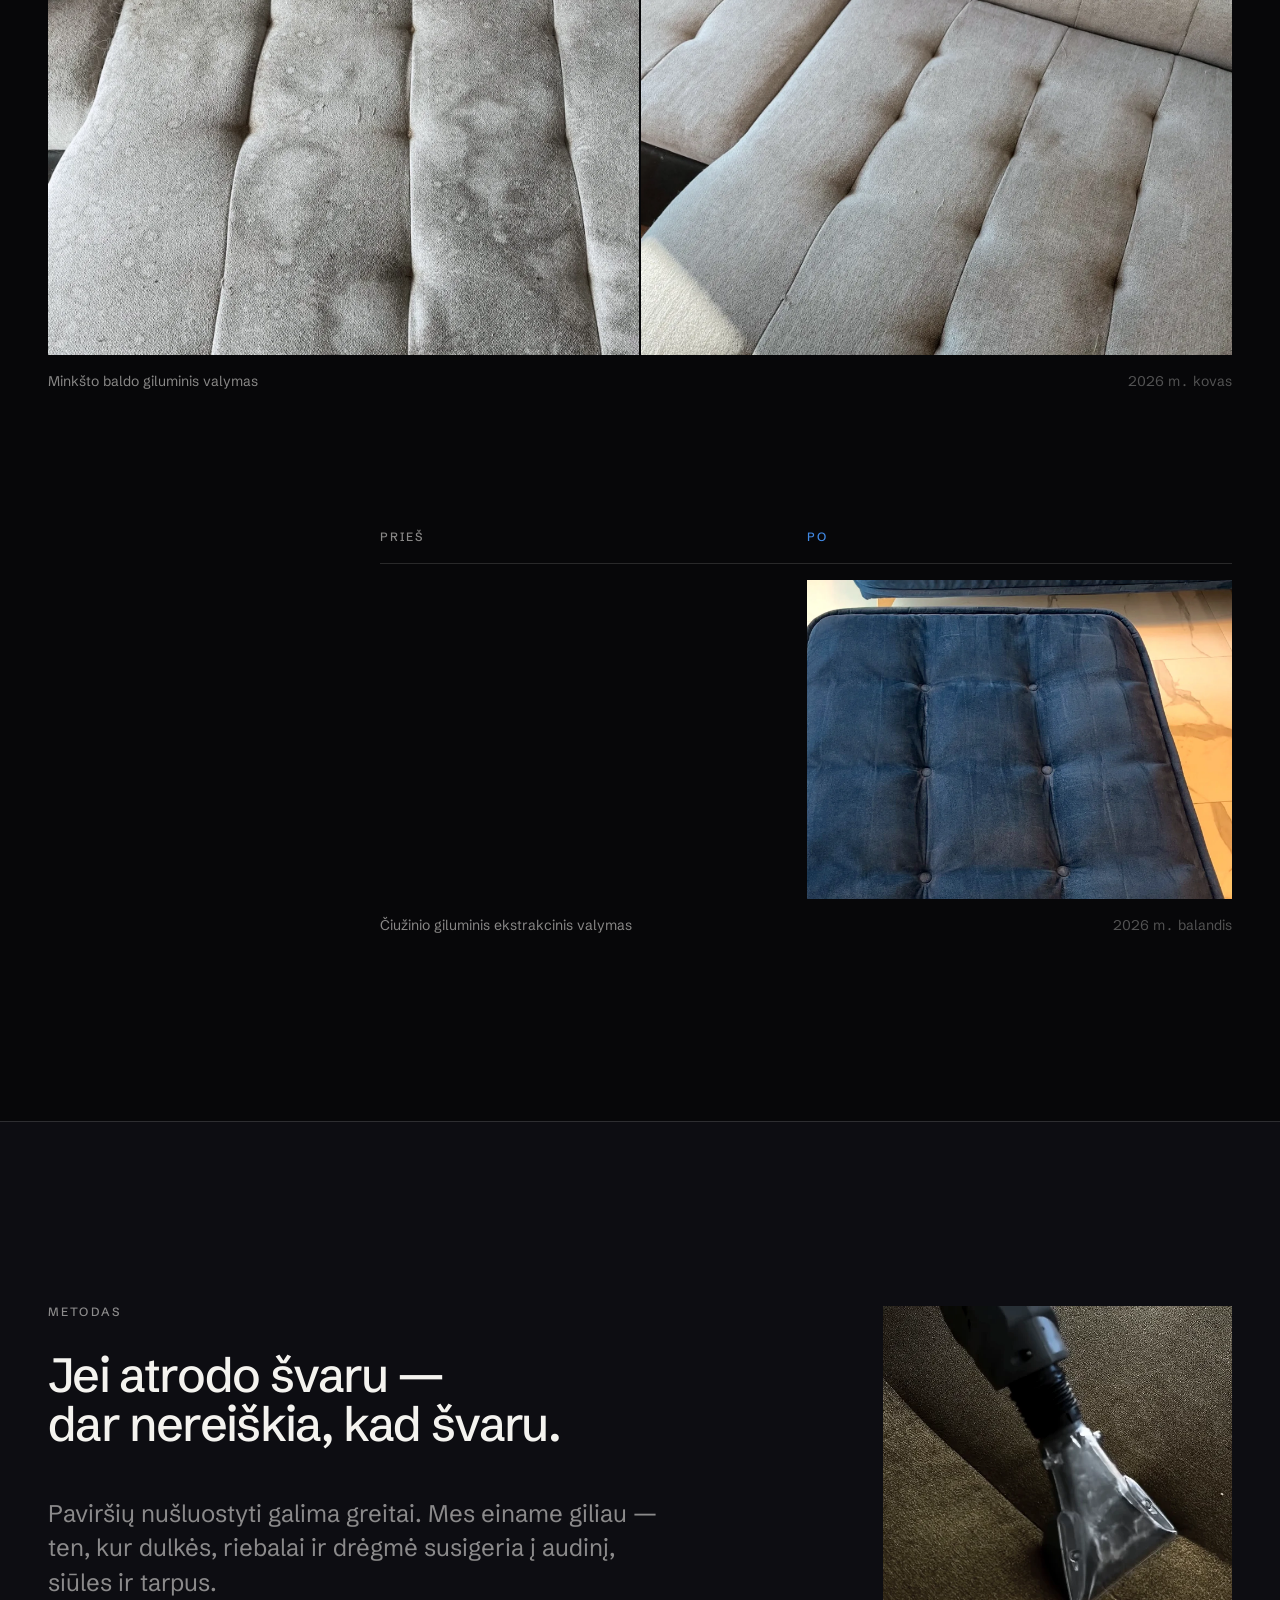
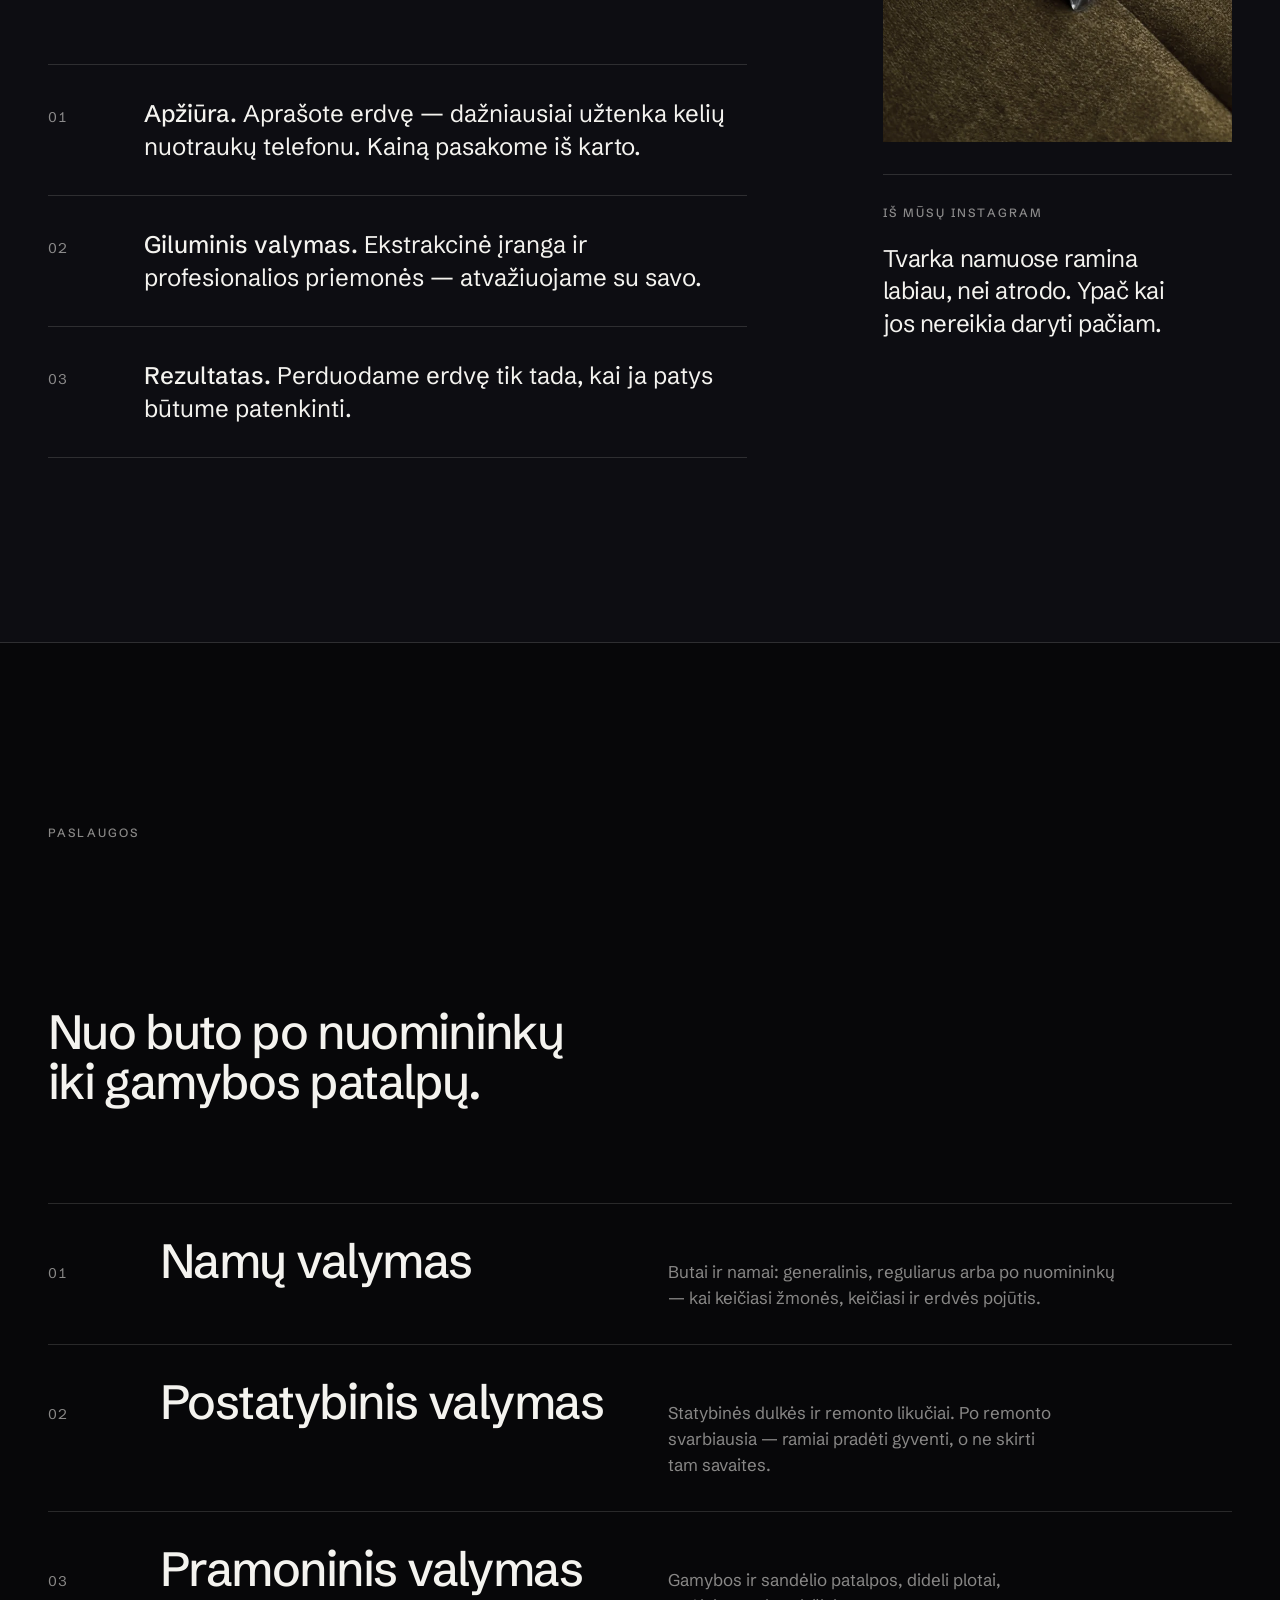
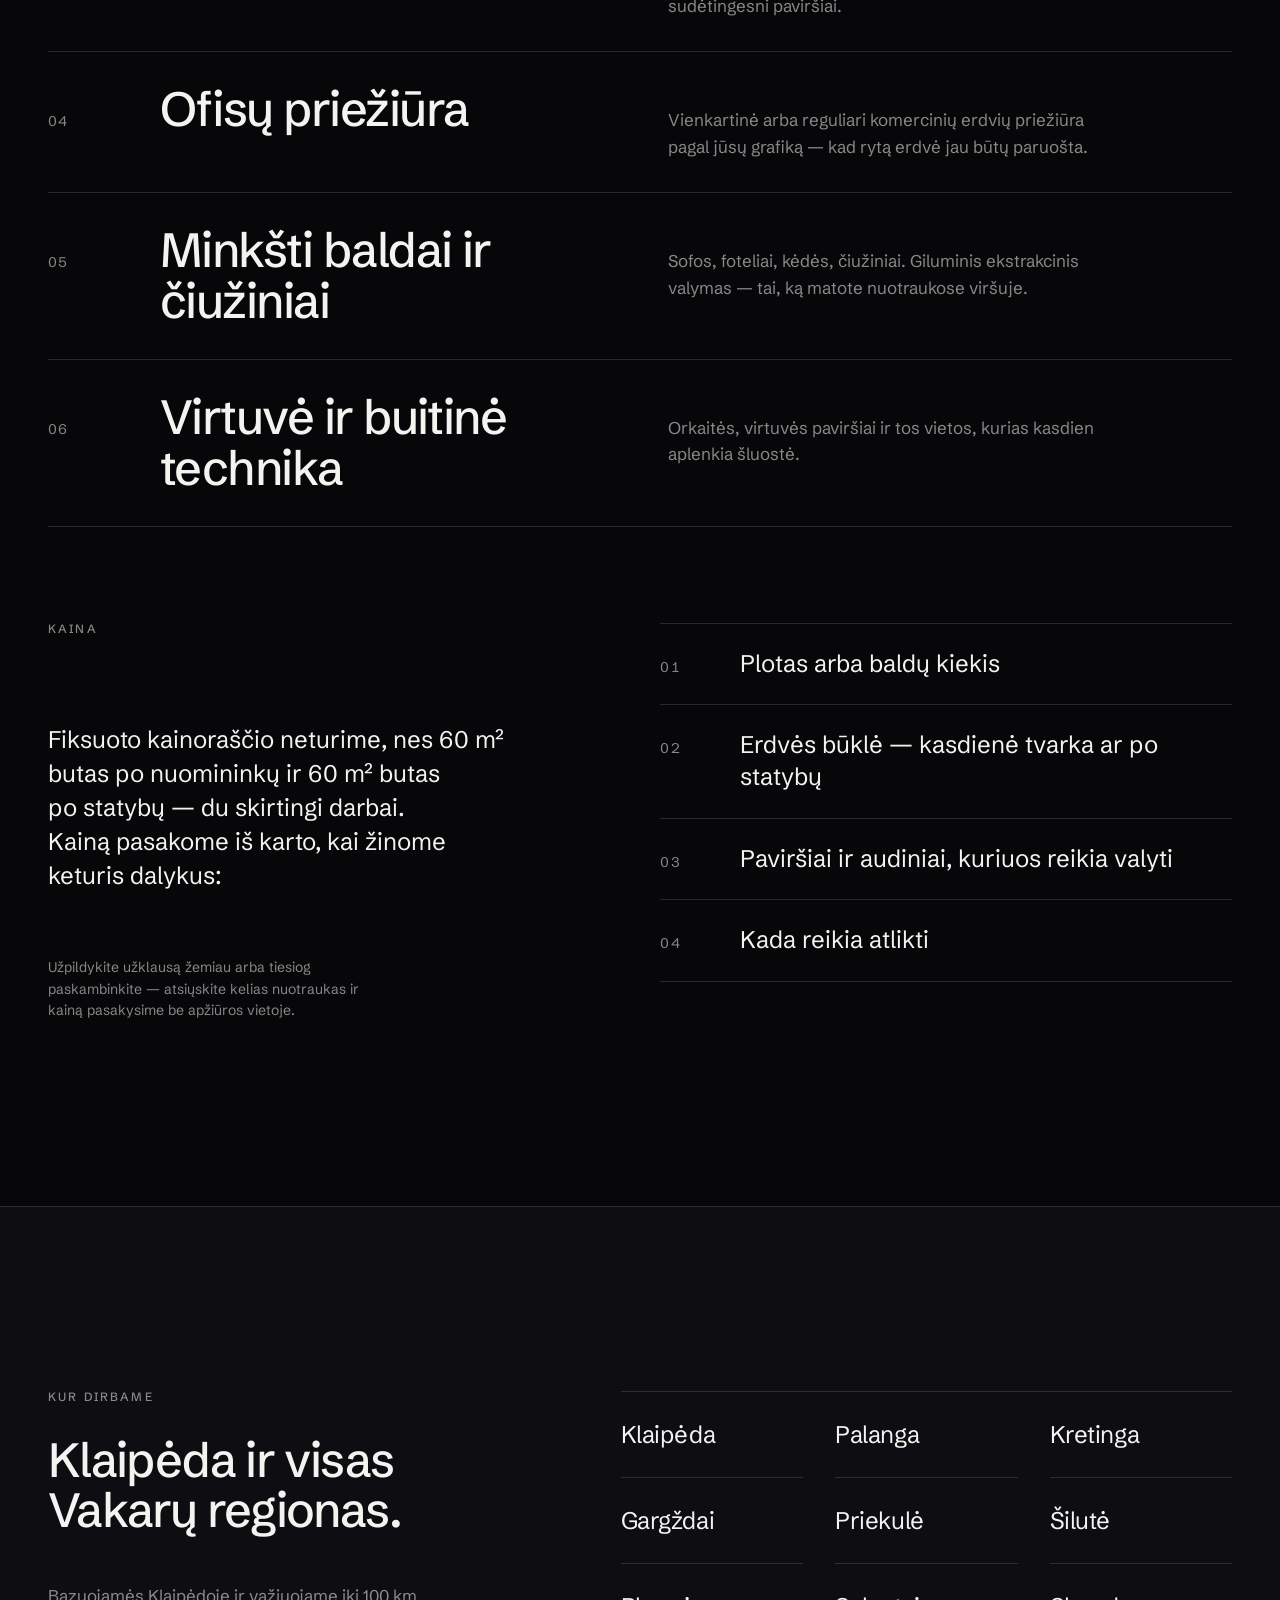
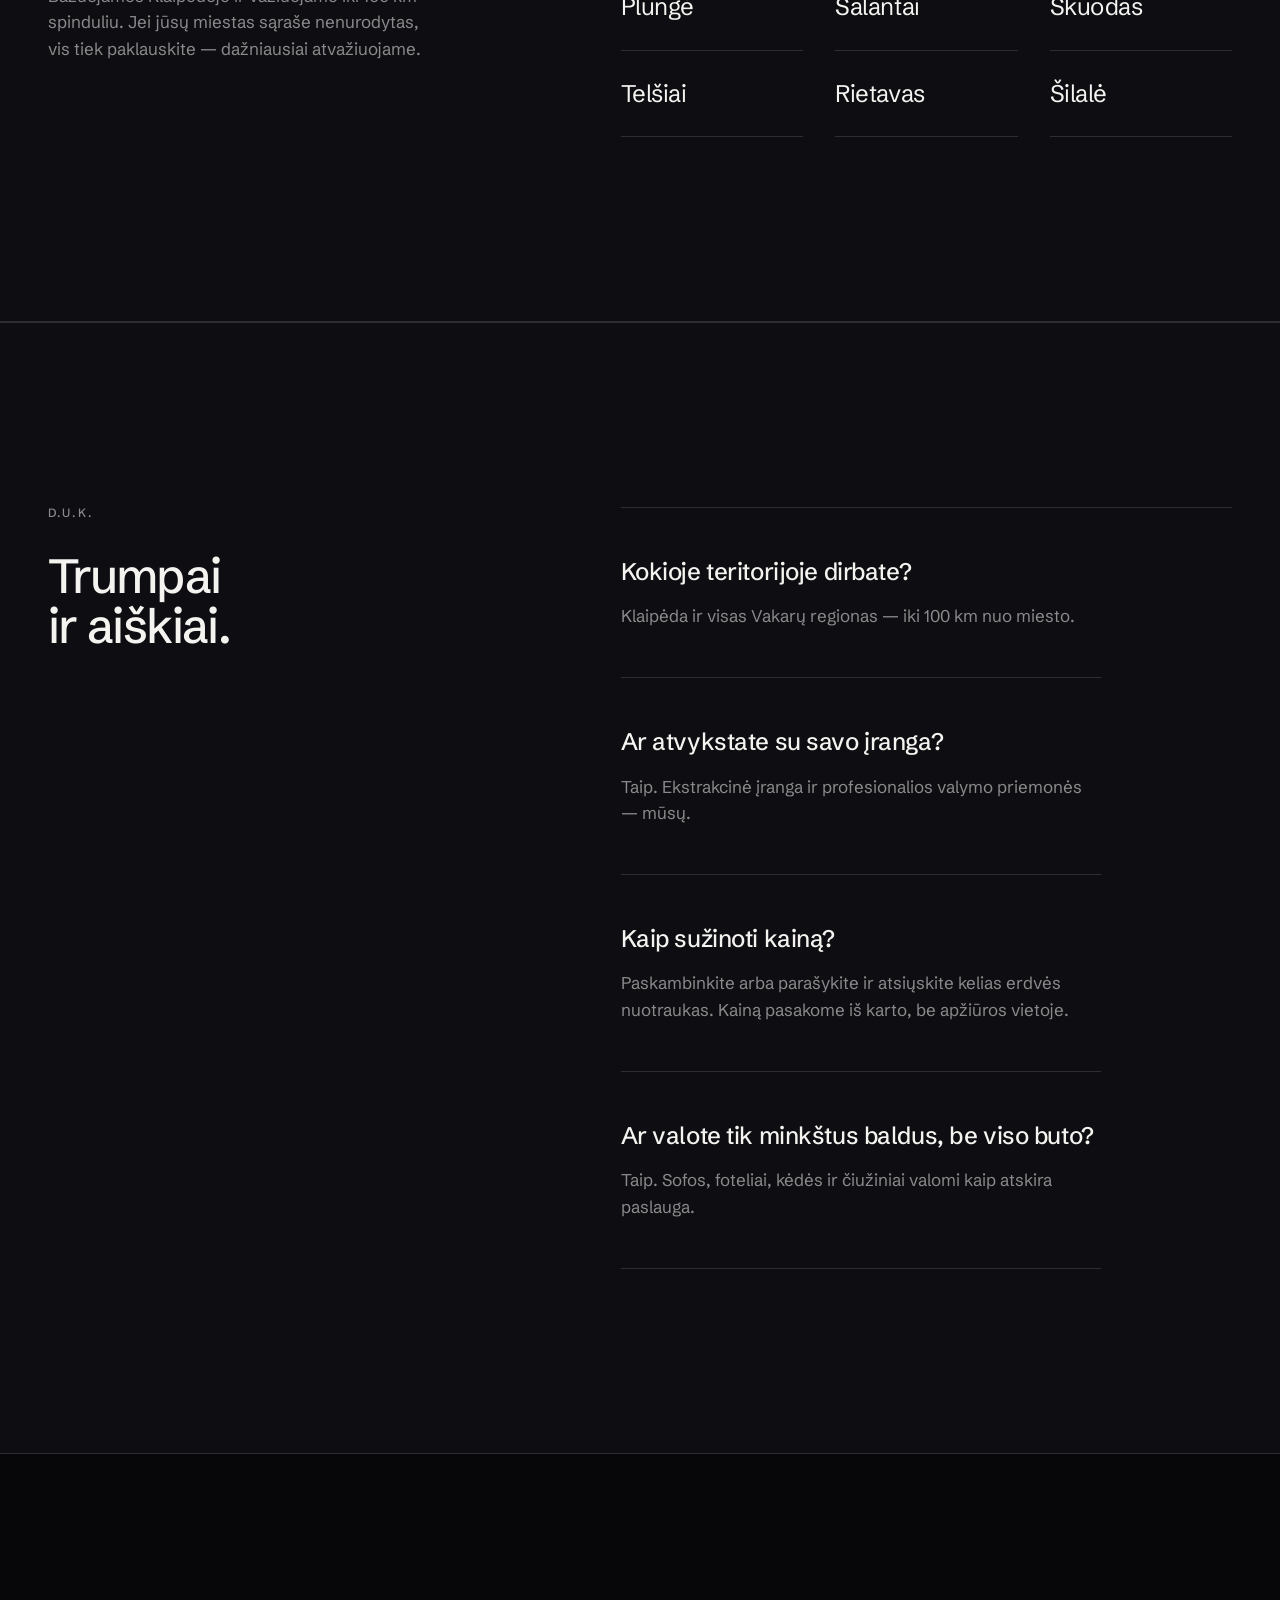
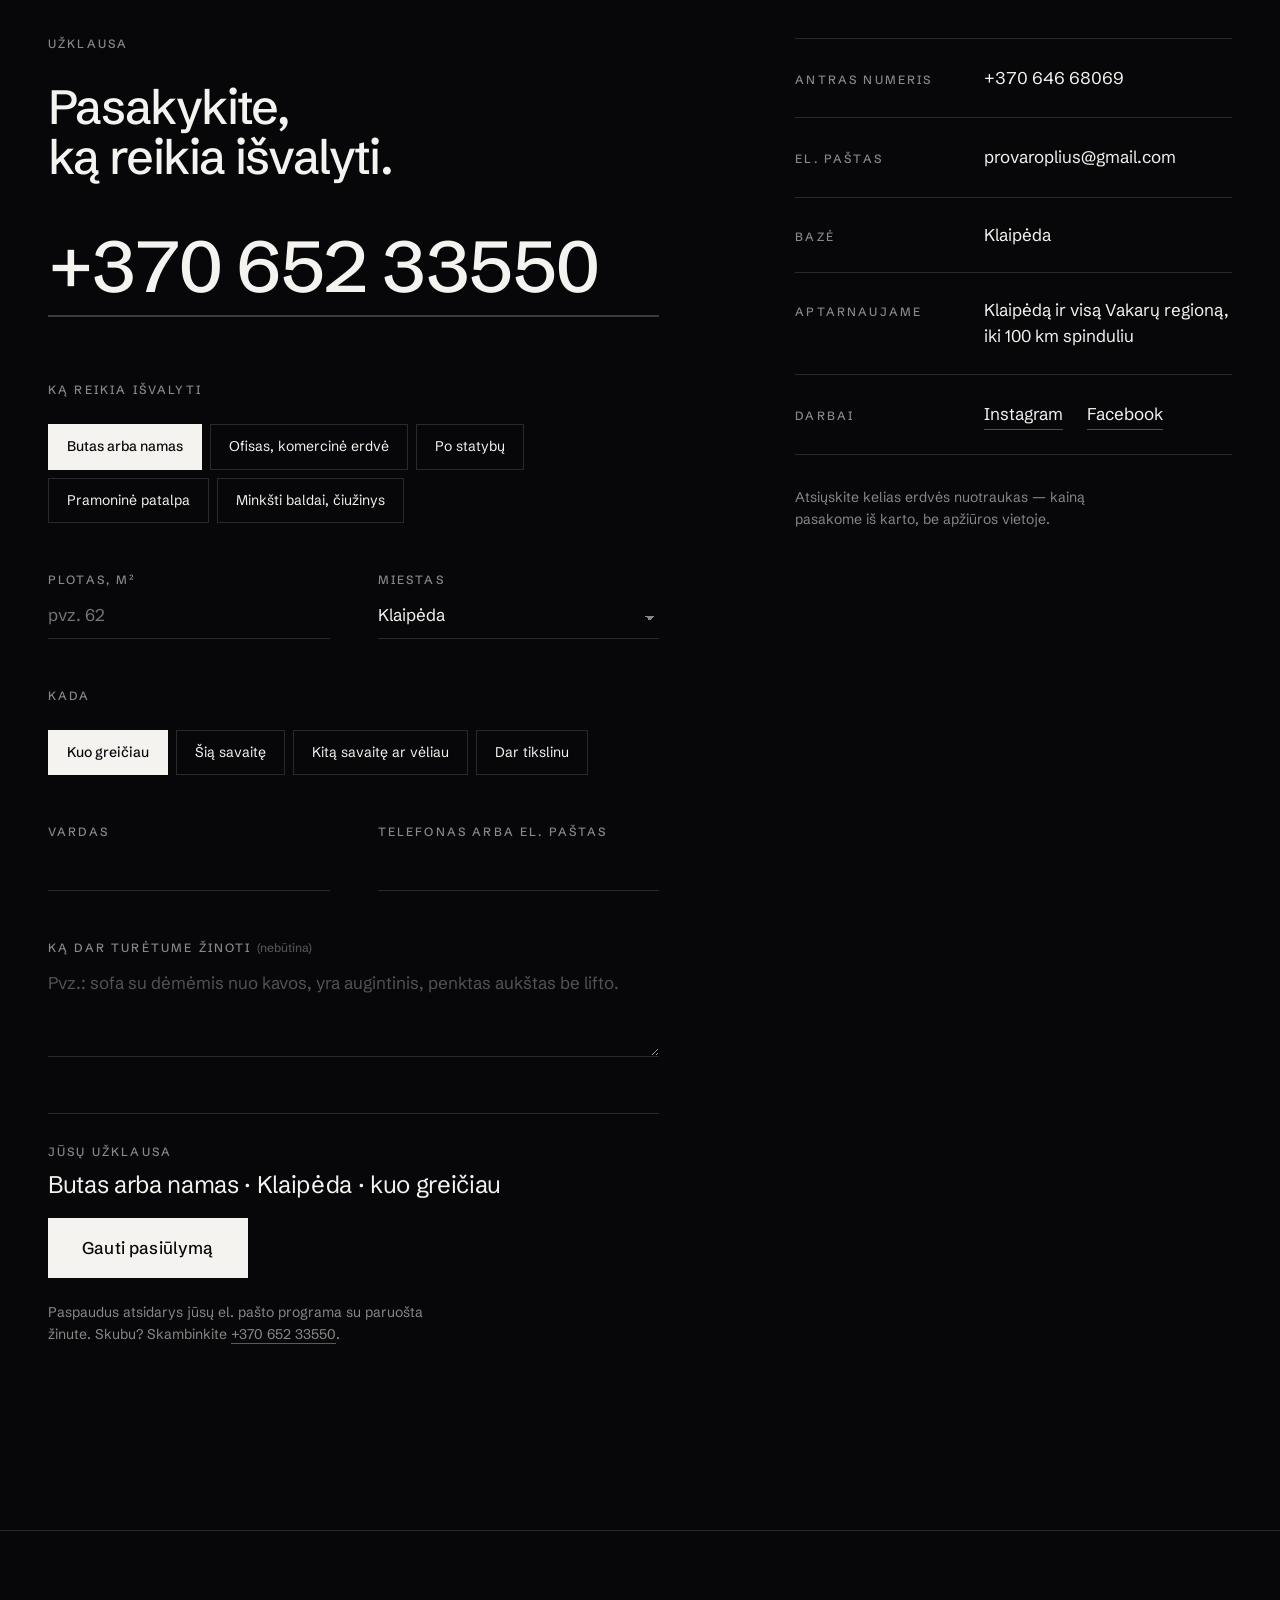
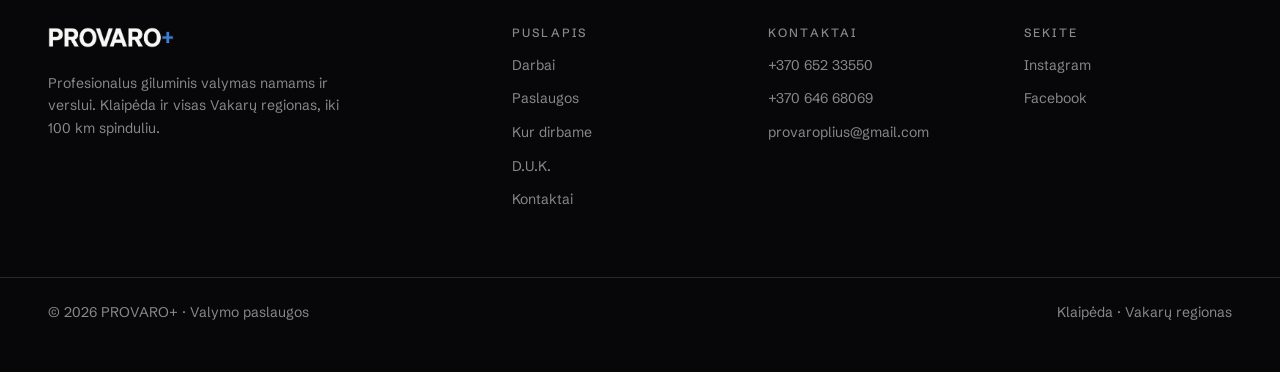
==== commit 194f47d5: "Complete the site: second pair, price logic, coverage, real inquiry flow - Darbai gains the second g" ====
--- a/index.html
+++ b/index.html
@@ -24,18 +24,54 @@
 <script type="application/ld+json">
 {
   "@context": "https://schema.org",
-  "@type": "HomeAndConstructionBusiness",
-  "additionalType": "https://schema.org/ProfessionalService",
-  "name": "PROVARO+",
-  "alternateName": "Provaro Plius",
-  "description": "Profesionalios valymo paslaugos namams ir verslui: namų, postatybinis ir pramoninis valymas, ofisų priežiūra, minkštų baldų ir čiužinių giluminis valymas.",
-  "url": "https://provaroplius.lt/",
-  "telephone": "+37065233550",
-  "email": "provaroplius@gmail.com",
-  "image": "https://provaroplius.lt/og.jpg",
-  "areaServed": { "@type": "GeoCircle", "geoMidpoint": { "@type": "GeoCoordinates", "latitude": 55.7033, "longitude": 21.1443 }, "geoRadius": 100000 },
-  "address": { "@type": "PostalAddress", "addressLocality": "Klaipėda", "addressCountry": "LT" },
-  "sameAs": ["https://www.facebook.com/p/Provaro-61579996461359/", "https://www.instagram.com/provaroplius/"]
+  "@graph": [
+    {
+      "@type": "HomeAndConstructionBusiness",
+      "@id": "https://provaroplius.lt/#business",
+      "additionalType": "https://schema.org/ProfessionalService",
+      "name": "PROVARO+",
+      "alternateName": "Provaro Plius",
+      "description": "Profesionalios valymo paslaugos namams ir verslui: namų, postatybinis ir pramoninis valymas, ofisų priežiūra, minkštų baldų ir čiužinių giluminis valymas.",
+      "url": "https://provaroplius.lt/",
+      "telephone": "+37065233550",
+      "email": "provaroplius@gmail.com",
+      "image": "https://provaroplius.lt/og.jpg",
+      "priceRange": "$$",
+      "address": { "@type": "PostalAddress", "addressLocality": "Klaipėda", "addressRegion": "Klaipėdos apskritis", "addressCountry": "LT" },
+      "areaServed": [
+        { "@type": "GeoCircle", "geoMidpoint": { "@type": "GeoCoordinates", "latitude": 55.7033, "longitude": 21.1443 }, "geoRadius": 100000 },
+        { "@type": "City", "name": "Klaipėda" }, { "@type": "City", "name": "Palanga" },
+        { "@type": "City", "name": "Kretinga" }, { "@type": "City", "name": "Gargždai" },
+        { "@type": "City", "name": "Priekulė" }, { "@type": "City", "name": "Šilutė" },
+        { "@type": "City", "name": "Plungė" }, { "@type": "City", "name": "Salantai" },
+        { "@type": "City", "name": "Skuodas" }, { "@type": "City", "name": "Telšiai" },
+        { "@type": "City", "name": "Rietavas" }, { "@type": "City", "name": "Šilalė" }
+      ],
+      "hasOfferCatalog": {
+        "@type": "OfferCatalog",
+        "name": "Valymo paslaugos",
+        "itemListElement": [
+          { "@type": "Offer", "itemOffered": { "@type": "Service", "name": "Namų valymas", "description": "Butai ir namai: generalinis, reguliarus arba po nuomininkų." } },
+          { "@type": "Offer", "itemOffered": { "@type": "Service", "name": "Postatybinis valymas", "description": "Statybinės dulkės ir remonto likučiai po remonto." } },
+          { "@type": "Offer", "itemOffered": { "@type": "Service", "name": "Pramoninis valymas", "description": "Gamybos ir sandėlio patalpos, dideli plotai." } },
+          { "@type": "Offer", "itemOffered": { "@type": "Service", "name": "Ofisų priežiūra", "description": "Vienkartinė arba reguliari komercinių erdvių priežiūra." } },
+          { "@type": "Offer", "itemOffered": { "@type": "Service", "name": "Minkštų baldų ir čiužinių giluminis valymas", "description": "Sofos, foteliai, kėdės, čiužiniai — ekstrakcinis ir cheminis valymas." } },
+          { "@type": "Offer", "itemOffered": { "@type": "Service", "name": "Virtuvės ir buitinės technikos valymas", "description": "Orkaitės ir virtuvės paviršiai." } }
+        ]
+      },
+      "sameAs": ["https://www.facebook.com/p/Provaro-61579996461359/", "https://www.instagram.com/provaroplius/"]
+    },
+    {
+      "@type": "FAQPage",
+      "@id": "https://provaroplius.lt/#duk",
+      "mainEntity": [
+        { "@type": "Question", "name": "Kokioje teritorijoje dirbate?", "acceptedAnswer": { "@type": "Answer", "text": "Klaipėda ir visas Vakarų regionas — iki 100 km nuo miesto." } },
+        { "@type": "Question", "name": "Ar atvykstate su savo įranga?", "acceptedAnswer": { "@type": "Answer", "text": "Taip. Ekstrakcinė įranga ir profesionalios valymo priemonės — mūsų." } },
+        { "@type": "Question", "name": "Kaip sužinoti kainą?", "acceptedAnswer": { "@type": "Answer", "text": "Paskambinkite arba parašykite ir atsiųskite kelias erdvės nuotraukas. Kainą pasakome iš karto, be apžiūros vietoje." } },
+        { "@type": "Question", "name": "Ar valote tik minkštus baldus, be viso buto?", "acceptedAnswer": { "@type": "Answer", "text": "Taip. Sofos, foteliai, kėdės ir čiužiniai valomi kaip atskira paslauga." } }
+      ]
+    }
+  ]
 }
 </script>
 </head>
@@ -120,6 +156,20 @@
         <figcaption><span>Minkšto baldo giluminis valymas</span><span>2026 m. kovas</span></figcaption>
       </figure>
 
+      <figure class="dip dip--offset">
+        <div class="dip__bar" aria-hidden="true"><span>Prieš</span><span>Po</span></div>
+        <div class="dip__pair">
+          <div class="dip__half" data-bloom>
+            <img src="/assets/img/ciuzinys-pries.webp" alt="Čiužinys prieš giluminį valymą — audinys pilkas, spalva prislopusi" width="1440" height="1080" loading="lazy" decoding="async">
+            <span class="dip__tag" aria-hidden="true">Prieš</span>
+          </div>
+          <div class="dip__half dip__half--po" data-bloom>
+            <img src="/assets/img/ciuzinys-po.webp" alt="Tas pats čiužinys po giluminio valymo — audinys sodriai mėlynas" width="1440" height="1080" loading="lazy" decoding="async">
+            <span class="dip__tag" aria-hidden="true">Po</span>
+          </div>
+        </div>
+        <figcaption><span>Čiužinio giluminis ekstrakcinis valymas</span><span>2026 m. balandis</span></figcaption>
+      </figure>
     </div>
   </section>
 
@@ -127,7 +177,7 @@
   <section class="sec method">
     <div class="wrap method__in">
       <div class="method__text">
-        <p class="lbl" data-rise>Metodas</p>
+        <p class="lbl">Metodas</p>
         <h2 data-rise>Jei atrodo švaru —<br>dar nereiškia, kad švaru.</h2>
         <p class="lead" data-rise>Paviršių nušluostyti galima greitai. Mes einame giliau — ten, kur dulkės, riebalai ir drėgmė susigeria į audinį, siūles ir tarpus.</p>
         <ol class="steps" data-rise>
@@ -150,7 +200,7 @@
   <section class="sec services" id="paslaugos">
     <div class="wrap">
       <div class="sec__head">
-        <p class="lbl" data-rise>Paslaugos</p>
+        <p class="lbl">Paslaugos</p>
         <h2 data-rise>Nuo buto po nuomininkų<br>iki gamybos patalpų.</h2>
       </div>
       <ul class="srv">
@@ -161,7 +211,33 @@
         <li data-rise><span class="srv__n">05</span><h3>Minkšti baldai ir čiužiniai</h3><p>Sofos, foteliai, kėdės, čiužiniai. Giluminis ekstrakcinis valymas — tai, ką matote nuotraukose viršuje.</p></li>
         <li data-rise><span class="srv__n">06</span><h3>Virtuvė ir buitinė technika</h3><p>Orkaitės, virtuvės paviršiai ir tos vietos, kurias kasdien aplenkia šluostė.</p></li>
       </ul>
-      <p class="note" data-rise>Kaina priklauso nuo ploto ir būklės. Pasakome iš karto — telefonu arba pagal kelias jūsų atsiųstas nuotraukas.</p>
+      <div class="price" data-rise>
+        <p class="lbl">Kaina</p>
+        <p class="price__lead">Fiksuoto kainoraščio neturime, nes 60&nbsp;m² butas po nuomininkų ir 60&nbsp;m² butas po statybų — du skirtingi darbai. Kainą pasakome iš karto, kai žinome keturis dalykus:</p>
+        <ul class="price__list">
+          <li><span>01</span>Plotas arba baldų kiekis</li>
+          <li><span>02</span>Erdvės būklė — kasdienė tvarka ar po statybų</li>
+          <li><span>03</span>Paviršiai ir audiniai, kuriuos reikia valyti</li>
+          <li><span>04</span>Kada reikia atlikti</li>
+        </ul>
+        <p class="price__foot">Užpildykite užklausą žemiau arba tiesiog paskambinkite — atsiųskite kelias nuotraukas ir kainą pasakysime be apžiūros vietoje.</p>
+      </div>
+    </div>
+  </section>
+
+  <!-- ═══ COVERAGE ═══ -->
+  <section class="sec area" id="regionas">
+    <div class="wrap area__in">
+      <div class="sec__head sec__head--side">
+        <p class="lbl">Kur dirbame</p>
+        <h2 data-rise>Klaipėda ir visas<br>Vakarų regionas.</h2>
+        <p class="area__lead" data-rise>Bazuojamės Klaipėdoje ir važiuojame iki 100&nbsp;km spinduliu. Jei jūsų miestas sąraše nenurodytas, vis tiek paklauskite — dažniausiai atvažiuojame.</p>
+      </div>
+      <ul class="area__list" data-rise>
+        <li>Klaipėda</li><li>Palanga</li><li>Kretinga</li><li>Gargždai</li>
+        <li>Priekulė</li><li>Šilutė</li><li>Plungė</li><li>Salantai</li>
+        <li>Skuodas</li><li>Telšiai</li><li>Rietavas</li><li>Šilalė</li>
+      </ul>
     </div>
   </section>
 
@@ -169,7 +245,7 @@
   <section class="sec faq" id="duk">
     <div class="wrap faq__in">
       <div class="sec__head sec__head--side">
-        <p class="lbl" data-rise>D.U.K.</p>
+        <p class="lbl">D.U.K.</p>
         <h2 data-rise>Trumpai<br>ir aiškiai.</h2>
       </div>
       <dl class="qa" data-rise>
@@ -189,28 +265,75 @@
   <section class="sec contact" id="kontaktai">
     <div class="wrap contact__in">
       <div class="contact__form">
-        <p class="lbl" data-rise>Užklausa</p>
+        <p class="lbl">Užklausa</p>
         <h2 data-rise>Pasakykite,<br>ką reikia išvalyti.</h2>
         <a class="tel-hero" href="tel:+37065233550" data-rise>+370 652 33550</a>
         <form id="uzklausa" novalidate>
+          <fieldset class="pick">
+            <legend>Ką reikia išvalyti</legend>
+            <div class="pick__row">
+              <label><input type="radio" name="tipas" value="Butas arba namas" checked><span>Butas arba namas</span></label>
+              <label><input type="radio" name="tipas" value="Ofisas arba komercinė erdvė"><span>Ofisas, komercinė erdvė</span></label>
+              <label><input type="radio" name="tipas" value="Patalpos po statybų"><span>Po statybų</span></label>
+              <label><input type="radio" name="tipas" value="Pramoninė patalpa"><span>Pramoninė patalpa</span></label>
+              <label><input type="radio" name="tipas" value="Minkšti baldai arba čiužinys"><span>Minkšti baldai, čiužinys</span></label>
+            </div>
+          </fieldset>
+
+          <div class="two">
+            <div class="field">
+              <label for="f-dydis"><span id="l-dydis">Plotas, m²</span></label>
+              <input id="f-dydis" name="dydis" type="text" inputmode="numeric" placeholder="pvz. 62">
+            </div>
+            <div class="field">
+              <label for="f-miestas">Miestas</label>
+              <select id="f-miestas" name="miestas">
+                <option>Klaipėda</option><option>Palanga</option><option>Kretinga</option>
+                <option>Gargždai</option><option>Priekulė</option><option>Šilutė</option>
+                <option>Plungė</option><option>Salantai</option><option>Skuodas</option>
+                <option>Telšiai</option><option>Rietavas</option><option>Šilalė</option>
+                <option>Kita vietovė</option>
+              </select>
+            </div>
+          </div>
+
+          <fieldset class="pick pick--tight">
+            <legend>Kada</legend>
+            <div class="pick__row">
+              <label><input type="radio" name="kada" value="Kuo greičiau" checked><span>Kuo greičiau</span></label>
+              <label><input type="radio" name="kada" value="Šią savaitę"><span>Šią savaitę</span></label>
+              <label><input type="radio" name="kada" value="Kitą savaitę ar vėliau"><span>Kitą savaitę ar vėliau</span></label>
+              <label><input type="radio" name="kada" value="Dar tikslinu"><span>Dar tikslinu</span></label>
+            </div>
+          </fieldset>
+
+          <div class="two">
+            <div class="field">
+              <label for="f-vardas">Vardas</label>
+              <input id="f-vardas" name="vardas" type="text" autocomplete="name" required>
+              <p class="err" id="e-vardas" hidden>Įrašykite vardą, kad žinotume, kaip kreiptis.</p>
+            </div>
+            <div class="field">
+              <label for="f-kont">Telefonas arba el. paštas</label>
+              <input id="f-kont" name="kontaktas" type="text" inputmode="tel" autocomplete="tel" required>
+              <p class="err" id="e-kont" hidden>Palikite numerį arba el. paštą — kitaip negalėsime atsakyti.</p>
+            </div>
+          </div>
+
           <div class="field">
-            <label for="f-vardas">Vardas</label>
-            <input id="f-vardas" name="vardas" type="text" autocomplete="name" required>
-            <p class="err" id="e-vardas" hidden>Įrašykite vardą, kad žinotume, kaip kreiptis.</p>
-          </div>
-          <div class="field">
-            <label for="f-kont">Telefonas arba el. paštas</label>
-            <input id="f-kont" name="kontaktas" type="text" inputmode="tel" autocomplete="tel" required>
-            <p class="err" id="e-kont" hidden>Palikite numerį arba el. paštą — kitaip negalėsime atsakyti.</p>
-          </div>
-          <div class="field">
-            <label for="f-zinute">Ką reikia išvalyti</label>
-            <textarea id="f-zinute" name="zinute" rows="4" required placeholder="Pvz.: 62 m² butas po remonto, Klaipėda. Reikia postatybinio valymo."></textarea>
-            <p class="err" id="e-zinute" hidden>Trumpai aprašykite erdvę — plotas, miestas, kas svarbiausia.</p>
-          </div>
+            <label for="f-zinute">Ką dar turėtume žinoti <em>(nebūtina)</em></label>
+            <textarea id="f-zinute" name="zinute" rows="3" placeholder="Pvz.: sofa su dėmėmis nuo kavos, yra augintinis, penktas aukštas be lifto."></textarea>
+          </div>
+
+          <div class="summary" aria-live="polite">
+            <p class="lbl">Jūsų užklausa</p>
+            <p class="summary__t" id="summary-t"></p>
+          </div>
+
           <button class="btn" type="submit">Gauti pasiūlymą</button>
           <p class="fineprint">Paspaudus atsidarys jūsų el. pašto programa su paruošta žinute. Skubu? Skambinkite <a href="tel:+37065233550">+370 652 33550</a>.</p>
         </form>
+
         <div class="sent" id="sent" hidden tabindex="-1">
           <p class="lbl">Paruošta</p>
           <p class="sent__t">Žinutė suformuota ir atidaryta jūsų el. pašto programoje. Jei ji neatsidarė, nukopijuokite tekstą arba tiesiog paskambinkite.</p>
@@ -241,8 +364,33 @@
 
 <footer class="foot">
   <div class="wrap foot__in">
-    <img class="foot__logo" src="/assets/logo-white.png" alt="PROVARO+" width="685" height="116" loading="lazy">
-    <p class="foot__c">© 2026 PROVARO+ · Valymo paslaugos · Klaipėda</p>
+    <div class="foot__brand">
+      <img class="foot__logo" src="/assets/logo-white.png" alt="PROVARO+" width="685" height="116" loading="lazy">
+      <p>Profesionalus giluminis valymas namams ir verslui. Klaipėda ir visas Vakarų regionas, iki 100&nbsp;km spinduliu.</p>
+    </div>
+    <nav class="foot__col" aria-label="Puslapio nuorodos">
+      <p class="lbl">Puslapis</p>
+      <a href="#darbai">Darbai</a>
+      <a href="#paslaugos">Paslaugos</a>
+      <a href="#regionas">Kur dirbame</a>
+      <a href="#duk">D.U.K.</a>
+      <a href="#kontaktai">Kontaktai</a>
+    </nav>
+    <div class="foot__col">
+      <p class="lbl">Kontaktai</p>
+      <a href="tel:+37065233550">+370 652 33550</a>
+      <a href="tel:+37064668069">+370 646 68069</a>
+      <a href="mailto:provaroplius@gmail.com">provaroplius@gmail.com</a>
+    </div>
+    <div class="foot__col">
+      <p class="lbl">Sekite</p>
+      <a href="https://www.instagram.com/provaroplius/" target="_blank" rel="noopener">Instagram</a>
+      <a href="https://www.facebook.com/p/Provaro-61579996461359/" target="_blank" rel="noopener">Facebook</a>
+    </div>
+  </div>
+  <div class="wrap foot__bar">
+    <p>© 2026 PROVARO+ · Valymo paslaugos</p>
+    <p>Klaipėda · Vakarų regionas</p>
   </div>
 </footer>
 
--- a/styles.css
+++ b/styles.css
@@ -95,14 +95,14 @@
   -webkit-backdrop-filter:blur(12px);backdrop-filter:blur(12px)}
 .nav__in{max-width:1400px;margin:0 auto;padding-inline:var(--gut);
   height:var(--nav-h);display:flex;align-items:center;gap:var(--s5)}
-.nav__logo{display:block;width:138px;flex:none;margin-top:-2px}
+.nav__logo{display:flex;align-items:center;width:138px;min-height:44px;flex:none;margin-top:-2px}
 .nav__logo img{width:100%;height:auto}
 .nav__links{display:flex;gap:var(--s4);margin-left:auto;font-size:var(--t5);color:var(--dim)}
 .nav__links a{position:relative;padding-block:6px}
 .nav__links a::after{content:"";position:absolute;left:0;right:0;bottom:0;height:1px;background:currentColor;
   transform:scaleX(0);transform-origin:left;transition:transform 300ms var(--e1)}
-.nav__links a:hover{color:var(--paper)}
-.nav__links a:hover::after{transform:scaleX(1)}
+.nav__links a:hover,.nav__links a.is-here{color:var(--paper)}
+.nav__links a:hover::after,.nav__links a.is-here::after{transform:scaleX(1)}
 .nav__tel{font-size:var(--t5);font-weight:500;color:var(--paper);background:transparent;
   border:1px solid var(--line);padding:11px 19px;font-variant-numeric:tabular-nums;
   transition:background var(--d1) var(--e1),color var(--d1) var(--e1),border-color var(--d1) var(--e1),transform var(--d0) var(--e1)}
@@ -176,6 +176,61 @@
   display:flex;justify-content:space-between;gap:var(--s4)}
 .dip figcaption span+span{color:var(--faint);font-variant-numeric:tabular-nums}
 
+
+/* ── offset second pair ───────────────────────────────── */
+.dip--offset{max-width:72%;margin-left:auto}
+
+/* ── price factors ────────────────────────────────────── */
+.price{margin-top:var(--s7);display:grid;grid-template-columns:minmax(0,5fr) minmax(0,6fr);
+  gap:var(--s6) var(--s8);align-items:start}
+.price .lbl{grid-column:1;margin-bottom:var(--s3)}
+.price__lead{grid-column:1;grid-row:2;font-size:var(--t3);line-height:1.42;max-width:36ch}
+.price__list{grid-column:2;grid-row:1/4;border-top:1px solid var(--line)}
+.price__list li{display:grid;grid-template-columns:56px 1fr;gap:var(--s3);align-items:baseline;
+  padding-block:var(--s3);border-bottom:1px solid var(--line);font-size:var(--t3);line-height:1.35}
+.price__list span{font-size:var(--t5);color:var(--dim);font-variant-numeric:tabular-nums;letter-spacing:.1em}
+.price__foot{grid-column:1;grid-row:3;font-size:var(--t5);line-height:1.55;color:var(--dim);max-width:36ch}
+
+/* ── coverage ─────────────────────────────────────────── */
+.area{background:var(--surface);border-block:1px solid var(--line)}
+.area__in{display:grid;grid-template-columns:minmax(0,5fr) minmax(0,7fr);gap:var(--s8)}
+.area__lead{margin-top:var(--s5);font-size:var(--t4);line-height:1.55;color:var(--dim);max-width:38ch}
+.area__list{display:grid;grid-template-columns:repeat(3,1fr);gap:0 var(--s4);
+  border-top:1px solid var(--line)}
+.area__list li{padding-block:var(--s3);border-bottom:1px solid var(--line);
+  font-size:var(--t3);letter-spacing:-.018em}
+
+/* ── structured inquiry ───────────────────────────────── */
+.pick{border:0;padding:0;margin:0 0 var(--s5)}
+.pick legend{display:block;padding:0;font-size:var(--t6);letter-spacing:.18em;
+  text-transform:uppercase;font-weight:500;color:var(--dim);margin-bottom:var(--s3)}
+.pick--tight{margin-bottom:var(--s5)}
+.pick__row{display:flex;flex-wrap:wrap;gap:8px}
+.pick__row label{position:relative;cursor:pointer}
+.pick__row input{position:absolute;opacity:0;width:0;height:0}
+.pick__row span{display:block;padding:11px 18px;border:1px solid var(--line);font-size:var(--t5);
+  transition:border-color var(--d1) var(--e1),background var(--d1) var(--e1),color var(--d1) var(--e1)}
+.pick__row label:hover span{border-color:rgba(244,243,239,.4)}
+.pick__row input:checked+span{background:var(--paper);border-color:var(--paper);color:var(--black);font-weight:500}
+.pick__row input:focus-visible+span{outline:2px solid var(--accent);outline-offset:2px}
+
+.two{display:grid;grid-template-columns:1fr 1fr;gap:var(--s5)}
+.field label em{font-style:normal;text-transform:none;letter-spacing:0;color:var(--faint)}
+.field select{width:100%;background:transparent;border:0;border-bottom:1px solid var(--line);
+  padding:6px 0 10px;font-size:var(--t4);color:var(--paper);border-radius:0;
+  appearance:none;-webkit-appearance:none;cursor:pointer;
+  background-image:linear-gradient(45deg,transparent 50%,rgba(244,243,239,.55) 50%),
+                   linear-gradient(135deg,rgba(244,243,239,.55) 50%,transparent 50%);
+  background-position:calc(100% - 9px) 55%,calc(100% - 4px) 55%;
+  background-size:5px 5px,5px 5px;background-repeat:no-repeat;
+  transition:border-color var(--d1) var(--e1)}
+.field select:focus{outline:0;border-bottom-color:var(--accent)}
+.field select option{background:var(--black);color:var(--paper)}
+
+.summary{margin-top:var(--s5);padding-top:var(--s4);border-top:1px solid var(--line)}
+.summary .lbl{margin-bottom:10px}
+.summary__t{font-size:var(--t3);line-height:1.42;letter-spacing:-.014em;max-width:44ch}
+
 /* ── method ───────────────────────────────────────────── */
 .method{background:var(--surface);border-block:1px solid var(--line)}
 .method__in{display:grid;grid-template-columns:minmax(0,8fr) minmax(0,4fr);gap:var(--s8)}
@@ -255,7 +310,7 @@
 .rows dt{font-size:var(--t6);letter-spacing:.18em;text-transform:uppercase;font-weight:500;color:var(--dim)}
 .rows dd{font-size:var(--t4)}
 .rows a[href^="tel"]{font-variant-numeric:tabular-nums}
-.rows a{position:relative}
+.rows a{position:relative;display:inline-block;padding-block:2px}
 .rows a::after{content:"";position:absolute;left:0;right:0;bottom:-3px;height:1px;background:currentColor;
   transform:scaleX(0);transform-origin:left;transition:transform 300ms var(--e1)}
 .rows a:hover::after{transform:scaleX(1)}
@@ -266,10 +321,19 @@
 
 /* ── footer ───────────────────────────────────────────── */
 .foot{border-top:1px solid var(--line);color:var(--dim)}
-.foot__in{display:flex;align-items:center;justify-content:space-between;gap:var(--s4);
-  padding-block:var(--s5)}
-.foot__logo{width:108px;height:auto;opacity:.85}
-.foot__c{font-size:var(--t5)}
+.foot__in{display:grid;grid-template-columns:minmax(0,4fr) repeat(3,minmax(0,2fr));
+  gap:var(--s6) var(--s5);padding-block:var(--s7) var(--s6)}
+.foot__brand p{margin-top:var(--s3);font-size:var(--t5);line-height:1.6;max-width:34ch}
+.foot__logo{width:126px;height:auto}
+.foot__col{display:flex;flex-direction:column;align-items:flex-start;gap:10px}
+.foot__col .lbl{margin-bottom:6px}
+.foot__col a{font-size:var(--t5);position:relative;padding-bottom:2px}
+.foot__col a::after{content:"";position:absolute;left:0;right:0;bottom:0;height:1px;background:currentColor;
+  transform:scaleX(0);transform-origin:left;transition:transform 300ms var(--e1)}
+.foot__col a:hover{color:var(--paper)}
+.foot__col a:hover::after{transform:scaleX(1)}
+.foot__bar{display:flex;justify-content:space-between;gap:var(--s4);flex-wrap:wrap;
+  padding-block:var(--s3) var(--s5);border-top:1px solid var(--line);font-size:var(--t5)}
 
 /* ── sticky call bar (phones) ─────────────────────────── */
 .callbar{position:fixed;left:0;right:0;bottom:0;z-index:90;display:none;
@@ -291,7 +355,7 @@
   :root{--t1:40px;--t2:30px;--t3:18px;--t4:16px;--t5:13px;
         --gut:20px;--s9:104px;--s8:76px;--s7:56px;--nav-h:96px}
   .nav__in{flex-wrap:wrap;height:auto;gap:0;padding-block:12px 0}
-  .nav__logo{width:110px}
+  .nav__logo{width:110px;min-height:40px}
   .nav__tel{margin-left:auto;padding:9px 14px;font-size:var(--t6)}
   .nav__links{width:100%;order:3;margin-left:0;justify-content:space-between;
     gap:var(--s2);margin-top:12px;padding-block:9px 10px;border-top:1px solid var(--line);
@@ -320,6 +384,16 @@
   .dip{margin-bottom:var(--s7)}
   .dip figcaption{flex-direction:column;gap:6px}
 
+  .dip--offset{max-width:none;margin-left:0}
+  .price{grid-template-columns:1fr;gap:var(--s4)}
+  .price .lbl,.price__lead,.price__list,.price__foot{grid-column:1;grid-row:auto}
+  .price__list{margin-top:var(--s2)}
+  .price__list li{grid-template-columns:40px 1fr;gap:var(--s2);font-size:var(--t4)}
+  .area__in{grid-template-columns:1fr;gap:var(--s5)}
+  .area__list{grid-template-columns:repeat(2,1fr)}
+  .area__list li{font-size:var(--t4)}
+  .two{grid-template-columns:1fr;gap:var(--s5)}
+  .pick__row span{padding:11px 15px}
   .method__in,.faq__in,.contact__in{grid-template-columns:1fr;gap:var(--s6)}
   .method__aside figure,.aside-line{max-width:none}
   .steps li{grid-template-columns:48px 1fr;gap:var(--s2)}
@@ -329,7 +403,9 @@
   .sec__note{grid-column:1}
   .tel-hero{font-size:var(--t2);white-space:nowrap}
 
-  .foot__in{flex-direction:column;align-items:flex-start;gap:var(--s3);padding-bottom:calc(var(--s5) + 68px)}
+  .foot__in{grid-template-columns:1fr 1fr;gap:var(--s5) var(--s4);padding-block:var(--s6) var(--s5)}
+  .foot__brand{grid-column:1/-1}
+  .foot__bar{flex-direction:column;gap:6px;padding-bottom:calc(var(--s5) + 68px)}
   .callbar{display:block}
 }
 
